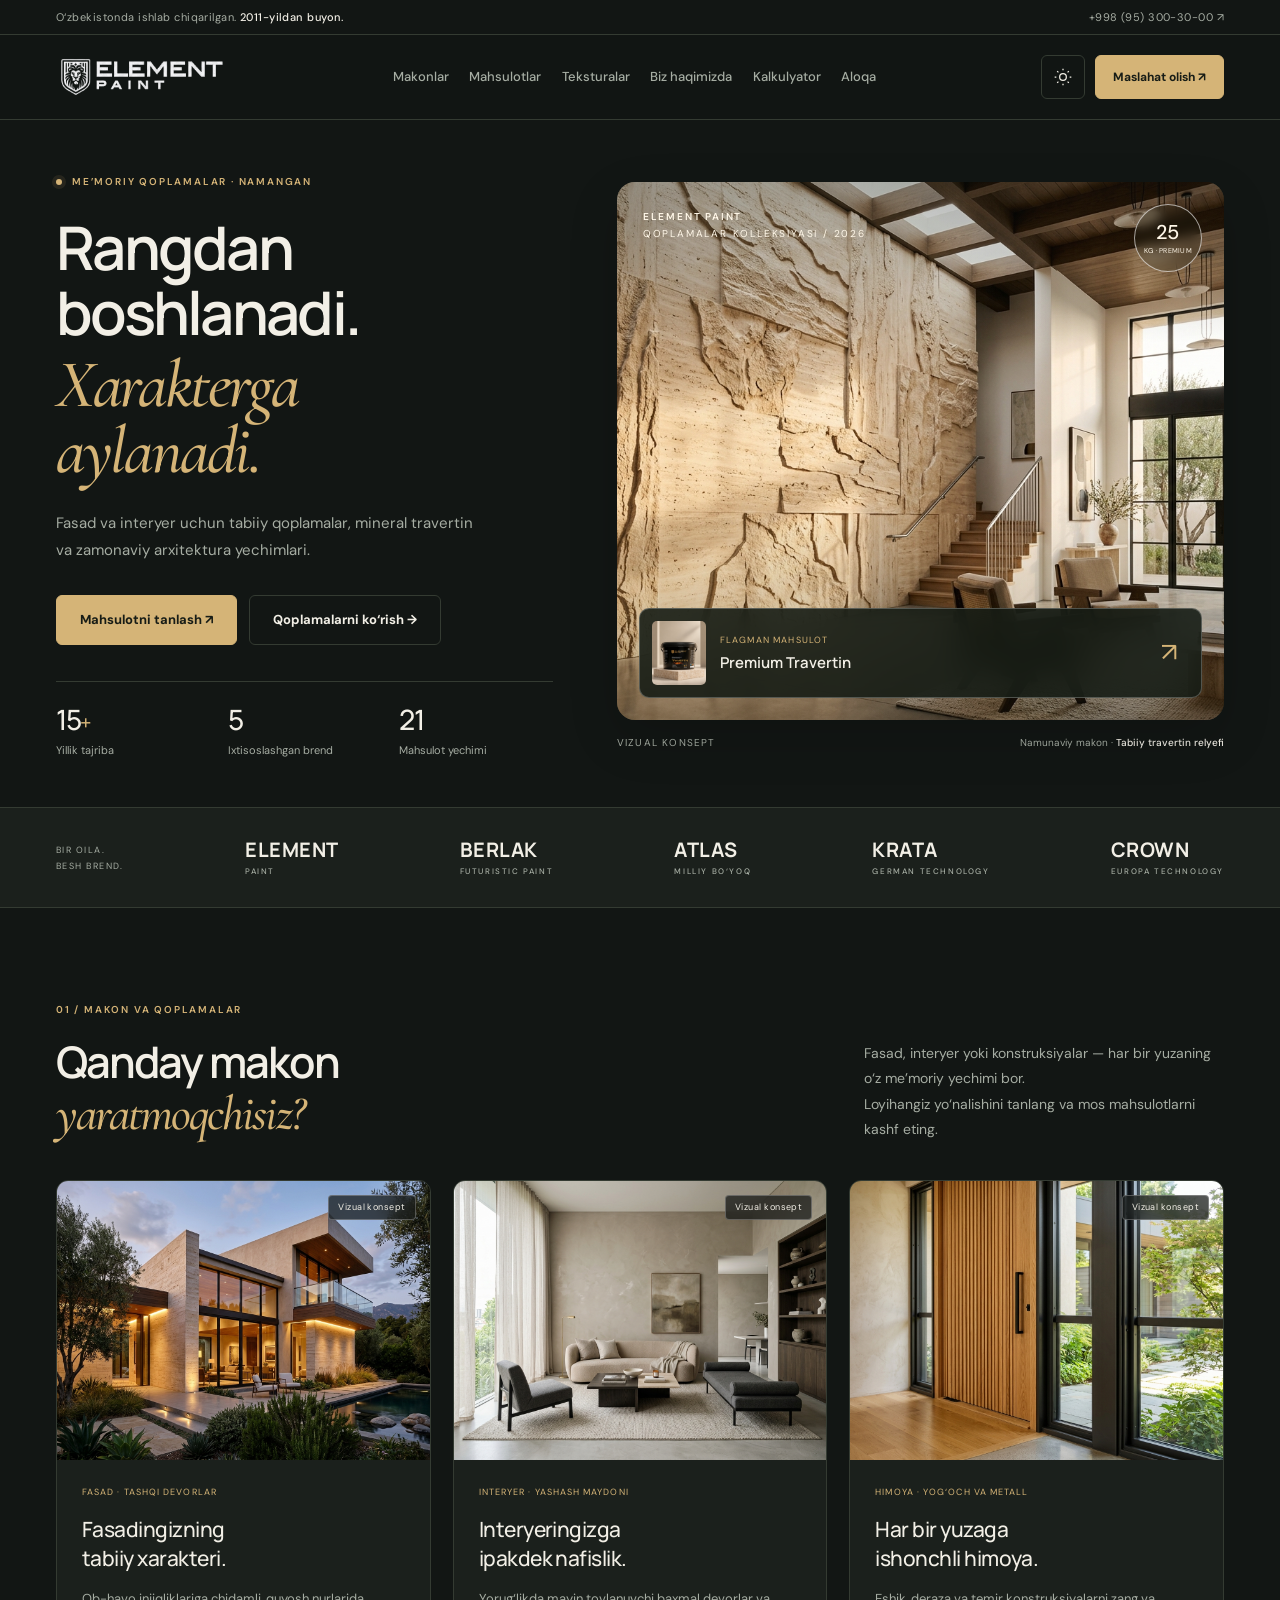
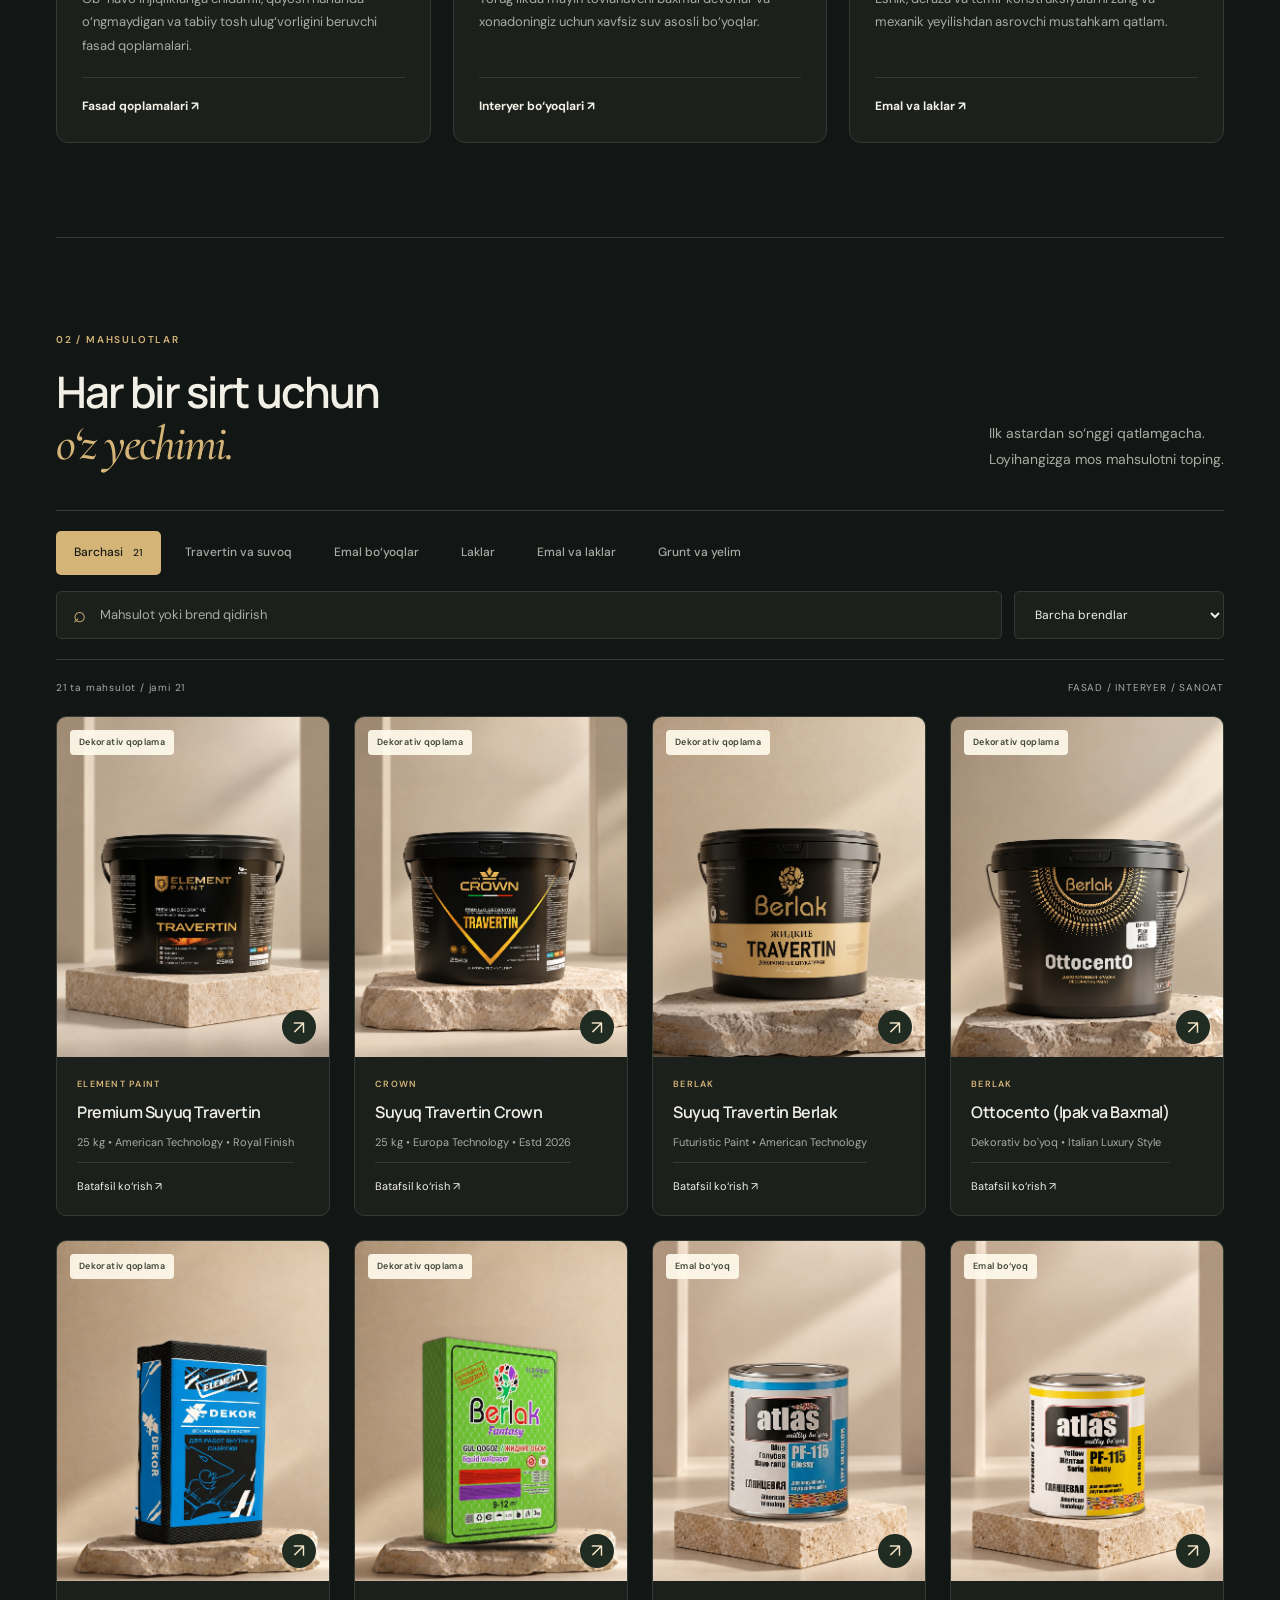
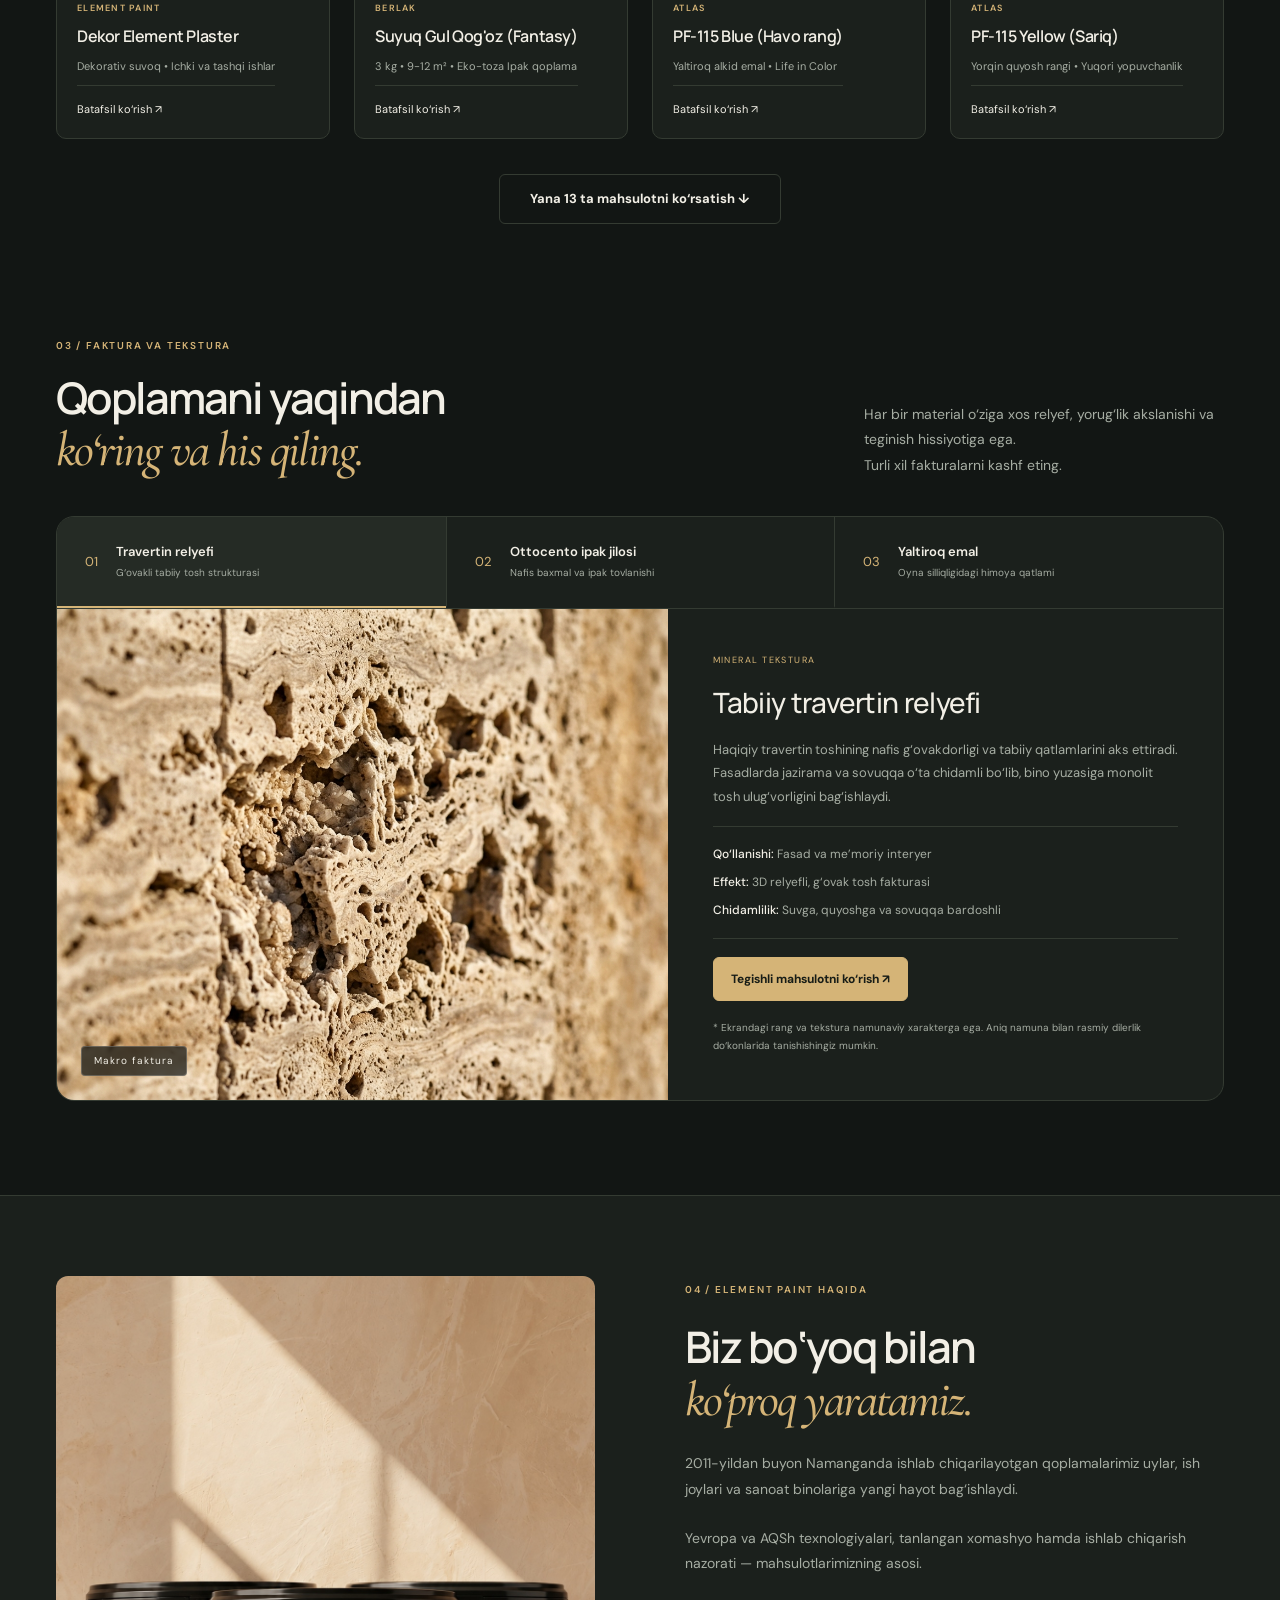
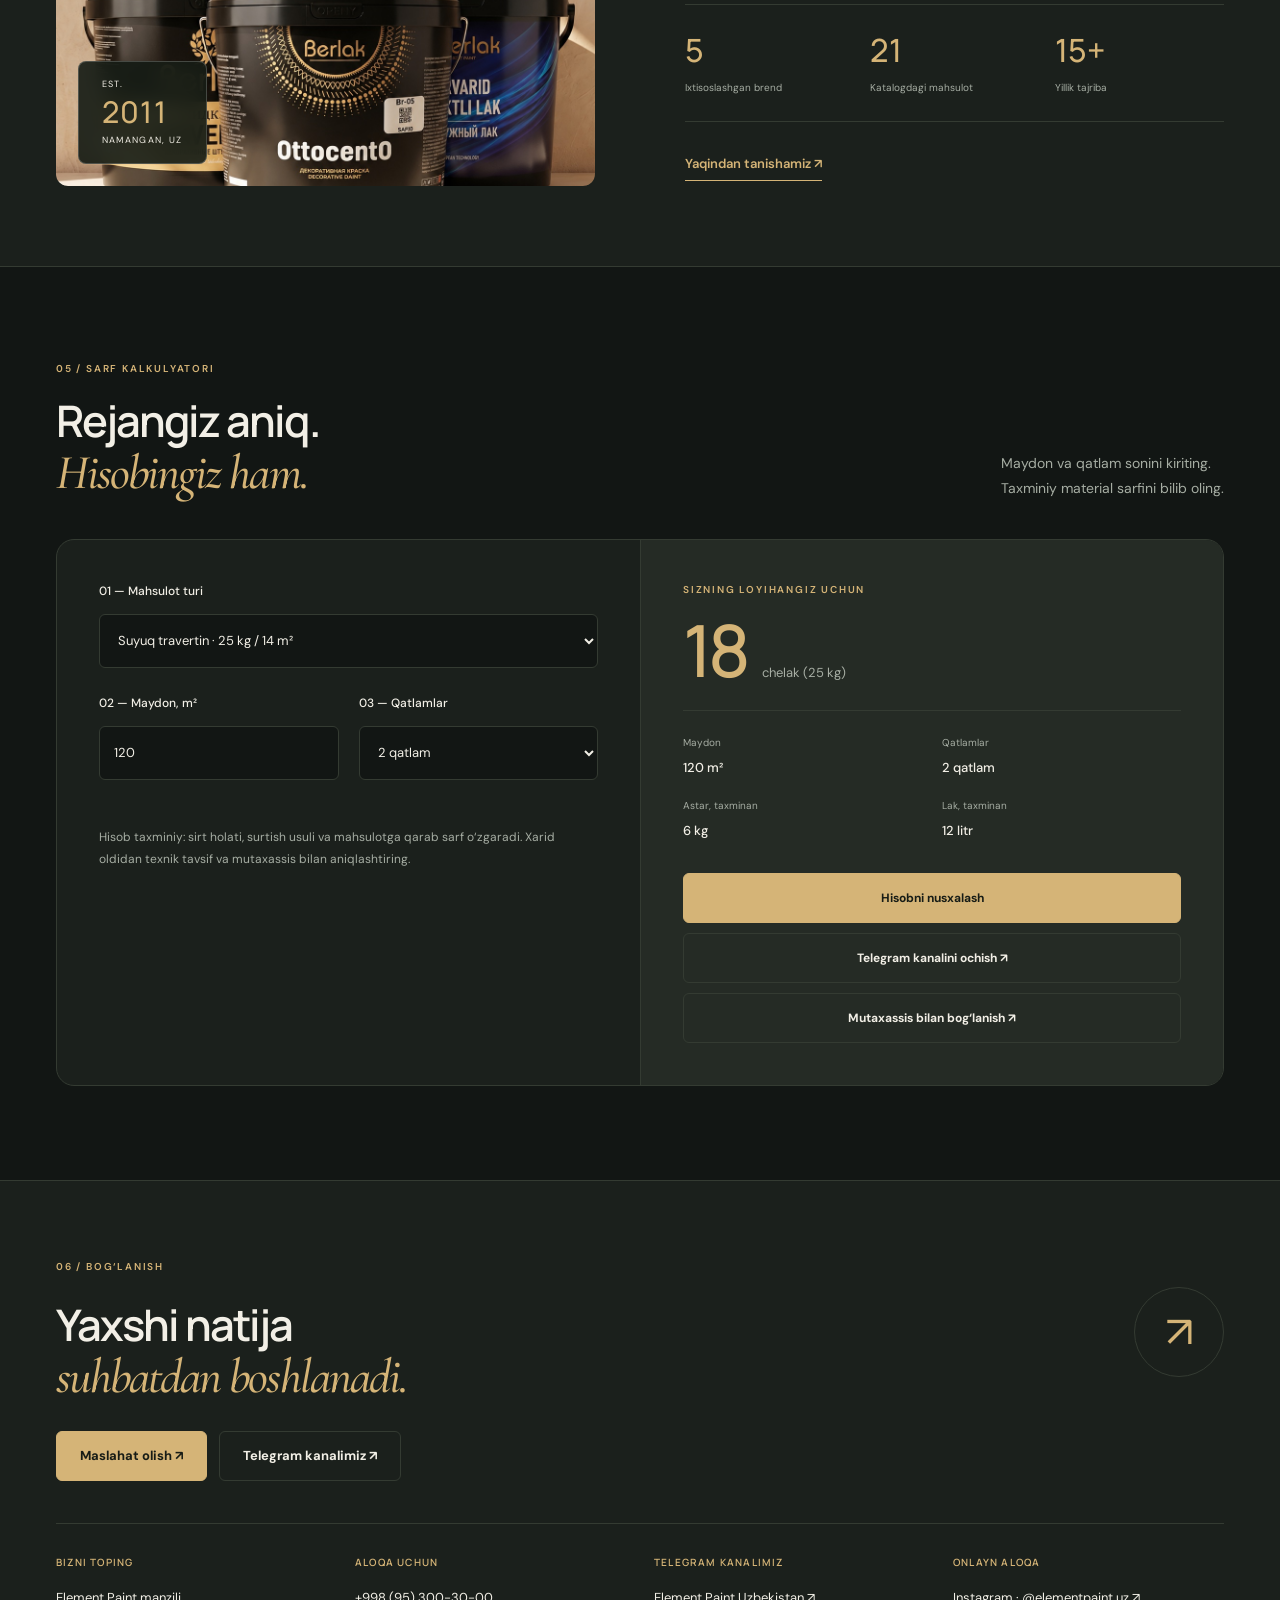
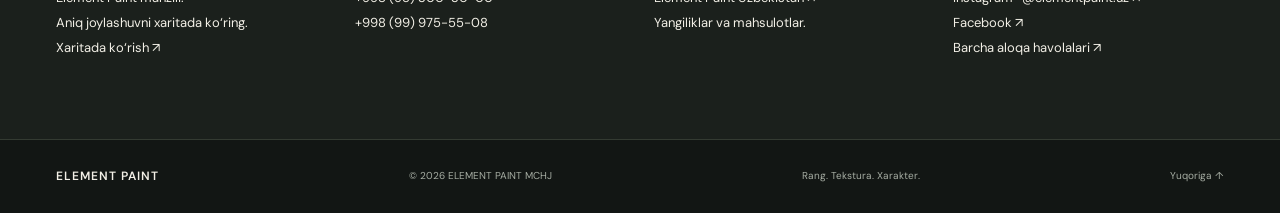
==== element_paint_web/index.html @ cae3f9cc "Deploy clean Element Paint catalog with HTTPS and production package" ====
<!doctype html>
<html lang="uz" data-theme="dark">
  <head>
    <meta charset="utf-8" />
    <meta name="viewport" content="width=device-width, initial-scale=1" />
    <meta name="theme-color" content="#121614" />
    <meta
      name="description"
      content="Element Paint: fasad va interyer uchun tabiiy qoplamalar, mineral travertin, dekorativ bo‘yoqlar, emallar va laklar. 5 brend, 21 mahsulot va sarf kalkulyatori."
    />
    <meta
      property="og:title"
      content="Element Paint — Rangdan boshlanadi. Xarakterga aylanadi."
    />
    <meta
      property="og:description"
      content="Fasad va interyer uchun me’moriy qoplamalar. Mahsulotni tanlang, teksturalarni his qiling va sarfni hisoblang."
    />
    <meta property="og:type" content="website" />
    <meta property="og:url" content="https://elementpaint.uz/" />
    <meta property="og:image" content="https://elementpaint.uz/assets/hero_architecture.jpg" />
    <link rel="canonical" href="https://elementpaint.uz/" />
    <title>Element Paint — Rangdan boshlanadi. Xarakterga aylanadi.</title>
    <link rel="icon" href="assets/logo_dark.png" />
    <link rel="preconnect" href="https://fonts.googleapis.com" />
    <link rel="preconnect" href="https://fonts.gstatic.com" crossorigin />
    <link href="https://fonts.googleapis.com/css2?family=Cormorant+Garamond:ital,wght@1,500;1,600&amp;family=DM+Sans:wght@400;500;600;700&amp;family=Manrope:wght@400;500;600;700&amp;display=swap" rel="stylesheet" />
    <link rel="stylesheet" href="style.css" />
    <script src="theme.js"></script>
    <script src="products.js" defer></script>
    <script src="app.js" defer></script>
  </head>
  <body>
    <a class="skip-link" href="#main">Asosiy mazmunga o‘tish</a>
    <div class="topbar">
      <div class="container">
        <span>O‘zbekistonda ishlab chiqarilgan. <b>2011-yildan buyon.</b></span
        ><a href="tel:+998953003000">+998 (95) 300-30-00 ↗</a>
      </div>
    </div>
    <header class="header">
      <nav class="container navigation" aria-label="Asosiy navigatsiya">
        <a class="brand" href="#home" aria-label="Element Paint — bosh sahifa">
          <img class="logo-dark" src="assets/logo_dark.png" alt="Element Paint" width="180" height="48" />
          <img class="logo-light" src="assets/logo_light.png" alt="Element Paint" width="180" height="48" />
        </a>
        <div class="nav-links" id="navLinks">
          <a href="#spaces">Makonlar</a>
          <a href="#products">Mahsulotlar</a>
          <a href="#textures">Teksturalar</a>
          <a href="#about">Biz haqimizda</a>
          <a href="#calculator">Kalkulyator</a>
          <a href="#contact">Aloqa</a>
        </div>
        <div class="nav-actions">
          <button
            class="icon-button"
            id="themeBtn"
            aria-label="Yorug‘ rejimni yoqish"
          >
            ☼</button
          ><a class="button small nav-contact" href="tel:+998953003000"
            >Maslahat olish ↗</a
          ><button
            class="icon-button menu-button"
            id="menuBtn"
            aria-label="Menyuni ochish"
            aria-expanded="false"
            aria-controls="navLinks"
          >
            ☰
          </button>
        </div>
      </nav>
    </header>
    <main id="main">
      <section class="hero container" id="home" aria-labelledby="heroTitle">
        <div class="hero-copy">
          <div class="eyebrow">
            <span class="status-dot"></span> ME’MORIY QOPLAMALAR · NAMANGAN
          </div>
          <h1 id="heroTitle">Rangdan<br />boshlanadi.<em>Xarakterga<br />aylanadi.</em></h1>
          <p class="hero-description">
            Fasad va interyer uchun tabiiy qoplamalar, mineral travertin va zamonaviy arxitektura yechimlari.
          </p>
          <div class="actions">
            <a class="button" href="#products">Mahsulotni tanlash ↗</a
            ><a class="button secondary" href="#spaces">Qoplamalarni ko‘rish →</a>
          </div>
          <div class="hero-proof" aria-label="Element Paint raqamlarda">
            <div><span class="proof-number">15<span>+</span></span><span class="proof-label">Yillik tajriba</span></div>
            <div><span class="proof-number">5</span><span class="proof-label">Ixtisoslashgan brend</span></div>
            <div><span class="proof-number">21</span><span class="proof-label">Mahsulot yechimi</span></div>
          </div>
        </div>
        <div class="hero-visual">
          <div class="hero-stage">
            <img
              class="hero-scene-img"
              src="assets/hero_architecture.jpg"
              alt="Element Paint me’moriy travertin zali"
              width="1920"
              height="1080"
              fetchpriority="high"
            />
            <div class="scene-label"><strong>ELEMENT PAINT</strong>QOPLAMALAR KOLLEKSIYASI / 2026</div>
            <div class="scene-seal" aria-hidden="true"><strong>25</strong><span>KG · PREMIUM</span></div>
            <button class="hero-product-badge" id="heroProductBtn" type="button" aria-label="Premium Suyuq Travertin haqida batafsil ma’lumot">
              <img
                src="assets/element_travertin.jpg"
                alt="Element Paint Premium Suyuq Travertin chelagi"
                width="500"
                height="625"
              />
              <div class="hero-badge-meta">
                <span class="badge-title">Flagman mahsulot</span>
                <span class="badge-name">Premium Travertin</span>
              </div>
              <span class="badge-arrow" aria-hidden="true">↗</span>
            </button>
          </div>
          <div class="hero-caption">
            <span class="caption-tag">Vizual konsept</span>
            <span class="caption-text">Namunaviy makon · <strong>Tabiiy travertin relyefi</strong></span>
            <a href="#spaces" class="caption-arrow" aria-label="Makonlarni ko‘rish">↗</a>
          </div>
        </div>
      </section>

      <section class="brand-strip" aria-label="Brendlar">
        <div class="container">
          <span class="strip-label">BIR OILA.<br />BESH BREND.</span
          ><a href="#products" data-brand-link="ELEMENT PAINT"
            >ELEMENT<span>PAINT</span></a
          ><a href="#products" data-brand-link="BERLAK"
            >BERLAK<span>FUTURISTIC PAINT</span></a
          ><a href="#products" data-brand-link="ATLAS"
            >ATLAS<span>MILLIY BO‘YOQ</span></a
          ><a href="#products" data-brand-link="KRATA"
            >KRATA<span>GERMAN TECHNOLOGY</span></a
          ><a href="#products" data-brand-link="CROWN"
            >CROWN<span>EUROPA TECHNOLOGY</span></a
          >
        </div>
      </section>

      <section class="section container spaces-section" id="spaces" aria-labelledby="spacesTitle">
        <div class="section-heading">
          <div>
            <div class="eyebrow">01 / MAKON VA QOPLAMALAR</div>
            <h2 id="spacesTitle">
              Qanday makon<br /><em>yaratmoqchisiz?</em>
            </h2>
          </div>
          <p>
            Fasad, interyer yoki konstruksiyalar — har bir yuzaning o‘z me’moriy yechimi bor.<br />
            Loyihangiz yo‘nalishini tanlang va mos mahsulotlarni kashf eting.
          </p>
        </div>
        <div class="spaces-grid">
          <article class="space-card space-card-primary">
            <div class="space-image-wrapper">
              <img
                src="assets/space_facade.jpg"
                alt="Zamonaviy villa fassadi — mineral travertin relyefi"
                width="1024"
                height="768"
                loading="lazy"
              />
              <span class="concept-badge">Vizual konsept</span>
            </div>
            <div class="space-content">
              <span class="space-eyebrow">FASAD · TASHQI DEVORLAR</span>
              <h3>Fasadingizning<br />tabiiy xarakteri.</h3>
              <p>
                Ob-havo injiqliklariga chidamli, quyosh nurlarida o‘ngmaydigan va tabiiy tosh ulug‘vorligini beruvchi fasad qoplamalari.
              </p>

              <button class="button small" data-space-filter="travertin">
                Fasad qoplamalari ↗
              </button>
            </div>
          </article>

          <article class="space-card">
            <div class="space-image-wrapper">
              <img
                src="assets/space_interior.jpg"
                alt="Nafis me’moriy interyer — Ottocento ipak jiloli devor"
                width="1024"
                height="768"
                loading="lazy"
              />
              <span class="concept-badge">Vizual konsept</span>
            </div>
            <div class="space-content">
              <span class="space-eyebrow">INTERYER · YASHASH MAYDONI</span>
              <h3>Interyeringizga<br />ipakdek nafislik.</h3>
              <p>
                Yorug‘likda mayin tovlanuvchi baxmal devorlar va xonadoningiz uchun xavfsiz suv asosli bo‘yoqlar.
              </p>
              <button class="button small secondary" data-space-filter="travertin" data-product-query="ottocento">
                Interyer bo‘yoqlari ↗
              </button>
            </div>
          </article>

          <article class="space-card">
            <div class="space-image-wrapper">
              <img
                src="assets/space_wood_metal.jpg"
                alt="Yog‘och va metall yuzalar — himoyalovchi alkid emallar"
                width="1024"
                height="768"
                loading="lazy"
              />
              <span class="concept-badge">Vizual konsept</span>
            </div>
            <div class="space-content">
              <span class="space-eyebrow">HIMOYA · YOG‘OCH VA METALL</span>
              <h3>Har bir yuzaga<br />ishonchli himoya.</h3>
              <p>
                Eshik, deraza va temir konstruksiyalarni zang va mexanik yeyilishdan asrovchi mustahkam qatlam.
              </p>
              <button class="button small secondary" data-space-filter="protection">
                Emal va laklar ↗
              </button>
            </div>
          </article>
        </div>
      </section>

      <section
        class="section container"
        id="products"
        aria-labelledby="catalogTitle"
      >
        <div class="section-heading">
          <div>
            <div class="eyebrow">02 / MAHSULOTLAR</div>
            <h2 id="catalogTitle">
              Har bir sirt uchun<br /><em>o‘z yechimi.</em>
            </h2>
          </div>
          <p>
            Ilk astardan so‘nggi qatlamgacha.<br />Loyihangizga mos mahsulotni
            toping.
          </p>
        </div>
        <div class="catalog-toolbar">
          <div class="filters" role="group" aria-label="Mahsulot kategoriyasi">
            <button class="filter active" data-filter="all" aria-pressed="true">
              Barchasi <span id="totalCount">21</span></button
            ><button
              class="filter"
              data-filter="travertin"
              aria-pressed="false"
            >
              Travertin va suvoq</button
            ><button class="filter" data-filter="emal" aria-pressed="false">
              Emal bo‘yoqlar</button
            ><button class="filter" data-filter="lak" aria-pressed="false">
              Laklar</button
            ><button class="filter" data-filter="protection" aria-pressed="false">
              Emal va laklar</button
            ><button class="filter" data-filter="primer" aria-pressed="false">
              Grunt va yelim
            </button>
          </div>
          <div class="search-row">
            <label class="search-box"
              ><span aria-hidden="true">⌕</span
              ><input
                id="searchInput"
                type="search"
                placeholder="Mahsulot yoki brend qidirish"
                aria-label="Mahsulot yoki brend qidirish" /></label
            ><label class="brand-select"
              ><span class="sr-only">Brend</span
              ><select id="brandFilter">
                <option value="all">Barcha brendlar</option>
                <option>ELEMENT PAINT</option>
                <option>BERLAK</option>
                <option>ATLAS</option>
                <option>KRATA</option>
                <option>CROWN</option>
              </select></label
            >
          </div>
        </div>
        <div class="catalog-meta">
          <span id="resultCount" role="status"></span
          ><span>FASAD / INTERYER / SANOAT</span>
        </div>
        <div class="product-grid" id="productGrid"></div>
        <div class="catalog-pagination" id="catalogPagination">
          <button class="button secondary large" id="loadMoreBtn">
            Yana 13 ta mahsulotni ko‘rsatish ↓
          </button>
        </div>
        <div class="empty-state" id="emptyState" hidden>
          <h3>Mahsulot topilmadi</h3>
          <p>Boshqa nom bilan qidiring yoki filtrlarni tozalang.</p>
          <button class="button" id="resetFilters">
            Filtrlarni tozalash ↗
          </button>
        </div>
        <noscript
          ><p>
            Katalog va kalkulyator uchun JavaScript’ni yoqing. Ma’lumot olish:
            <a href="tel:+998953003000">+998 (95) 300-30-00</a>.
          </p></noscript
        >
      </section>

      <section class="section container textures-section" id="textures" aria-labelledby="texturesTitle">
        <div class="section-heading">
          <div>
            <div class="eyebrow">03 / FAKTURA VA TEKSTURA</div>
            <h2 id="texturesTitle">
              Qoplamani yaqindan<br /><em>ko‘ring va his qiling.</em>
            </h2>
          </div>
          <p>
            Har bir material o‘ziga xos relyef, yorug‘lik akslanishi va teginish hissiyotiga ega.<br />
            Turli xil fakturalarni kashf eting.
          </p>
        </div>
        <div class="texture-explorer">
          <div class="texture-nav" role="tablist" aria-label="Tekstura turlari">
            <button class="texture-tab active" role="tab" tabindex="0" aria-selected="true" data-texture="travertin" id="tab-travertin" aria-controls="panel-texture">
              <span class="texture-tab-num">01</span>
              <span class="texture-tab-info">
                <strong>Travertin relyefi</strong>
                <span>G‘ovakli tabiiy tosh strukturasi</span>
              </span>
            </button>
            <button class="texture-tab" role="tab" tabindex="-1" aria-selected="false" data-texture="ottocento" id="tab-ottocento" aria-controls="panel-texture">
              <span class="texture-tab-num">02</span>
              <span class="texture-tab-info">
                <strong>Ottocento ipak jilosi</strong>
                <span>Nafis baxmal va ipak tovlanishi</span>
              </span>
            </button>
            <button class="texture-tab" role="tab" tabindex="-1" aria-selected="false" data-texture="enamel" id="tab-enamel" aria-controls="panel-texture">
              <span class="texture-tab-num">03</span>
              <span class="texture-tab-info">
                <strong>Yaltiroq emal</strong>
                <span>Oyna silliqligidagi himoya qatlami</span>
              </span>
            </button>
          </div>
          <div class="texture-display" id="panel-texture" role="tabpanel" tabindex="0" aria-labelledby="tab-travertin">
            <div class="texture-view">
              <img
                id="textureImg"
                src="assets/texture_travertine.jpg"
                alt="Travertin mineral relyefi makro ko‘rinishi"
                width="1024"
                height="768"
                loading="lazy"
              />
              <span class="texture-zoom-hint">Makro faktura</span>
            </div>
            <div class="texture-details">
              <span class="texture-eyebrow" id="textureEyebrow">MINERAL TEKSTURA</span>
              <h3 id="textureTitle">Tabiiy travertin relyefi</h3>
              <p id="textureDesc">
                Haqiqiy travertin toshining nafis g‘ovakdorligi va tabiiy qatlamlarini aks ettiradi. Fasadlarda jazirama va sovuqqa o‘ta chidamli bo‘lib, bino yuzasiga monolit tosh ulug‘vorligini bag‘ishlaydi.
              </p>
              <ul class="texture-specs" id="textureSpecs">
                <li><strong>Qo‘llanishi:</strong> Fasad va me’moriy interyer</li>
                <li><strong>Effekt:</strong> 3D relyefli, g‘ovak tosh fakturasi</li>
                <li><strong>Chidamlilik:</strong> Suvga, quyoshga va sovuqqa bardoshli</li>
              </ul>
              <div class="texture-action">
                <button class="button small" id="textureActionBtn" data-space-filter="travertin">
                  Tegishli mahsulotni ko‘rish ↗
                </button>
              </div>
              <p class="texture-disclaimer">
                * Ekrandagi rang va tekstura namunaviy xarakterga ega. Aniq namuna bilan rasmiy dilerlik do‘konlarida tanishishingiz mumkin.
              </p>
            </div>
          </div>
        </div>
      </section>

      <section class="about-section" id="about">
        <div class="container about-grid">
          <div class="about-image">
            <img
              src="assets/group_premium.jpg"
              alt="Element Paint dekorativ qoplamalar kolleksiyasi"
              width="1122"
              height="1402"
              loading="lazy"
            /><span class="image-stamp"
              >EST.<br /><b>2011</b><br />NAMANGAN, UZ</span
            >
          </div>
          <div class="about-copy">
            <div class="eyebrow">04 / ELEMENT PAINT HAQIDA</div>
            <h2>Biz bo‘yoq bilan<br /><em>ko‘proq yaratamiz.</em></h2>
            <p>
              2011-yildan buyon Namanganda ishlab chiqarilayotgan qoplamalarimiz
              uylar, ish joylari va sanoat binolariga yangi hayot bag‘ishlaydi.
            </p>
            <p>
              Yevropa va AQSh texnologiyalari, tanlangan xomashyo hamda ishlab
              chiqarish nazorati — mahsulotlarimizning asosi.
            </p>
            <div class="about-facts">
              <div><strong>5</strong><span>Ixtisoslashgan brend</span></div>
              <div><strong>21</strong><span>Katalogdagi mahsulot</span></div>
              <div><strong>15+</strong><span>Yillik tajriba</span></div>
            </div>
            <a class="text-link" href="#contact">Yaqindan tanishamiz ↗</a>
          </div>
        </div>
      </section>

      <section class="section container" id="calculator">
        <div class="section-heading">
          <div>
            <div class="eyebrow">05 / SARF KALKULYATORI</div>
            <h2>Rejangiz aniq.<br /><em>Hisobingiz ham.</em></h2>
          </div>
          <p>
            Maydon va qatlam sonini kiriting.<br />Taxminiy material sarfini
            bilib oling.
          </p>
        </div>
        <div class="calculator">
          <form id="calcForm" class="calc-inputs">
            <label for="calcSurface">01 — Mahsulot turi</label
            ><select id="calcSurface">
              <option value="travertin">Suyuq travertin · 25 kg / 14 m²</option>
              <option value="ottocento">Ottocento · 1 chelak / 25 m²</option>
              <option value="enamel">PF-115 emal · 1 kg / 9 m²</option>
              <option value="primer">Astar konsentrati · 1 kg / 45 m²</option>
            </select>
            <div class="calc-fields">
              <div>
                <label for="calcArea">02 — Maydon, m²</label
                ><input
                  id="calcArea"
                  type="number"
                  value="120"
                  min="1"
                  max="10000"
                  step="any"
                  required
                  aria-describedby="calcError"
                />
              </div>
              <div>
                <label for="calcLayers">03 — Qatlamlar</label
                ><select id="calcLayers">
                  <option value="1">1 qatlam</option>
                  <option value="2" selected>2 qatlam</option>
                </select>
              </div>
            </div>
            <p id="calcError" class="error" role="alert"></p>
            <p class="calc-note">
              Hisob taxminiy: sirt holati, surtish usuli va mahsulotga qarab
              sarf o‘zgaradi. Xarid oldidan texnik tavsif va mutaxassis bilan
              aniqlashtiring.
            </p>
          </form>
          <div class="calc-result" aria-label="Hisoblash natijasi" aria-live="polite">
            <div class="eyebrow">SIZNING LOYIHANGIZ UCHUN</div>
            <div class="result-primary">
              <strong id="resAmount">—</strong
              ><span id="resUnit">chelak (25 kg)</span>
            </div>
            <div class="result-details">
              <div><span>Maydon</span><strong id="resArea">—</strong></div>
              <div><span>Qatlamlar</span><strong id="resLayers">—</strong></div>
              <div>
                <span>Astar, taxminan</span><strong id="resPrimer">—</strong>
              </div>
              <div>
                <span>Lak, taxminan</span><strong id="resVarnish">—</strong>
              </div>
            </div>
            <div class="calc-actions">
              <button class="button" id="copyCalculation" type="button">Hisobni nusxalash</button>
              <span class="copy-status" id="calcCopyStatus" role="status"></span>
              <a class="button secondary" id="calcTgBtn" href="https://t.me/Elementpaint_uzbekistan" target="_blank" rel="noopener noreferrer"
                >Telegram kanalini ochish ↗</a
              >
              <a class="button secondary" href="tel:+998953003000"
                >Mutaxassis bilan bog‘lanish ↗</a
              >
            </div>
          </div>
        </div>
      </section>

      <section class="contact-section" id="contact">
        <div class="container">
          <div class="contact-intro">
            <div>
              <div class="eyebrow">06 / BOG‘LANISH</div>
              <h2>Yaxshi natija<br /><em>suhbatdan boshlanadi.</em></h2>
            </div>
            <a
              class="contact-arrow"
              href="tel:+998953003000"
              aria-label="Element Paint bilan bog‘lanish"
              >↗</a
            >
          </div>
          <div class="contact-actions">
            <a class="button" href="tel:+998953003000">Maslahat olish ↗</a>
            <a class="button secondary" href="https://t.me/Elementpaint_uzbekistan" target="_blank" rel="noopener noreferrer">Telegram kanalimiz ↗</a>
          </div>
          <div class="contact-grid">
            <div>
              <h3>Bizni toping</h3>
              <p>Element Paint manzili.<br />Aniq joylashuvni xaritada ko‘ring.</p>
              <a
                href="https://maps.app.goo.gl/scJGPxg4oJ8yTFk18"
                target="_blank"
                rel="noopener noreferrer"
                >Xaritada ko‘rish ↗</a
              >
            </div>
            <div>
              <h3>Aloqa uchun</h3>
              <a href="tel:+998953003000">+998 (95) 300-30-00</a>
              <a href="tel:+998999755508">+998 (99) 975-55-08</a>
            </div>
            <div>
              <h3>Telegram kanalimiz</h3>
              <a href="https://t.me/Elementpaint_uzbekistan" target="_blank" rel="noopener noreferrer">Element Paint Uzbekistan ↗</a>
              <p>Yangiliklar va mahsulotlar.</p>
            </div>
            <div>
              <h3>Onlayn aloqa</h3>
              <a
                href="https://www.instagram.com/elementpaint.uz/"
                target="_blank"
                rel="noopener noreferrer"
                >Instagram · @elementpaint.uz ↗</a
              >
              <a href="https://www.facebook.com/profile.php?id=61589843622428" target="_blank" rel="noopener noreferrer">Facebook ↗</a>
              <a href="https://taplink.cc/elementpaint.uz" target="_blank" rel="noopener noreferrer">Barcha aloqa havolalari ↗</a>
            </div>
          </div>
        </div>
      </section>
    </main>
    <footer class="container footer">
      <a class="footer-brand" href="#home">ELEMENT PAINT</a>
      <span>© <span id="year">2026</span> ELEMENT PAINT MCHJ</span>
      <span>Rang. Tekstura. Xarakter.</span>
      <a href="#home">Yuqoriga ↑</a>
    </footer>
    <dialog id="productDialog" aria-labelledby="modalTitle">
      <button
        class="icon-button close-dialog"
        id="closeDialog"
        aria-label="Mahsulot oynasini yopish"
      >
        ×
      </button>
      <div class="dialog-grid">
        <div class="dialog-image">
          <img id="modalImg" alt="" width="1122" height="1402" />
        </div>
        <div class="dialog-copy">
          <div class="eyebrow" id="modalBrand"></div>
          <h2 id="modalTitle"></h2>
          <p id="modalDesc"></p>
          <table id="modalSpecs">
            <caption class="sr-only">
              Mahsulot xususiyatlari
            </caption>
            <tbody></tbody>
          </table>
          <div class="dialog-actions">
            <a class="button" id="modalTgBtn" href="https://t.me/Elementpaint_uzbekistan" target="_blank" rel="noopener noreferrer"
              >Telegram kanalini ochish ↗</a
            >
            <a class="button secondary" href="tel:+998999755508"
              >Qo‘ng‘iroq: +998 (99) 975-55-08 ↗</a
            >
          </div>
          <button class="text-link" id="copyProduct">
            So‘rov matnini nusxalash
          </button>
          <span id="copyStatus" role="status"></span>
        </div>
      </div>
    </dialog>
  </body>
</html>
---- element_paint_web/style.css ----
/* Element Paint — architectural materials, dark brass / warm ivory. */
:root {
  color-scheme: dark;
  --bg: #121614;
  --surface: #1b201c;
  --raised: #252b25;
  --text: #f2efe6;
  --muted: #a6ada3;
  --line: #343b32;
  --accent: #d5b477;
  --accent-hover: #e6c78d;
  --on-accent: #171c16;
  --header: rgba(18,22,20,.94);
  --error-text: #ffb4a7;
  --error-bg: rgba(255,180,167,.08);
  --radius-sm: 6px;
  --radius-md: 12px;
  --radius-lg: 18px;
  --transition: .22s ease;
  --shadow: 0 18px 50px rgba(0,0,0,.16);
}

:root[data-theme="light"] {
  color-scheme: light;
  --bg: #f5f2ea;
  --surface: #fffcf5;
  --raised: #eae6da;
  --text: #232d24;
  --muted: #64695e;
  --line: #d9d6c9;
  --accent: #795725;
  --accent-hover: #60421c;
  --on-accent: #fffaf0;
  --header: rgba(245,242,234,.94);
  --error-text: #a32b20;
  --error-bg: rgba(163,43,32,.08);
  --shadow: 0 18px 50px rgba(50,45,25,.07);
}

* {
  box-sizing: border-box;
}

[hidden] {
  display: none !important;
}

html {
  scroll-behavior: smooth;
  scroll-padding-top: 104px;
}

body {
  margin: 0;
  background: var(--bg);
  color: var(--text);
  font: 400 16px/1.65 "DM Sans","Segoe UI",sans-serif;
  -webkit-font-smoothing: antialiased;
}

::selection {
  background: var(--accent);
  color: var(--on-accent);
}

a {
  color: inherit;
  text-decoration: none;
}

button,input,select {
  font: inherit;
  color: inherit;
}

button {
  cursor: pointer;
  background: none;
  border: 0;
}

button,a,input,select {
  -webkit-tap-highlight-color: transparent;
}

:focus-visible {
  outline: 2px solid var(--accent);
  outline-offset: 5px;
}

img {
  display: block;
  max-width: 100%;
}

p {
  margin: 0;
}

h1,h2,h3 {
  margin: 0;
  font-family: "Manrope","Segoe UI",sans-serif;
  letter-spacing: -.045em;
}

h1 {
  font-size: clamp(48px,4.7vw,68px);
  line-height: 1.08;
  font-weight: 600;
}

h2 {
  font-size: clamp(32px,3.4vw,48px);
  line-height: 1.14;
  font-weight: 600;
}

h3 {
  letter-spacing: -.025em;
}

em {
  font-family: "Cormorant Garamond",Georgia,serif;
  font-weight: 500;
}

.container {
  width: min(1320px,calc(100% - 112px));
  margin-inline: auto;
}

.sr-only {
  position: absolute;
  width: 1px;
  height: 1px;
  padding: 0;
  margin: -1px;
  overflow: hidden;
  clip: rect(0,0,0,0);
  white-space: nowrap;
  border: 0;
}

.skip-link {
  position: fixed;
  top: -80px;
  left: 20px;
  z-index: 100;
  padding: 12px 20px;
  background: var(--accent);
  color: var(--on-accent);
  border-radius: 6px;
}

.skip-link:focus {
  top: 12px;
}

/* Navigation */
.topbar {
  border-bottom: 1px solid var(--line);
  color: var(--muted);
  font-size: 11px;
  letter-spacing: .04em;
}

.topbar .container {
  display: flex;
  align-items: center;
  justify-content: space-between;
  gap: 12px;
  padding-block: 8px;
}

.topbar b {
  color: var(--text);
  font-weight: 500;
}

.topbar a:hover {
  color: var(--accent);
}

.header {
  position: sticky;
  top: 0;
  z-index: 40;
  background: var(--header);
  border-bottom: 1px solid var(--line);
  backdrop-filter: blur(20px);
}

.navigation {
  height: 84px;
  display: flex;
  align-items: center;
  justify-content: space-between;
  gap: 26px;
}

.brand {
  display: inline-flex;
  flex-shrink: 0;
}

.brand img {
  width: 172px;
  height: 46px;
  object-fit: contain;
}

[data-theme="dark"] .logo-light,[data-theme="light"] .logo-dark {
  display: none;
}

.nav-links {
  display: flex;
  align-items: center;
  gap: clamp(12px,1.6vw,25px);
  font-size: 13px;
  font-weight: 500;
}

.nav-links a {
  position: relative;
  padding-block: 12px;
  color: var(--muted);
  transition: color var(--transition);
  white-space: nowrap;
}

.nav-links a:hover,.nav-links a.active {
  color: var(--text);
}

.nav-links a::after {
  content: "";
  position: absolute;
  bottom: 5px;
  left: 0;
  width: 100%;
  height: 1px;
  background: var(--accent);
  transform: scaleX(0);
  transform-origin: left;
  transition: transform var(--transition);
}

.nav-links a.active::after,.nav-links a:hover::after {
  transform: scaleX(1);
}

.nav-actions {
  display: flex;
  align-items: center;
  gap: 10px;
  flex-shrink: 0;
}

.icon-button {
  width: 44px;
  height: 44px;
  display: grid;
  place-items: center;
  padding: 0;
  border: 1px solid var(--line);
  border-radius: var(--radius-sm);
  transition: background var(--transition),border-color var(--transition);
}

.icon-button svg {
  width: 20px;
  height: 20px;
}

.icon-button:hover {
  background: var(--raised);
  border-color: var(--accent);
}

.menu-button {
  display: none;
  font-size: 22px;
}

.button {
  display: inline-flex;
  align-items: center;
  justify-content: center;
  gap: 14px;
  min-height: 50px;
  padding: 14px 23px;
  border: 1px solid var(--accent);
  border-radius: var(--radius-sm);
  background: var(--accent);
  color: var(--on-accent);
  font-size: 13px;
  font-weight: 700;
  line-height: 1.5;
  transition: background var(--transition),color var(--transition),border-color var(--transition),transform var(--transition);
}

.button:hover {
  background: var(--accent-hover);
  border-color: var(--accent-hover);
  transform: translateY(-2px);
}

.button:active {
  transform: translateY(0);
}

.button.small {
  min-height: 44px;
  padding: 10px 17px;
  font-size: 12px;
}

.button.large {
  padding-inline: 30px;
}

.button.secondary {
  background: transparent;
  border-color: var(--line);
  color: var(--text);
}

.button.secondary:hover {
  background: var(--raised);
  border-color: var(--accent);
}

.text-link {
  display: inline-flex;
  align-items: center;
  gap: 8px;
  padding: 0 0 5px;
  border-bottom: 1px solid var(--accent);
  color: var(--accent);
  font-size: 13px;
  font-weight: 600;
}

.text-link:hover {
  color: var(--text);
}

/* First impression */
.hero {
  display: grid;
  grid-template-columns: .9fr 1.1fr;
  gap: clamp(40px,5vw,78px);
  align-items: center;
  padding-block: 54px 48px;
}

.eyebrow {
  display: flex;
  align-items: center;
  gap: 10px;
  color: var(--accent);
  font-size: 10px;
  font-weight: 600;
  letter-spacing: .18em;
  text-transform: uppercase;
  margin-bottom: 24px;
}

.status-dot {
  display: inline-block;
  width: 6px;
  height: 6px;
  border-radius: 50%;
  background: var(--accent);
  box-shadow: 0 0 0 4px rgba(213,180,119,.1);
  flex-shrink: 0;
}

.hero h1 em {
  display: block;
  margin-top: 7px;
  color: var(--accent);
  font-size: 1.12em;
  line-height: .98;
  letter-spacing: -.035em;
}

.hero-description {
  max-width: 420px;
  margin-top: 26px;
  color: var(--muted);
  font-size: 15px;
  line-height: 1.85;
}

.actions {
  display: flex;
  flex-wrap: wrap;
  align-items: center;
  gap: 12px;
  margin-top: 30px;
}

.hero-proof {
  display: grid;
  grid-template-columns: repeat(3,1fr);
  gap: 18px;
  margin-top: 36px;
  padding-top: 23px;
  border-top: 1px solid var(--line);
}

.hero-proof > div {
  display: flex;
  flex-direction: column;
  gap: 8px;
}

.proof-number {
  font: 500 28px/1 "Manrope",sans-serif;
  letter-spacing: -.05em;
}

.proof-number > span {
  color: var(--accent);
  font-size: 20px;
}

.proof-label {
  font-size: 11px;
  color: var(--muted);
}

.hero-visual {
  min-width: 0;
}

.hero-stage {
  position: relative;
  height: clamp(480px,42vw,610px);
  overflow: hidden;
  border-radius: var(--radius-lg);
  background: var(--surface);
  box-shadow: var(--shadow);
}

.hero-stage::after {
  content: "";
  position: absolute;
  inset: 0;
  pointer-events: none;
  background: linear-gradient(180deg,rgba(15,21,16,.3),transparent 30%,transparent 60%,rgba(15,21,16,.3));
}

.hero-scene-img {
  width: 100%;
  height: 100%;
  object-fit: cover;
  object-position: 54% center;
}

.scene-label {
  position: absolute;
  top: 26px;
  left: 26px;
  z-index: 1;
  color: #fff7e8;
  font-size: 10px;
  letter-spacing: .18em;
  line-height: 1.7;
}

.scene-label strong {
  display: block;
  font-weight: 600;
}

.scene-seal {
  position: absolute;
  top: 22px;
  right: 22px;
  z-index: 1;
  width: 68px;
  height: 68px;
  border: 1px solid rgba(255,255,255,.6);
  border-radius: 50%;
  color: #fff7e8;
  display: flex;
  flex-direction: column;
  align-items: center;
  justify-content: center;
  font-size: 9px;
  letter-spacing: .1em;
  background: rgba(23,30,23,.2);
  backdrop-filter: blur(6px);
}

.scene-seal strong {
  font-size: 20px;
  font-weight: 500;
  line-height: 1.3;
}

.scene-seal span {
  font-size: 7px;
  letter-spacing: .03em;
  white-space: nowrap;
}

.hero-product-badge {
  position: absolute;
  bottom: 22px;
  left: 22px;
  right: 22px;
  z-index: 1;
  display: flex;
  align-items: center;
  gap: 14px;
  padding: 12px;
  border: 1px solid rgba(255,255,255,.24);
  border-radius: 10px;
  background: rgba(20,27,20,.88);
  color: #f2efe6;
  text-align: left;
  backdrop-filter: blur(16px);
  transition: background var(--transition);
}

.hero-product-badge:hover {
  background: rgba(20,27,20,.98);
}

.hero-product-badge img {
  width: 54px;
  height: 64px;
  object-fit: cover;
  border-radius: 5px;
}

.hero-badge-meta {
  display: flex;
  flex-direction: column;
  gap: 4px;
}

.badge-title {
  font-size: 9px;
  color: #d5b477;
  letter-spacing: .13em;
  text-transform: uppercase;
}

.badge-name {
  font: 600 15px/1.4 "Manrope",sans-serif;
}

.badge-arrow {
  margin-left: auto;
  font-size: 26px;
  padding: 0 12px;
  color: #d5b477;
}

.hero-caption {
  display: flex;
  align-items: center;
  justify-content: space-between;
  gap: 12px;
  margin-top: 15px;
  color: var(--muted);
  font-size: 10px;
}

.caption-tag {
  text-transform: uppercase;
  letter-spacing: .12em;
}

.caption-text {
  text-align: right;
}

.caption-text strong {
  color: var(--text);
  font-weight: 500;
}

.caption-arrow {
  display: none;
}

/* Brand family */
.brand-strip {
  border-block: 1px solid var(--line);
  background: var(--surface);
}

.brand-strip > .container {
  display: flex;
  align-items: center;
  justify-content: space-between;
  gap: 28px;
  padding-block: 30px;
}

.strip-label {
  font-size: 9px;
  letter-spacing: .16em;
  color: var(--muted);
  line-height: 1.8;
}

.brand-strip a {
  color: var(--text);
  font: 700 20px/1.15 "Manrope",sans-serif;
  letter-spacing: .025em;
  transition: color var(--transition);
}

.brand-strip a span {
  display: block;
  font: 500 8px/1.5 "DM Sans",sans-serif;
  letter-spacing: .2em;
  margin-top: 4px;
  color: var(--muted);
}

.brand-strip a:hover {
  color: var(--accent);
}

/* Spaces */
.section {
  padding-block: 94px;
}

.section-heading {
  display: flex;
  align-items: flex-end;
  justify-content: space-between;
  gap: 48px;
  margin-bottom: 38px;
}

.section-heading .eyebrow {
  margin-bottom: 18px;
}

.section-heading > p {
  max-width: 360px;
  color: var(--muted);
  font-size: 14px;
  line-height: 1.8;
}

.section h2 em,.about-copy h2 em,.contact-intro h2 em {
  color: var(--accent);
  font-size: 1.12em;
}

.spaces-grid {
  display: grid;
  grid-template-columns: repeat(3,minmax(0,1fr));
  gap: 22px;
}

.space-card {
  display: flex;
  flex-direction: column;
  overflow: hidden;
  border: 1px solid var(--line);
  border-radius: var(--radius-md);
  background: var(--surface);
  transition: border-color var(--transition),transform var(--transition);
}

.space-card:hover {
  border-color: var(--accent);
  transform: translateY(-4px);
}

.space-image-wrapper {
  aspect-ratio: 4/3;
  position: relative;
  overflow: hidden;
  background: var(--raised);
}

.space-image-wrapper img {
  width: 100%;
  height: 100%;
  object-fit: cover;
  transition: transform .6s ease;
}

.space-card:hover img {
  transform: scale(1.04);
}

.concept-badge {
  position: absolute;
  top: 14px;
  right: 14px;
  border: 1px solid rgba(255,255,255,.25);
  border-radius: 4px;
  padding: 4px 9px;
  background: rgba(18,22,20,.72);
  color: #f2efe6;
  backdrop-filter: blur(8px);
  font-size: 9px;
  letter-spacing: .05em;
}

.space-content {
  display: flex;
  flex-direction: column;
  align-items: flex-start;
  gap: 15px;
  flex: 1;
  padding: 25px;
}

.space-eyebrow {
  font-size: 9px;
  letter-spacing: .12em;
  color: var(--accent);
}

.space-content h3 {
  font-size: 21px;
  font-weight: 500;
  line-height: 1.35;
}

.space-content p {
  color: var(--muted);
  font-size: 13px;
  line-height: 1.8;
  margin-bottom: 5px;
}

.space-content .button {
  margin-top: auto;
  background: transparent;
  color: var(--text);
  border: 0;
  border-top: 1px solid var(--line);
  border-radius: 0;
  width: 100%;
  justify-content: space-between;
  padding: 17px 0 0;
  min-height: 40px;
}

.space-content .button:hover {
  color: var(--accent);
  transform: none;
}

/* Catalog */
#products {
  border-top: 1px solid var(--line);
}

.catalog-toolbar {
  border-block: 1px solid var(--line);
  padding-block: 20px;
}

.filters {
  display: flex;
  flex-wrap: wrap;
  gap: 6px;
}

.filter {
  min-height: 44px;
  padding: 10px 17px;
  border: 1px solid transparent;
  border-radius: 5px;
  color: var(--muted);
  font-size: 12px;
  font-weight: 500;
  transition: background var(--transition),color var(--transition);
}

.filter:hover {
  background: var(--raised);
  color: var(--text);
}

.filter.active {
  background: var(--accent);
  color: var(--on-accent);
}

.filter span {
  margin-left: 7px;
  font-size: 10px;
}

.search-row {
  display: flex;
  gap: 12px;
  margin-top: 16px;
}

.search-box {
  display: flex;
  align-items: center;
  gap: 12px;
  min-width: 0;
  flex: 1;
  height: 48px;
  border: 1px solid var(--line);
  border-radius: 5px;
  padding: 0 16px;
  background: var(--surface);
}

.search-box > span {
  color: var(--accent);
  font-size: 22px;
}

.search-box input {
  width: 100%;
  min-width: 0;
  border: 0;
  background: transparent;
  font-size: 13px;
}

.search-box:focus-within {
  outline: 2px solid var(--accent);
  outline-offset: 2px;
}

.search-box input:focus {
  outline: 0;
}

input::placeholder {
  color: var(--muted);
  opacity: 1;
}

.brand-select select {
  height: 48px;
  min-width: 210px;
  padding: 0 16px;
  border: 1px solid var(--line);
  border-radius: 5px;
  background: var(--surface);
  font-size: 12px;
  cursor: pointer;
}

.catalog-meta {
  display: flex;
  justify-content: space-between;
  gap: 12px;
  padding-block: 20px;
  color: var(--muted);
  font-size: 10px;
  letter-spacing: .08em;
}

.product-grid {
  display: grid;
  grid-template-columns: repeat(4,minmax(0,1fr));
  gap: 24px;
}

.product-card {
  background: var(--surface);
  border: 1px solid var(--line);
  border-radius: 10px;
  overflow: hidden;
  transition: transform var(--transition),border-color var(--transition),box-shadow var(--transition);
}

.product-card:hover {
  transform: translateY(-4px);
  border-color: var(--accent);
  box-shadow: var(--shadow);
}

.product-card:focus-within {
  outline: 2px solid var(--accent);
  outline-offset: 4px;
}

.product-open {
  display: flex;
  flex-direction: column;
  width: 100%;
  height: 100%;
  padding: 0;
  text-align: left;
}

.product-open:focus-visible {
  outline: 0;
}

.product-media {
  aspect-ratio: 4/5;
  position: relative;
  overflow: hidden;
  background: #ded3bc;
  width: 100%;
}

.product-media img {
  width: 100%;
  height: 100%;
  object-fit: cover;
  transition: transform .5s ease;
}

.product-card:hover img {
  transform: scale(1.035);
}

.product-tag {
  position: absolute;
  top: 13px;
  left: 13px;
  padding: 5px 9px;
  border-radius: 4px;
  background: rgba(255,250,236,.92);
  color: #3d4536;
  font-size: 9px;
  font-weight: 600;
  letter-spacing: .04em;
}

.product-arrow {
  position: absolute;
  right: 13px;
  bottom: 13px;
  display: grid;
  place-items: center;
  width: 34px;
  height: 34px;
  border-radius: 50%;
  background: #202b22;
  color: #f4e6c9;
  font-size: 19px;
  transition: background var(--transition),color var(--transition);
}

.product-card:hover .product-arrow {
  background: #d5b477;
  color: #171c16;
}

.product-copy {
  padding: 20px;
  flex: 1;
  display: flex;
  flex-direction: column;
  gap: 9px;
}

.product-brand {
  color: var(--accent);
  font-size: 9px;
  letter-spacing: .14em;
  font-weight: 600;
}

.product-copy h3 {
  font-size: 16px;
  font-weight: 600;
  line-height: 1.45;
}

.product-copy p {
  color: var(--muted);
  font-size: 11px;
  line-height: 1.75;
}

.product-detail-link {
  display: flex;
  align-items: center;
  justify-content: space-between;
  margin-top: auto;
  padding-top: 14px;
  border-top: 1px solid var(--line);
  font-size: 11px;
  color: var(--text);
}

.catalog-pagination {
  display: flex;
  justify-content: center;
  margin-top: 35px;
}

.empty-state {
  padding: 56px 24px;
  text-align: center;
  background: var(--surface);
  border: 1px dashed var(--line);
  border-radius: 10px;
}

.empty-state h3 {
  font-size: 24px;
}

.empty-state p {
  color: var(--muted);
  margin-block: 12px 24px;
}

/* Material explorer */
.textures-section {
  padding-top: 20px;
}

.texture-explorer {
  border: 1px solid var(--line);
  border-radius: var(--radius-lg);
  overflow: hidden;
  background: var(--surface);
}

.texture-nav {
  display: grid;
  grid-template-columns: repeat(3,minmax(0,1fr));
  border-bottom: 1px solid var(--line);
}

.texture-tab {
  display: flex;
  align-items: center;
  gap: 18px;
  padding: 24px 28px;
  text-align: left;
  border-bottom: 2px solid transparent;
  transition: background var(--transition),border-color var(--transition);
}

.texture-tab + .texture-tab {
  border-left: 1px solid var(--line);
}

.texture-tab:hover {
  background: var(--raised);
}

.texture-tab.active {
  background: var(--raised);
  border-bottom-color: var(--accent);
}

.texture-tab-num {
  font-size: 13px;
  color: var(--accent);
}

.texture-tab-info {
  display: flex;
  flex-direction: column;
  gap: 3px;
}

.texture-tab-info strong {
  font-size: 13px;
  font-weight: 600;
}

.texture-tab-info > span {
  font-size: 10px;
  color: var(--muted);
}

.texture-display {
  display: grid;
  grid-template-columns: 1.1fr 1fr;
}

.texture-view {
  position: relative;
  min-height: 460px;
  overflow: hidden;
  background: var(--raised);
}

.texture-view img {
  position: absolute;
  width: 100%;
  height: 100%;
  object-fit: cover;
  transition: transform .6s ease;
}

.texture-view:hover img {
  transform: scale(1.05);
}

.texture-zoom-hint {
  position: absolute;
  left: 24px;
  bottom: 24px;
  background: rgba(18,22,20,.72);
  color: #f2efe6;
  padding: 6px 12px;
  border: 1px solid rgba(255,255,255,.2);
  border-radius: 4px;
  backdrop-filter: blur(8px);
  font-size: 10px;
  letter-spacing: .1em;
}

.texture-details {
  padding: clamp(26px,3.5vw,50px);
  display: flex;
  flex-direction: column;
  justify-content: center;
  gap: 18px;
}

.texture-eyebrow {
  color: var(--accent);
  font-size: 9px;
  letter-spacing: .16em;
}

.texture-details h3 {
  font-size: 28px;
  font-weight: 500;
  line-height: 1.2;
}

.texture-details p {
  color: var(--muted);
  font-size: 13px;
  line-height: 1.8;
}

.texture-specs {
  list-style: none;
  padding: 18px 0;
  margin: 0;
  border-block: 1px solid var(--line);
  color: var(--muted);
  font-size: 12px;
}

.texture-specs li + li {
  margin-top: 8px;
}

.texture-specs strong {
  color: var(--text);
  font-weight: 500;
}

.texture-details .texture-disclaimer {
  font-size: 10px;
}

/* Our story */
.about-section {
  padding-block: 80px;
  border-block: 1px solid var(--line);
  background: var(--surface);
}

.about-grid {
  display: grid;
  grid-template-columns: 1fr 1fr;
  gap: clamp(40px,7vw,100px);
  align-items: center;
}

.about-image {
  position: relative;
  height: 510px;
  border-radius: var(--radius-md);
  overflow: hidden;
  background: #ded3bc;
}

.about-image img {
  width: 100%;
  height: 100%;
  object-fit: cover;
}

.image-stamp {
  position: absolute;
  bottom: 22px;
  left: 22px;
  background: rgba(20,27,20,.9);
  border: 1px solid rgba(255,255,255,.2);
  border-radius: 8px;
  padding: 15px 23px;
  color: #f2efe6;
  font-size: 9px;
  letter-spacing: .15em;
  backdrop-filter: blur(10px);
}

.image-stamp b {
  font: 500 30px/1.4 "Manrope",sans-serif;
  color: #d5b477;
}

.about-copy > p {
  margin-top: 24px;
  color: var(--muted);
  font-size: 14px;
  line-height: 1.8;
}

.about-facts {
  display: grid;
  grid-template-columns: repeat(3,1fr);
  gap: 16px;
  margin-block: 28px;
  padding-block: 25px;
  border-block: 1px solid var(--line);
}

.about-facts strong {
  display: block;
  font: 500 32px/1.3 "Manrope",sans-serif;
  color: var(--accent);
}

.about-facts span {
  display: block;
  margin-top: 8px;
  font-size: 10px;
  color: var(--muted);
}

/* Planning a project */
.calculator {
  display: grid;
  grid-template-columns: 1fr 1fr;
  overflow: hidden;
  border: 1px solid var(--line);
  border-radius: var(--radius-lg);
  background: var(--surface);
}

.calc-inputs {
  min-width: 0;
  padding: 42px;
}

.calc-inputs label {
  display: block;
  margin-bottom: 12px;
  font-size: 12px;
  font-weight: 500;
}

.calc-inputs input,.calc-inputs select {
  width: 100%;
  height: 54px;
  padding: 0 14px;
  border: 1px solid var(--line);
  border-radius: 6px;
  background: var(--bg);
  font-size: 13px;
}

.calc-inputs input[aria-invalid="true"] {
  border-color: var(--error-text);
  background: var(--error-bg);
}

.calc-fields {
  display: grid;
  grid-template-columns: 1fr 1fr;
  gap: 20px;
  margin-top: 26px;
}

.error {
  min-height: 22px;
  margin-top: 12px;
  color: var(--error-text);
  font-size: 12px;
}

.calc-note {
  font-size: 12px;
  color: var(--muted);
  line-height: 1.9;
  margin-top: 12px;
}

.calc-result {
  min-width: 0;
  padding: 42px;
  background: var(--raised);
  border-left: 1px solid var(--line);
}

.calc-result .eyebrow {
  margin-bottom: 16px;
}

.result-primary {
  display: flex;
  align-items: baseline;
  flex-wrap: wrap;
  gap: 16px;
}

.result-primary strong {
  color: var(--accent);
  font: 500 72px/1 "Manrope",sans-serif;
  letter-spacing: -.06em;
}

.result-primary span {
  color: var(--muted);
  font-size: 13px;
}

.result-details {
  display: grid;
  grid-template-columns: 1fr 1fr;
  gap: 20px;
  margin-block: 24px 32px;
  padding-top: 24px;
  border-top: 1px solid var(--line);
}

.result-details span {
  display: block;
  color: var(--muted);
  font-size: 10px;
}

.result-details strong {
  display: block;
  font-size: 13px;
  font-weight: 500;
  margin-top: 5px;
}

.calc-actions {
  display: flex;
  flex-direction: column;
  gap: 10px;
}

.calc-actions .button {
  width: 100%;
  font-size: 12px;
}

/* Contact */
.contact-section {
  background: var(--surface);
  border-block: 1px solid var(--line);
  padding-block: 78px;
}

.contact-intro {
  display: flex;
  align-items: center;
  justify-content: space-between;
  gap: 32px;
}

.contact-arrow {
  width: 90px;
  height: 90px;
  display: grid;
  place-items: center;
  flex-shrink: 0;
  font-size: 44px;
  color: var(--accent);
  border: 1px solid var(--line);
  border-radius: 50%;
  transition: background var(--transition),border-color var(--transition);
}

.contact-arrow:hover {
  background: var(--raised);
  border-color: var(--accent);
}

.contact-actions {
  display: flex;
  flex-wrap: wrap;
  gap: 12px;
  margin-top: 26px;
}

.contact-grid {
  display: grid;
  grid-template-columns: repeat(4,minmax(0,1fr));
  gap: 28px;
  margin-top: 42px;
  padding-top: 30px;
  border-top: 1px solid var(--line);
}

.contact-grid h3 {
  margin-bottom: 16px;
  color: var(--accent);
  font-size: 10px;
  font-weight: 600;
  letter-spacing: .12em;
  text-transform: uppercase;
}

.contact-grid p,.contact-grid a {
  display: block;
  font-size: 13px;
  line-height: 1.9;
  overflow-wrap: anywhere;
}

.contact-grid a:hover {
  color: var(--accent);
}

.footer {
  display: flex;
  align-items: center;
  justify-content: space-between;
  gap: 20px;
  padding-block: 27px;
  color: var(--muted);
  font-size: 10px;
}

.footer-brand {
  color: var(--text);
  font-size: 12px;
  font-weight: 600;
  letter-spacing: .08em;
}

.footer a:hover {
  color: var(--accent);
}

/* Native product dialog */
dialog {
  width: min(920px,calc(100% - 36px));
  max-height: calc(100dvh - 36px);
  padding: 0;
  border: 1px solid var(--line);
  border-radius: var(--radius-lg);
  overflow: auto;
  color: var(--text);
  background: var(--surface);
  box-shadow: 0 32px 100px rgba(0,0,0,.35);
}

dialog::backdrop {
  background: rgba(8,14,10,.8);
  backdrop-filter: blur(8px);
}

.dialog-grid {
  display: grid;
  grid-template-columns: .95fr 1.05fr;
}

.dialog-image {
  display: flex;
  align-items: center;
  background: #ded3bc;
}

.dialog-image img {
  width: 100%;
  height: 100%;
  object-fit: cover;
}

.dialog-copy {
  min-width: 0;
  padding: 50px 30px 30px;
}

.dialog-copy .eyebrow {
  margin-bottom: 14px;
}

.dialog-copy h2 {
  font-size: 28px;
}

.dialog-copy p {
  color: var(--muted);
  font-size: 13px;
  margin-block: 20px;
}

.close-dialog {
  position: absolute;
  right: 12px;
  top: 12px;
  z-index: 2;
  color: var(--text);
  background: var(--surface);
  font-size: 23px;
}

.dialog-copy table {
  width: 100%;
  border-collapse: collapse;
  margin-bottom: 24px;
  font-size: 12px;
}

.dialog-copy th,.dialog-copy td {
  border-bottom: 1px solid var(--line);
  padding: 11px 0;
  text-align: left;
  vertical-align: top;
}

.dialog-copy th {
  width: 35%;
  color: var(--muted);
  font-weight: 400;
  padding-right: 14px;
}

.dialog-actions {
  display: flex;
  flex-direction: column;
  gap: 10px;
}

.dialog-actions .button {
  font-size: 11px;
}

.dialog-copy .text-link {
  margin-top: 20px;
  font-size: 12px;
}

#copyStatus, .copy-status {
  display: block;
  min-height: 20px;
  color: var(--accent);
  font-size: 12px;
  margin-top: 8px;
}

.copy-status:empty {
  display: none;
}

.button:disabled {
  opacity: .45;
  cursor: not-allowed;
  transform: none;
}

body.dialog-open {
  overflow: hidden;
}

/* Tablet: collapse navigation before it can collide with the logo. */
@media (max-width:1180px) {
  .container {
    width: calc(100% - 64px);
  }
  .navigation {
    height: 74px;
  }
  .menu-button {
    display: grid;
  }
  .nav-links {
    display: none;
    position: absolute;
    top: 74px;
    left: 0;
    right: 0;
    padding: 20px 32px;
    max-height: calc(100dvh - 74px);
    overflow-y: auto;
    border-bottom: 1px solid var(--line);
    background: var(--bg);
    box-shadow: var(--shadow);
  }
  .nav-links.open {
    display: flex;
    flex-direction: column;
    align-items: stretch;
    gap: 0;
  }
  .nav-links a {
    font-size: 15px;
    padding: 14px 0;
  }
  .nav-links a::after {
    display: none;
  }
  .hero {
    gap: 40px;
  }
  .hero h1 {
    font-size: clamp(46px,5.1vw,60px);
  }
  .hero-stage {
    height: 530px;
  }
  .hero .actions {
    flex-direction: column;
    align-items: stretch;
  }
  .spaces-grid {
    gap: 16px;
  }
  .space-content {
    padding: 20px;
  }
  .space-content h3 {
    font-size: 19px;
  }
  .product-grid {
    gap: 18px;
  }
  .product-copy {
    padding: 16px;
  }
  .texture-tab {
    padding: 20px;
    gap: 12px;
  }
  .texture-details {
    padding: 28px;
  }
  .calc-inputs,.calc-result {
    padding: 30px;
  }
}

@media (max-width:900px) {
  .hero {
    grid-template-columns: 1fr 1fr;
    gap: 28px;
    padding-block: 40px;
  }
  .hero h1 {
    font-size: clamp(36px,5.4vw,48px);
  }
  .hero-stage {
    height: 500px;
  }
  .scene-seal {
    display: none;
  }
  .hero-description {
    font-size: 13px;
    margin-top: 20px;
  }
  .hero-proof {
    gap: 8px;
    margin-top: 25px;
  }
  .proof-number {
    font-size: 24px;
  }
  .proof-label {
    font-size: 9px;
  }
  .brand-strip > .container {
    flex-wrap: wrap;
    justify-content: center;
    gap: 25px 40px;
  }
  .strip-label {
    display: none;
  }
  .section {
    padding-block: 70px;
  }
  .section-heading {
    gap: 25px;
  }
  .section-heading > p {
    max-width: 280px;
    font-size: 13px;
  }
  .spaces-grid {
    grid-template-columns: 1fr;
  }
  .space-card {
    display: grid;
    grid-template-columns: 1fr 1fr;
  }
  .space-image-wrapper {
    aspect-ratio: auto;
    min-height: 280px;
  }
  .space-content {
    padding: 28px;
  }
  .product-grid {
    grid-template-columns: repeat(3,minmax(0,1fr));
  }
  .texture-tab-info > span {
    display: none;
  }
  .texture-tab-info strong {
    font-size: 12px;
  }
  .texture-view {
    min-height: 480px;
  }
  .about-grid {
    gap: 32px;
  }
  .about-image {
    height: 440px;
  }
  .about-facts {
    gap: 10px;
  }
  .contact-grid {
    grid-template-columns: repeat(2,minmax(0,1fr));
  }
}

@media (max-width:640px) {
  html {
    scroll-padding-top: 86px;
  }
  .container {
    width: calc(100% - 36px);
  }
  .topbar {
    font-size: 9px;
  }
  .topbar b {
    display: none;
  }
  .navigation {
    height: 68px;
    gap: 16px;
  }
  .brand img {
    width: 147px;
    height: 38px;
  }
  .nav-contact {
    display: none;
  }
  .nav-actions {
    gap: 8px;
  }
  .icon-button {
    width: 42px;
    height: 42px;
  }
  .nav-links {
    top: 68px;
    max-height: calc(100dvh - 68px);
    padding-inline: 24px;
  }
  .hero {
    grid-template-columns: 1fr;
    gap: 28px;
    padding-block: 34px 30px;
  }
  .hero .eyebrow {
    margin-bottom: 20px;
    font-size: 9px;
  }
  .hero h1 {
    font-size: clamp(42px,10.5vw,64px);
  }
  .hero-description {
    max-width: 400px;
    font-size: 14px;
  }
  .hero h1 em {
    margin-top: 6px;
  }
  .hero .actions {
    flex-direction: row;
    flex-wrap: wrap;
    gap: 10px;
    margin-top: 24px;
  }
  .hero .actions .button {
    flex: 1 1 150px;
    font-size: 11px;
    padding: 13px 10px;
  }
  .hero-proof {
    margin-top: 26px;
    padding-top: 20px;
  }
  .proof-number {
    font-size: 28px;
  }
  .proof-label {
    font-size: 10px;
  }
  .hero-stage {
    height: auto;
    aspect-ratio: 4/3;
  }
  .scene-label {
    top: 18px;
    left: 18px;
    font-size: 8px;
  }
  .hero-product-badge {
    bottom: 14px;
    left: 14px;
    right: 14px;
    gap: 10px;
    padding: 8px;
  }
  .hero-product-badge img {
    width: 40px;
    height: 48px;
  }
  .badge-name {
    font-size: 13px;
  }
  .badge-title {
    font-size: 8px;
  }
  .hero-caption {
    font-size: 8px;
    margin-top: 12px;
  }
  .brand-strip > .container {
    display: grid;
    grid-template-columns: repeat(3,1fr);
    gap: 24px 16px;
    padding-block: 24px;
  }
  .brand-strip a {
    font-size: 15px;
  }
  .brand-strip a span {
    font-size: 6px;
    letter-spacing: .12em;
  }
  .strip-label {
    display: block;
    font-size: 8px;
  }
  .section {
    padding-block: 58px;
  }
  h2 {
    font-size: 34px;
  }
  .section-heading {
    flex-direction: column;
    align-items: flex-start;
    gap: 20px;
    margin-bottom: 28px;
  }
  .section-heading .eyebrow {
    font-size: 9px;
    margin-bottom: 15px;
  }
  .section-heading > p {
    max-width: 400px;
  }
  .space-card {
    display: flex;
  }
  .space-image-wrapper {
    min-height: 0;
    aspect-ratio: 4/3;
  }
  .space-content {
    padding: 25px;
  }
  .space-content h3 {
    font-size: 23px;
  }
  .filters {
    flex-wrap: nowrap;
    overflow-x: auto;
    padding-bottom: 6px;
    scrollbar-width: thin;
    scrollbar-color: var(--line) transparent;
  }
  .filter {
    flex-shrink: 0;
    padding-inline: 13px;
    font-size: 11px;
  }
  .search-row {
    display: grid;
    grid-template-columns: 1fr;
  }
  .brand-select select {
    width: 100%;
  }
  .catalog-meta {
    font-size: 9px;
    letter-spacing: 0;
  }
  .catalog-meta > span:last-child {
    display: none;
  }
  .product-grid {
    grid-template-columns: repeat(2,minmax(0,1fr));
    gap: 16px 12px;
  }
  .product-copy {
    padding: 14px 12px;
    gap: 8px;
  }
  .product-copy h3 {
    font-size: 13px;
  }
  .product-copy p {
    font-size: 10px;
  }
  .product-brand {
    font-size: 8px;
    letter-spacing: .08em;
  }
  .product-tag {
    top: 8px;
    left: 8px;
    font-size: 8px;
    padding: 4px 6px;
  }
  .product-arrow {
    width: 28px;
    height: 28px;
    right: 8px;
    bottom: 8px;
    font-size: 16px;
  }
  .product-detail-link {
    font-size: 10px;
    padding-top: 10px;
  }
  .catalog-pagination {
    margin-top: 26px;
  }
  .texture-nav {
    grid-template-columns: 1fr;
  }
  .texture-tab {
    padding: 17px 20px;
    border-bottom: 1px solid var(--line);
    border-left: 2px solid transparent;
  }
  .texture-tab + .texture-tab {
    border-left: 2px solid transparent;
  }
  .texture-tab.active {
    border-left-color: var(--accent);
    border-bottom-color: var(--line);
  }
  .texture-tab-info > span {
    display: block;
  }
  .texture-tab-info strong {
    font-size: 13px;
  }
  .texture-display {
    grid-template-columns: 1fr;
  }
  .texture-view {
    min-height: 0;
    height: 270px;
  }
  .texture-details {
    padding: 26px;
  }
  .texture-details h3 {
    font-size: 25px;
  }
  .about-section {
    padding-block: 54px;
  }
  .about-grid {
    grid-template-columns: 1fr;
  }
  .about-image {
    height: auto;
    aspect-ratio: 1;
  }
  .about-facts strong {
    font-size: 30px;
  }
  .about-facts span {
    font-size: 10px;
  }
  .calculator {
    grid-template-columns: 1fr;
  }
  .calc-inputs,.calc-result {
    padding: 26px 22px;
  }
  .calc-result {
    border-left: 0;
    border-top: 1px solid var(--line);
  }
  .calc-fields {
    gap: 12px;
  }
  .calc-inputs label {
    font-size: 11px;
  }
  .calc-inputs select,.calc-inputs input {
    font-size: 12px;
  }
  .result-primary strong {
    font-size: 62px;
  }
  .contact-section {
    padding-block: 56px;
  }
  .contact-arrow {
    display: none;
  }
  .contact-grid {
    gap: 30px 20px;
  }
  .contact-grid h3 {
    font-size: 9px;
    letter-spacing: .08em;
  }
  .contact-grid p,.contact-grid a {
    font-size: 12px;
  }
  .contact-actions .button {
    flex: 1;
    font-size: 11px;
    padding-inline: 12px;
  }
  .footer {
    flex-wrap: wrap;
    gap: 14px;
  }
  .footer > span {
    width: 100%;
    order: 2;
  }
  .dialog-grid {
    grid-template-columns: 1fr;
  }
  .dialog-image {
    height: 280px;
    justify-content: center;
  }
  .dialog-image img {
    object-fit: contain;
    width: auto;
    max-width: 100%;
  }
  .dialog-copy {
    padding: 26px 22px;
  }
  .dialog-copy h2 {
    font-size: 25px;
  }
}

@media (max-width:360px) {
  .brand img {
    width: 126px;
  }
  .hero h1 {
    font-size: 40px;
  }
  .hero .actions {
    flex-direction: column;
    align-items: stretch;
  }
  .hero .actions .button {
    flex: auto;
  }
  .product-grid {
    grid-template-columns: 1fr;
  }
  .product-copy h3 {
    font-size: 17px;
  }
  .contact-grid,.calc-fields {
    grid-template-columns: 1fr;
  }
}

@media (prefers-reduced-motion:no-preference) {
  .hero-copy {
    animation: enter .7s ease both;
  }
  .hero-visual {
    animation: enter .85s .08s ease both;
  }
  @keyframes enter {
    from {
      opacity: 0;
      transform: translateY(18px);
    }
    to {
      opacity: 1;
      transform: translateY(0);
    }
  }
}

@media (prefers-reduced-motion:reduce) {
  html {
    scroll-behavior: auto;
  }
  *,*::before,*::after {
    animation: none !important;
    transition: none !important;
  }
}
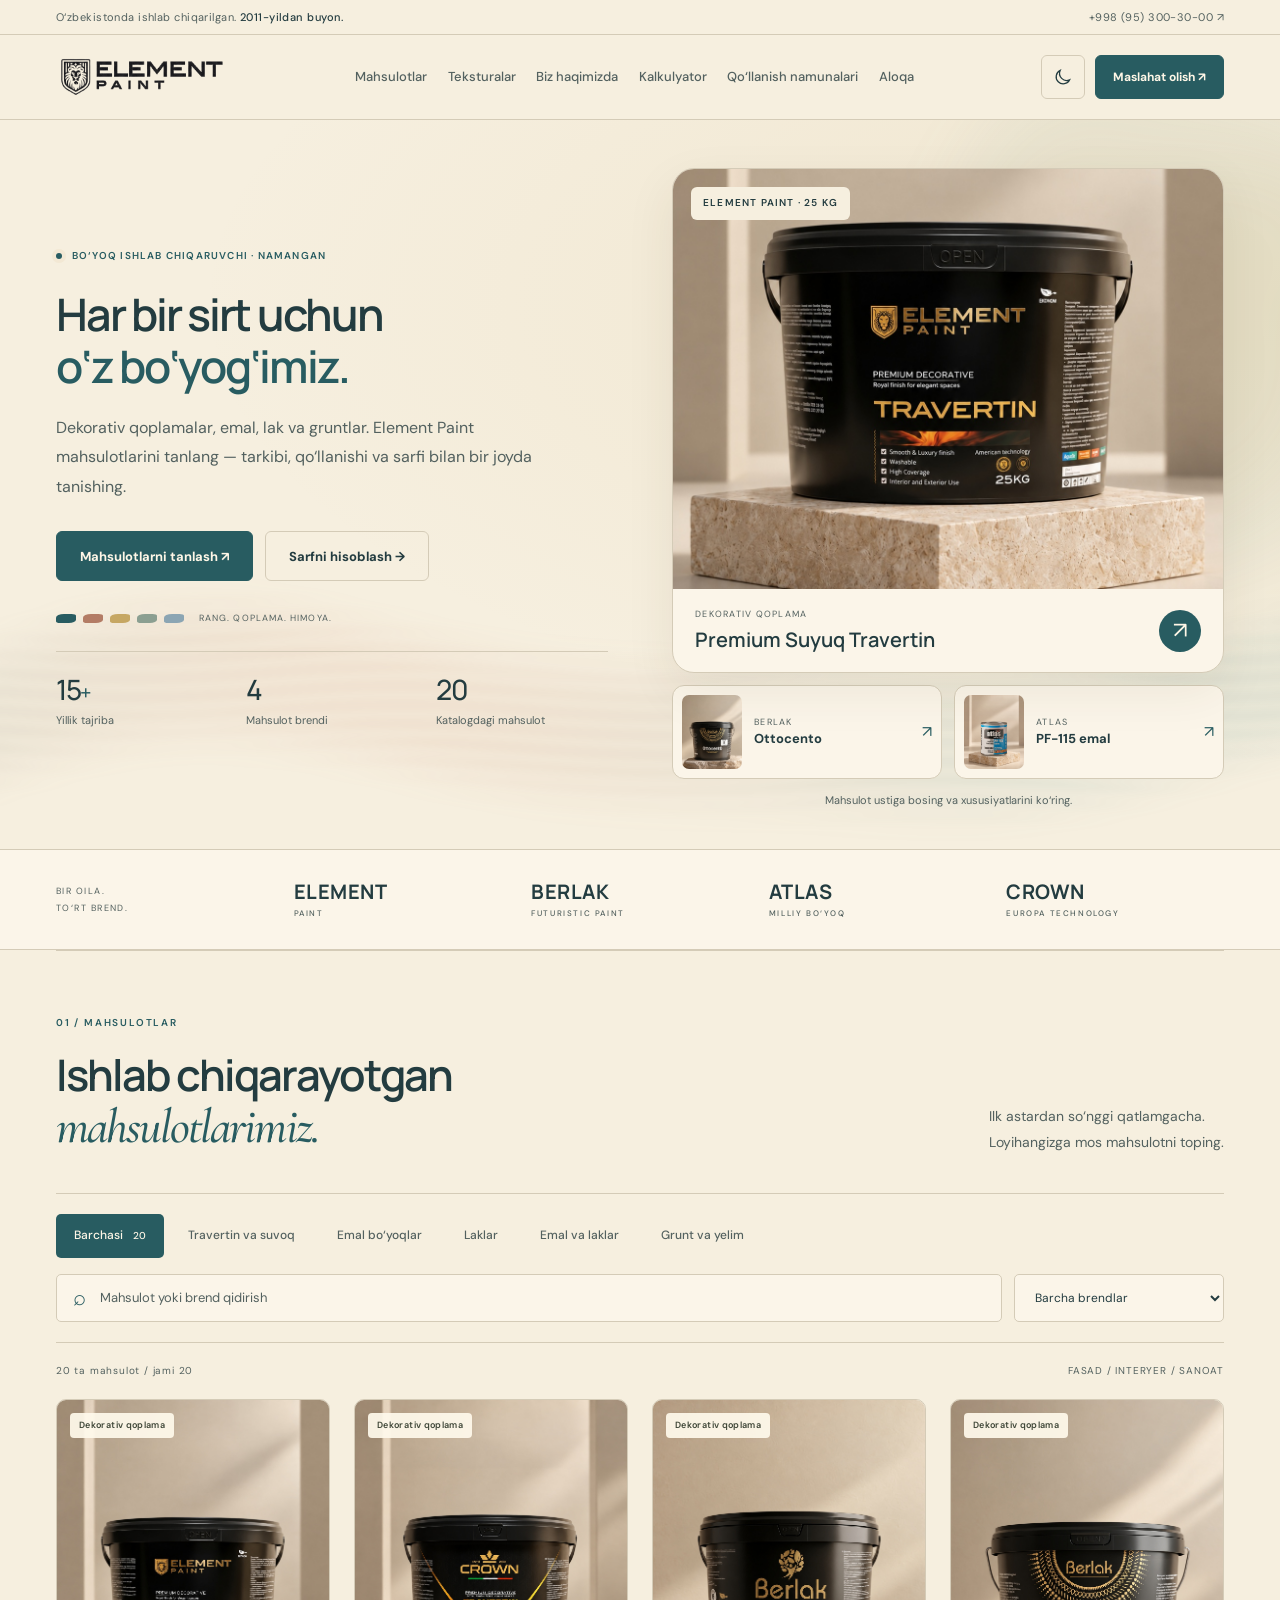
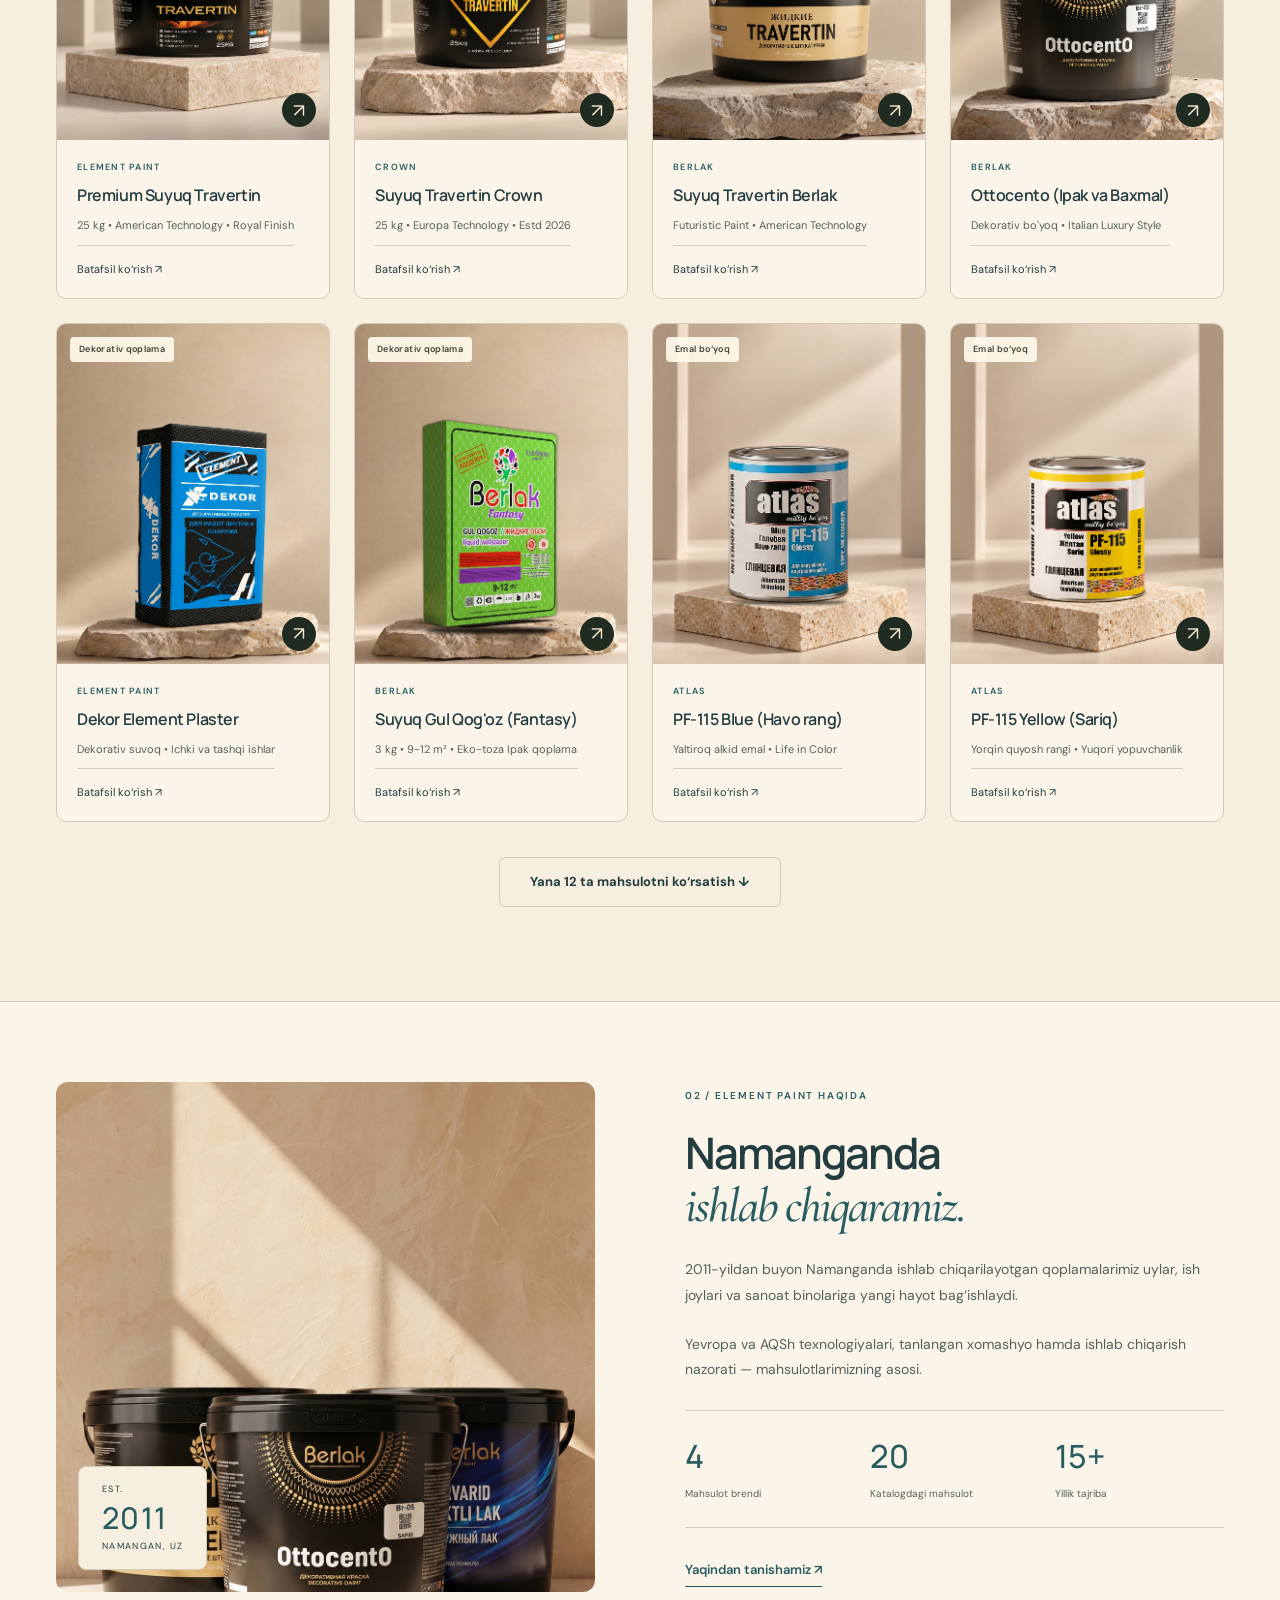
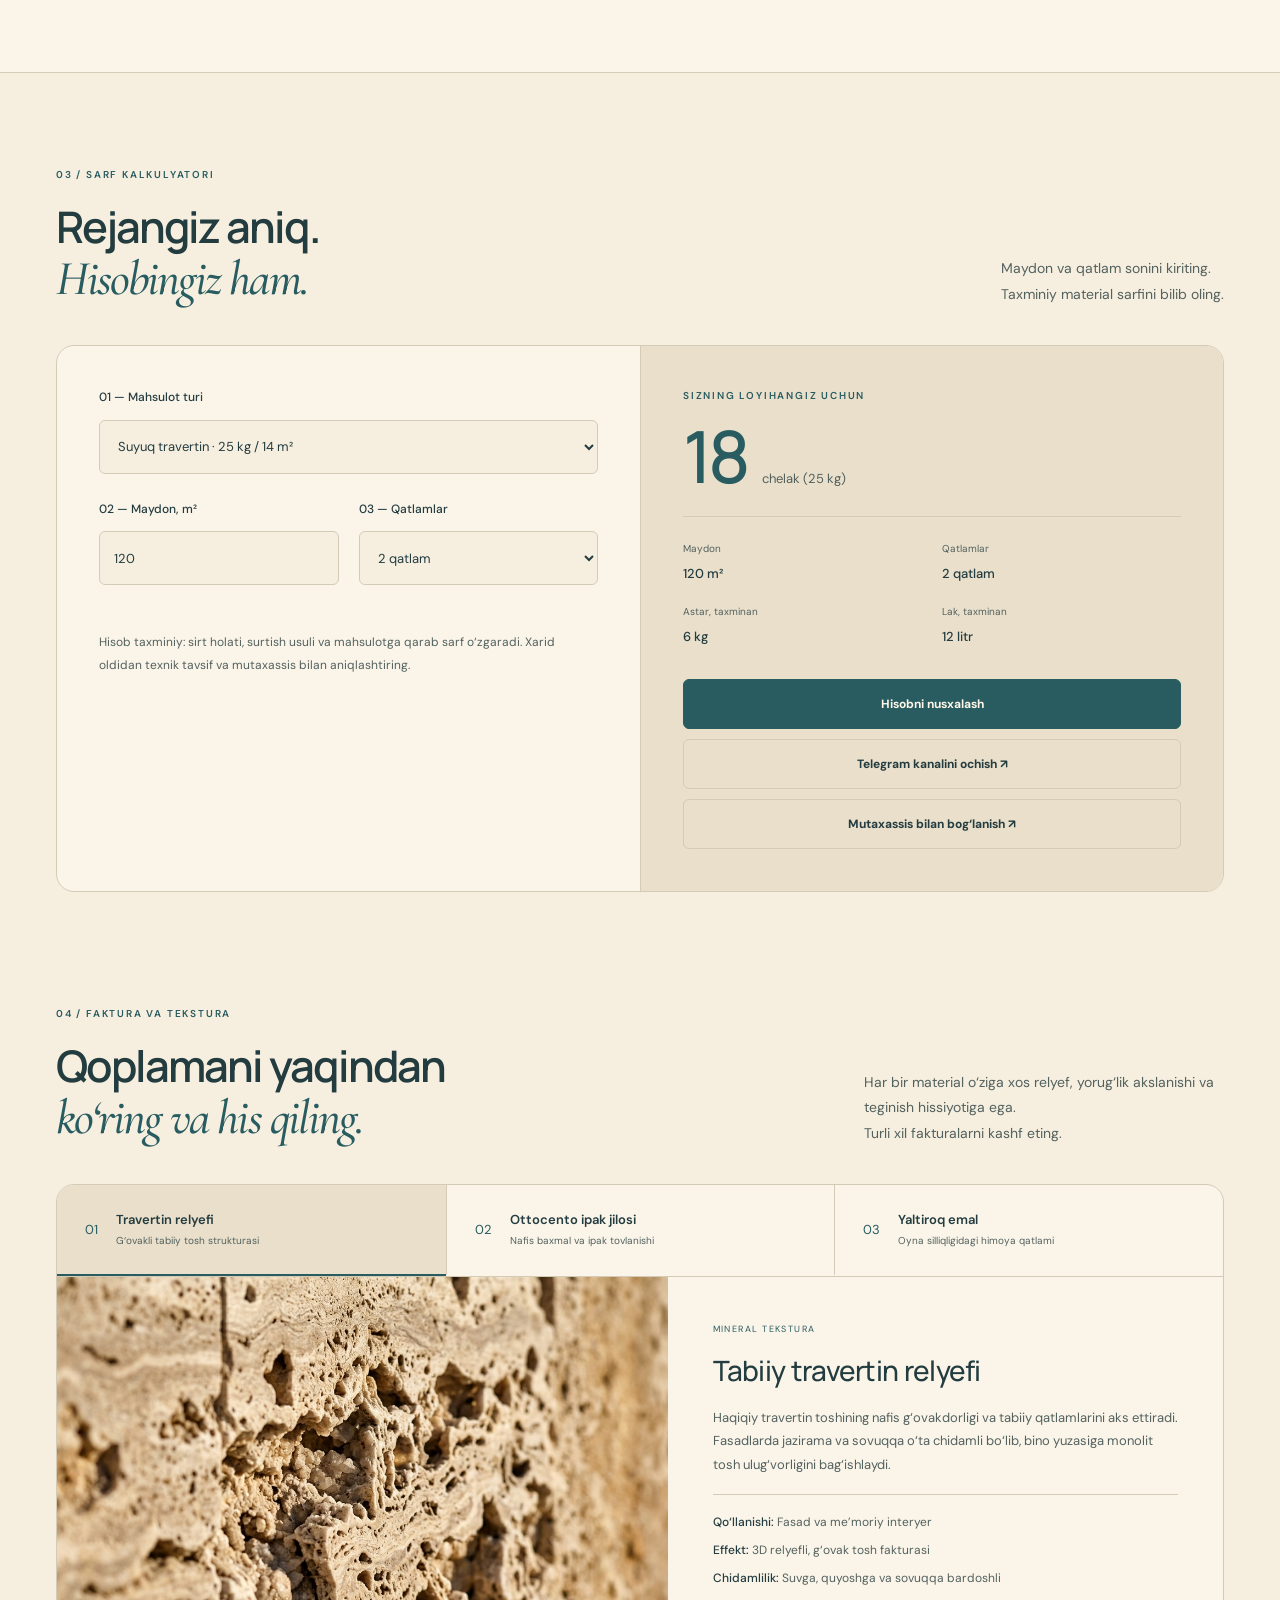
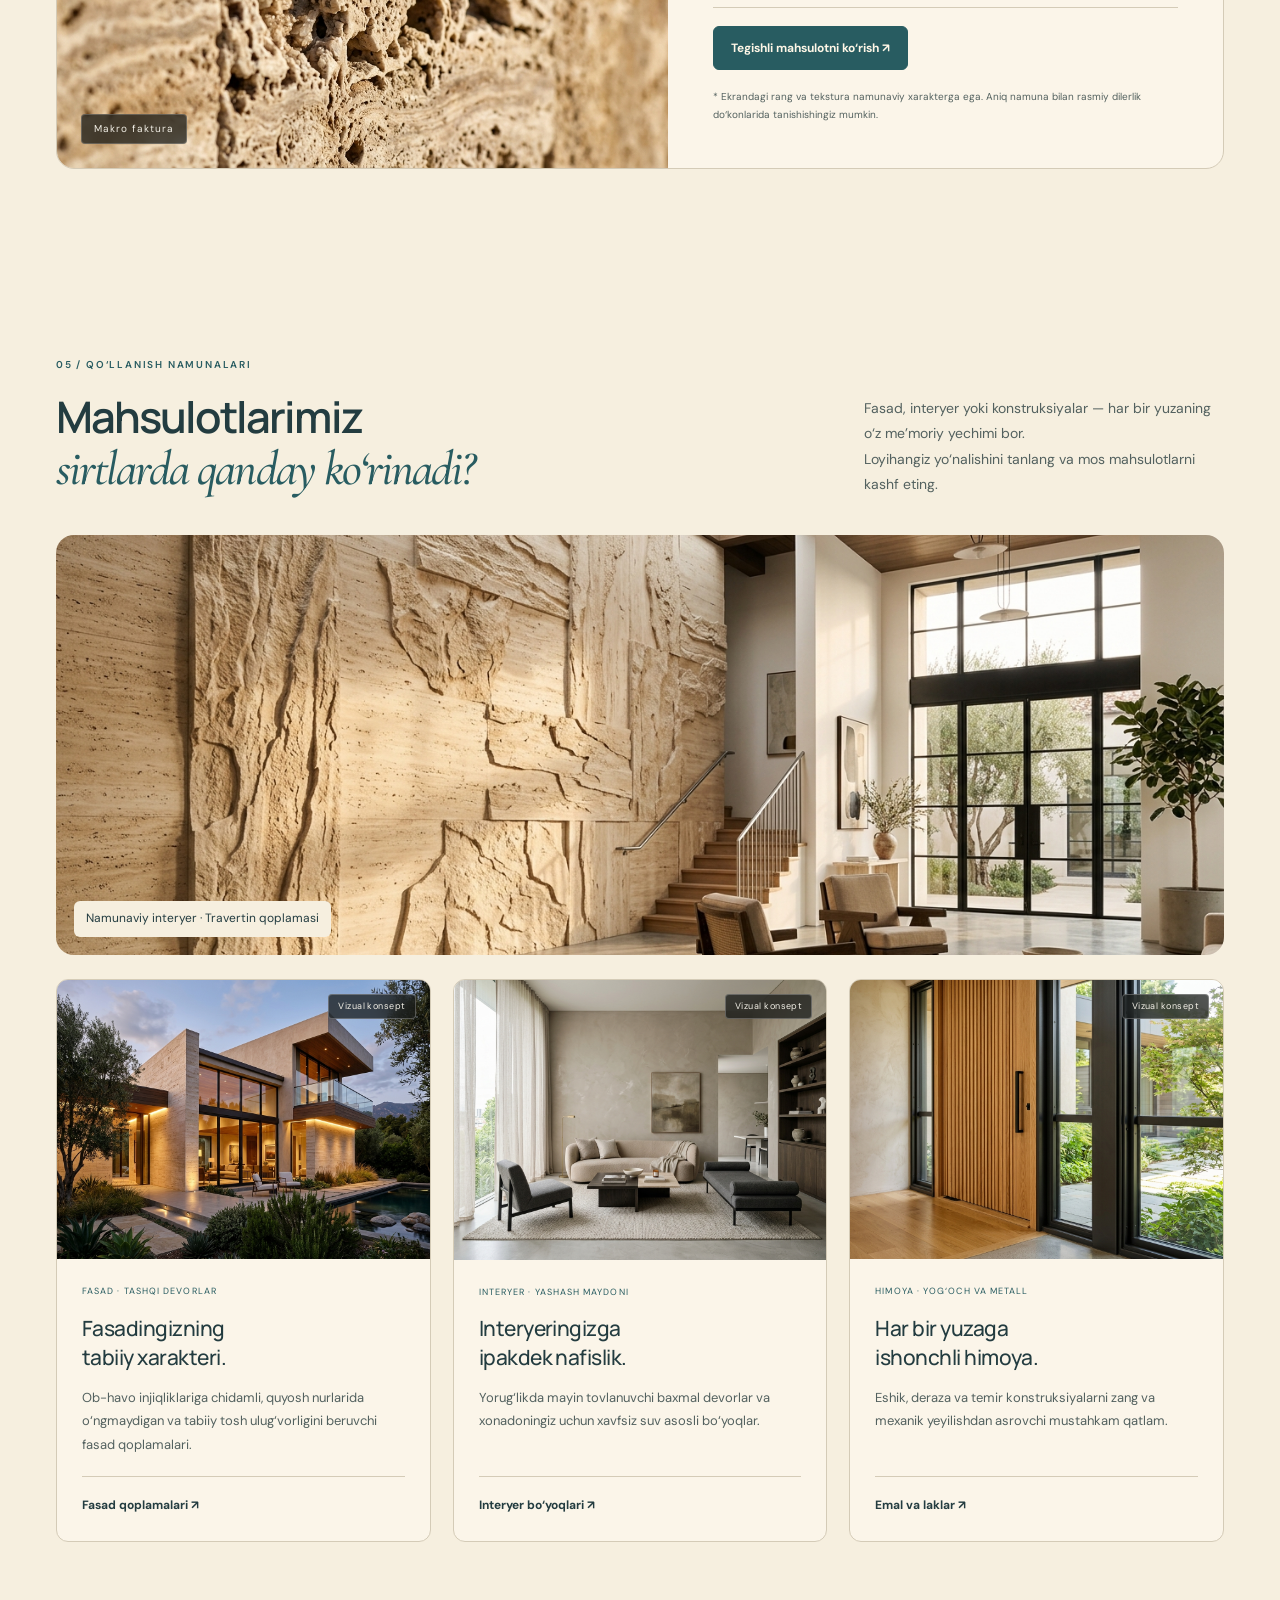
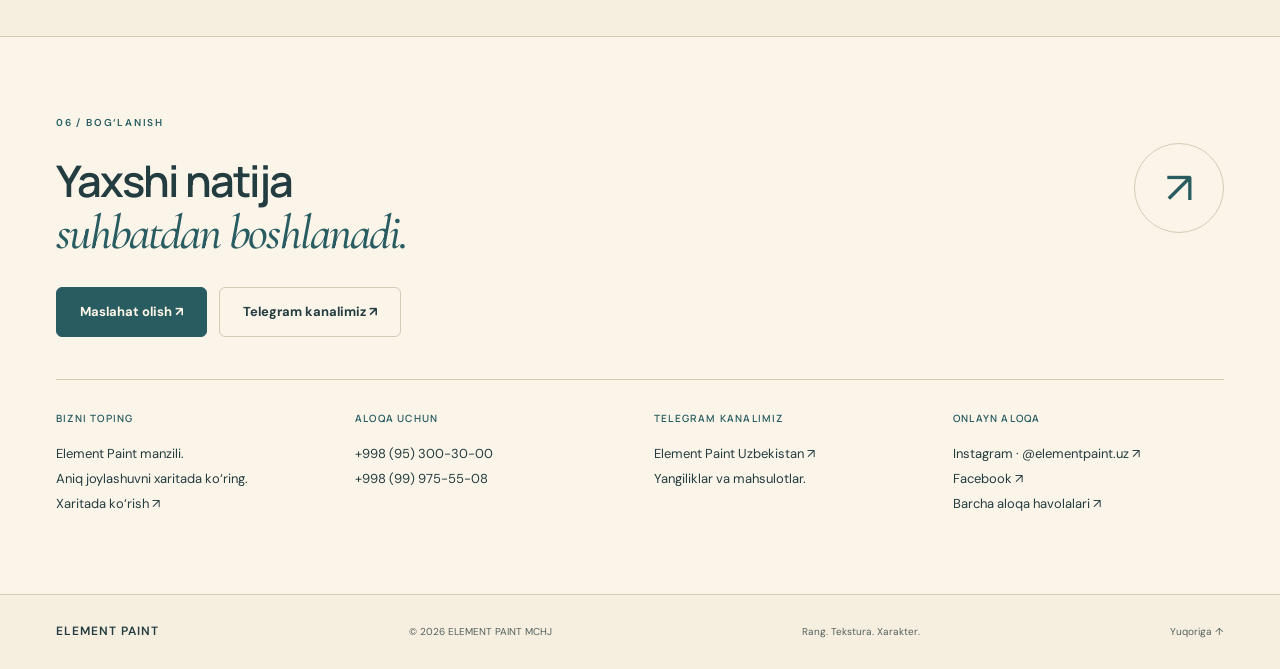
==== commit 11312ded: "Put paint products first with a cream morning theme and pigment motion" ====
--- a/element_paint_web/index.html
+++ b/element_paint_web/index.html
@@ -1,26 +1,26 @@
 <!doctype html>
-<html lang="uz" data-theme="dark">
+<html lang="uz" data-theme="light">
   <head>
     <meta charset="utf-8" />
     <meta name="viewport" content="width=device-width, initial-scale=1" />
-    <meta name="theme-color" content="#121614" />
+    <meta name="theme-color" content="#f6efdf" />
     <meta
       name="description"
-      content="Element Paint: fasad va interyer uchun tabiiy qoplamalar, mineral travertin, dekorativ bo‘yoqlar, emallar va laklar. 5 brend, 21 mahsulot va sarf kalkulyatori."
+      content="Element Paint: fasad va interyer uchun tabiiy qoplamalar, mineral travertin, dekorativ bo‘yoqlar, emallar va laklar. 4 brend, 20 mahsulot va sarf kalkulyatori."
     />
     <meta
       property="og:title"
-      content="Element Paint — Rangdan boshlanadi. Xarakterga aylanadi."
+      content="Element Paint — O‘zbekistonda bo‘yoq ishlab chiqaruvchi"
     />
     <meta
       property="og:description"
-      content="Fasad va interyer uchun me’moriy qoplamalar. Mahsulotni tanlang, teksturalarni his qiling va sarfni hisoblang."
+      content="Namanganda ishlab chiqarilgan dekorativ qoplamalar, emal, lak va gruntlar. Mahsulotlar katalogi va sarf kalkulyatori."
     />
     <meta property="og:type" content="website" />
     <meta property="og:url" content="https://elementpaint.uz/" />
-    <meta property="og:image" content="https://elementpaint.uz/assets/hero_architecture.jpg" />
+    <meta property="og:image" content="https://elementpaint.uz/assets/element_travertin.jpg" />
     <link rel="canonical" href="https://elementpaint.uz/" />
-    <title>Element Paint — Rangdan boshlanadi. Xarakterga aylanadi.</title>
+    <title>Element Paint — O‘zbekistonda bo‘yoq ishlab chiqaruvchi</title>
     <link rel="icon" href="assets/logo_dark.png" />
     <link rel="preconnect" href="https://fonts.googleapis.com" />
     <link rel="preconnect" href="https://fonts.gstatic.com" crossorigin />
@@ -29,13 +29,14 @@
     <script src="theme.js"></script>
     <script src="products.js" defer></script>
     <script src="app.js" defer></script>
+    <script type="module" src="paint-background.js"></script>
   </head>
   <body>
     <a class="skip-link" href="#main">Asosiy mazmunga o‘tish</a>
     <div class="topbar">
       <div class="container">
         <span>O‘zbekistonda ishlab chiqarilgan. <b>2011-yildan buyon.</b></span
-        ><a href="tel:+998953003000">+998 (95) 300-30-00 ↗</a>
+        ><a href="tel:+998953003000">+998 (95) 300-30-00 ↗︎</a>
       </div>
     </div>
     <header class="header">
@@ -45,22 +46,22 @@
           <img class="logo-light" src="assets/logo_light.png" alt="Element Paint" width="180" height="48" />
         </a>
         <div class="nav-links" id="navLinks">
-          <a href="#spaces">Makonlar</a>
           <a href="#products">Mahsulotlar</a>
           <a href="#textures">Teksturalar</a>
           <a href="#about">Biz haqimizda</a>
           <a href="#calculator">Kalkulyator</a>
+          <a href="#spaces">Qo‘llanish namunalari</a>
           <a href="#contact">Aloqa</a>
         </div>
         <div class="nav-actions">
           <button
             class="icon-button"
             id="themeBtn"
-            aria-label="Yorug‘ rejimni yoqish"
+            aria-label="Tungi rejimni yoqish"
           >
             ☼</button
           ><a class="button small nav-contact" href="tel:+998953003000"
-            >Maslahat olish ↗</a
+            >Maslahat olish ↗︎</a
           ><button
             class="icon-button menu-button"
             id="menuBtn"
@@ -74,172 +75,61 @@
       </nav>
     </header>
     <main id="main">
-      <section class="hero container" id="home" aria-labelledby="heroTitle">
-        <div class="hero-copy">
-          <div class="eyebrow">
-            <span class="status-dot"></span> ME’MORIY QOPLAMALAR · NAMANGAN
-          </div>
-          <h1 id="heroTitle">Rangdan<br />boshlanadi.<em>Xarakterga<br />aylanadi.</em></h1>
-          <p class="hero-description">
-            Fasad va interyer uchun tabiiy qoplamalar, mineral travertin va zamonaviy arxitektura yechimlari.
-          </p>
-          <div class="actions">
-            <a class="button" href="#products">Mahsulotni tanlash ↗</a
-            ><a class="button secondary" href="#spaces">Qoplamalarni ko‘rish →</a>
-          </div>
-          <div class="hero-proof" aria-label="Element Paint raqamlarda">
-            <div><span class="proof-number">15<span>+</span></span><span class="proof-label">Yillik tajriba</span></div>
-            <div><span class="proof-number">5</span><span class="proof-label">Ixtisoslashgan brend</span></div>
-            <div><span class="proof-number">21</span><span class="proof-label">Mahsulot yechimi</span></div>
-          </div>
-        </div>
-        <div class="hero-visual">
-          <div class="hero-stage">
-            <img
-              class="hero-scene-img"
-              src="assets/hero_architecture.jpg"
-              alt="Element Paint me’moriy travertin zali"
-              width="1920"
-              height="1080"
-              fetchpriority="high"
-            />
-            <div class="scene-label"><strong>ELEMENT PAINT</strong>QOPLAMALAR KOLLEKSIYASI / 2026</div>
-            <div class="scene-seal" aria-hidden="true"><strong>25</strong><span>KG · PREMIUM</span></div>
-            <button class="hero-product-badge" id="heroProductBtn" type="button" aria-label="Premium Suyuq Travertin haqida batafsil ma’lumot">
-              <img
-                src="assets/element_travertin.jpg"
-                alt="Element Paint Premium Suyuq Travertin chelagi"
-                width="500"
-                height="625"
-              />
-              <div class="hero-badge-meta">
-                <span class="badge-title">Flagman mahsulot</span>
-                <span class="badge-name">Premium Travertin</span>
-              </div>
-              <span class="badge-arrow" aria-hidden="true">↗</span>
+      <section class="manufacturer-hero" id="home" aria-labelledby="heroTitle">
+        <canvas id="paintBackground" aria-hidden="true"></canvas>
+        <div class="container manufacturer-grid">
+          <div class="hero-copy">
+            <div class="eyebrow"><span class="status-dot"></span> BO‘YOQ ISHLAB CHIQARUVCHI · NAMANGAN</div>
+            <h1 id="heroTitle">Har bir sirt uchun<br /><span>o‘z bo‘yog‘imiz.</span></h1>
+            <p class="hero-description">Dekorativ qoplamalar, emal, lak va gruntlar. Element Paint mahsulotlarini tanlang — tarkibi, qo‘llanishi va sarfi bilan bir joyda tanishing.</p>
+            <div class="actions"><a class="button" href="#products">Mahsulotlarni tanlash ↗︎</a><a class="button secondary" href="#calculator">Sarfni hisoblash →</a></div>
+            <div class="paint-palette" aria-hidden="true"><i></i><i></i><i></i><i></i><i></i><span>RANG. QOPLAMA. HIMOYA.</span></div>
+            <div class="hero-proof" aria-label="Element Paint raqamlarda">
+              <div><span class="proof-number">15<span>+</span></span><span class="proof-label">Yillik tajriba</span></div>
+              <div><span class="proof-number">4</span><span class="proof-label">Mahsulot brendi</span></div>
+              <div><span class="proof-number">20</span><span class="proof-label">Katalogdagi mahsulot</span></div>
+            </div>
+          </div>
+          <div class="featured-collection">
+            <button class="featured-main" id="heroProductBtn" type="button" aria-label="Premium Suyuq Travertin haqida batafsil ma’lumot">
+              <span class="featured-tag">ELEMENT PAINT · 25 KG</span>
+              <img src="assets/element_travertin.jpg" alt="Element Paint Premium Suyuq Travertin chelagi" width="1122" height="1402" fetchpriority="high" />
+              <span class="featured-info"><span><small>DEKORATIV QOPLAMA</small><strong>Premium Suyuq Travertin</strong></span><span class="featured-arrow" aria-hidden="true">↗︎</span></span>
             </button>
-          </div>
-          <div class="hero-caption">
-            <span class="caption-tag">Vizual konsept</span>
-            <span class="caption-text">Namunaviy makon · <strong>Tabiiy travertin relyefi</strong></span>
-            <a href="#spaces" class="caption-arrow" aria-label="Makonlarni ko‘rish">↗</a>
+            <div class="featured-small-grid">
+              <button class="featured-small" data-featured-product="berlak-ottocento" type="button"><img src="assets/ottocento.jpg" alt="Berlak Ottocento dekorativ bo‘yoq chelagi" width="1122" height="1402" /><span><small>BERLAK</small><strong>Ottocento</strong></span><span aria-hidden="true">↗︎</span></button>
+              <button class="featured-small" data-featured-product="atlas-blue" type="button"><img src="assets/enamel_blue.jpg" alt="Atlas PF-115 emal bo‘yoq chelagi" width="1122" height="1402" /><span><small>ATLAS</small><strong>PF-115 emal</strong></span><span aria-hidden="true">↗︎</span></button>
+            </div>
+            <p class="collection-note">Mahsulot ustiga bosing va xususiyatlarini ko‘ring.</p>
           </div>
         </div>
       </section>
 
       <section class="brand-strip" aria-label="Brendlar">
         <div class="container">
-          <span class="strip-label">BIR OILA.<br />BESH BREND.</span
+          <span class="strip-label">BIR OILA.<br />TO‘RT BREND.</span
           ><a href="#products" data-brand-link="ELEMENT PAINT"
             >ELEMENT<span>PAINT</span></a
           ><a href="#products" data-brand-link="BERLAK"
             >BERLAK<span>FUTURISTIC PAINT</span></a
           ><a href="#products" data-brand-link="ATLAS"
             >ATLAS<span>MILLIY BO‘YOQ</span></a
-          ><a href="#products" data-brand-link="KRATA"
-            >KRATA<span>GERMAN TECHNOLOGY</span></a
           ><a href="#products" data-brand-link="CROWN"
             >CROWN<span>EUROPA TECHNOLOGY</span></a
           >
         </div>
       </section>
 
-      <section class="section container spaces-section" id="spaces" aria-labelledby="spacesTitle">
-        <div class="section-heading">
-          <div>
-            <div class="eyebrow">01 / MAKON VA QOPLAMALAR</div>
-            <h2 id="spacesTitle">
-              Qanday makon<br /><em>yaratmoqchisiz?</em>
-            </h2>
-          </div>
-          <p>
-            Fasad, interyer yoki konstruksiyalar — har bir yuzaning o‘z me’moriy yechimi bor.<br />
-            Loyihangiz yo‘nalishini tanlang va mos mahsulotlarni kashf eting.
-          </p>
-        </div>
-        <div class="spaces-grid">
-          <article class="space-card space-card-primary">
-            <div class="space-image-wrapper">
-              <img
-                src="assets/space_facade.jpg"
-                alt="Zamonaviy villa fassadi — mineral travertin relyefi"
-                width="1024"
-                height="768"
-                loading="lazy"
-              />
-              <span class="concept-badge">Vizual konsept</span>
-            </div>
-            <div class="space-content">
-              <span class="space-eyebrow">FASAD · TASHQI DEVORLAR</span>
-              <h3>Fasadingizning<br />tabiiy xarakteri.</h3>
-              <p>
-                Ob-havo injiqliklariga chidamli, quyosh nurlarida o‘ngmaydigan va tabiiy tosh ulug‘vorligini beruvchi fasad qoplamalari.
-              </p>
-
-              <button class="button small" data-space-filter="travertin">
-                Fasad qoplamalari ↗
-              </button>
-            </div>
-          </article>
-
-          <article class="space-card">
-            <div class="space-image-wrapper">
-              <img
-                src="assets/space_interior.jpg"
-                alt="Nafis me’moriy interyer — Ottocento ipak jiloli devor"
-                width="1024"
-                height="768"
-                loading="lazy"
-              />
-              <span class="concept-badge">Vizual konsept</span>
-            </div>
-            <div class="space-content">
-              <span class="space-eyebrow">INTERYER · YASHASH MAYDONI</span>
-              <h3>Interyeringizga<br />ipakdek nafislik.</h3>
-              <p>
-                Yorug‘likda mayin tovlanuvchi baxmal devorlar va xonadoningiz uchun xavfsiz suv asosli bo‘yoqlar.
-              </p>
-              <button class="button small secondary" data-space-filter="travertin" data-product-query="ottocento">
-                Interyer bo‘yoqlari ↗
-              </button>
-            </div>
-          </article>
-
-          <article class="space-card">
-            <div class="space-image-wrapper">
-              <img
-                src="assets/space_wood_metal.jpg"
-                alt="Yog‘och va metall yuzalar — himoyalovchi alkid emallar"
-                width="1024"
-                height="768"
-                loading="lazy"
-              />
-              <span class="concept-badge">Vizual konsept</span>
-            </div>
-            <div class="space-content">
-              <span class="space-eyebrow">HIMOYA · YOG‘OCH VA METALL</span>
-              <h3>Har bir yuzaga<br />ishonchli himoya.</h3>
-              <p>
-                Eshik, deraza va temir konstruksiyalarni zang va mexanik yeyilishdan asrovchi mustahkam qatlam.
-              </p>
-              <button class="button small secondary" data-space-filter="protection">
-                Emal va laklar ↗
-              </button>
-            </div>
-          </article>
-        </div>
-      </section>
-
       <section
-        class="section container"
+        class="section container products-section"
         id="products"
         aria-labelledby="catalogTitle"
       >
         <div class="section-heading">
           <div>
-            <div class="eyebrow">02 / MAHSULOTLAR</div>
+            <div class="eyebrow">01 / MAHSULOTLAR</div>
             <h2 id="catalogTitle">
-              Har bir sirt uchun<br /><em>o‘z yechimi.</em>
+              Ishlab chiqarayotgan<br /><em>mahsulotlarimiz.</em>
             </h2>
           </div>
           <p>
@@ -250,7 +140,7 @@
         <div class="catalog-toolbar">
           <div class="filters" role="group" aria-label="Mahsulot kategoriyasi">
             <button class="filter active" data-filter="all" aria-pressed="true">
-              Barchasi <span id="totalCount">21</span></button
+              Barchasi <span id="totalCount">20</span></button
             ><button
               class="filter"
               data-filter="travertin"
@@ -282,7 +172,6 @@
                 <option>ELEMENT PAINT</option>
                 <option>BERLAK</option>
                 <option>ATLAS</option>
-                <option>KRATA</option>
                 <option>CROWN</option>
               </select></label
             >
@@ -295,14 +184,14 @@
         <div class="product-grid" id="productGrid"></div>
         <div class="catalog-pagination" id="catalogPagination">
           <button class="button secondary large" id="loadMoreBtn">
-            Yana 13 ta mahsulotni ko‘rsatish ↓
+            Yana 12 ta mahsulotni ko‘rsatish ↓
           </button>
         </div>
         <div class="empty-state" id="emptyState" hidden>
           <h3>Mahsulot topilmadi</h3>
           <p>Boshqa nom bilan qidiring yoki filtrlarni tozalang.</p>
           <button class="button" id="resetFilters">
-            Filtrlarni tozalash ↗
+            Filtrlarni tozalash ↗︎
           </button>
         </div>
         <noscript
@@ -311,79 +200,6 @@
             <a href="tel:+998953003000">+998 (95) 300-30-00</a>.
           </p></noscript
         >
-      </section>
-
-      <section class="section container textures-section" id="textures" aria-labelledby="texturesTitle">
-        <div class="section-heading">
-          <div>
-            <div class="eyebrow">03 / FAKTURA VA TEKSTURA</div>
-            <h2 id="texturesTitle">
-              Qoplamani yaqindan<br /><em>ko‘ring va his qiling.</em>
-            </h2>
-          </div>
-          <p>
-            Har bir material o‘ziga xos relyef, yorug‘lik akslanishi va teginish hissiyotiga ega.<br />
-            Turli xil fakturalarni kashf eting.
-          </p>
-        </div>
-        <div class="texture-explorer">
-          <div class="texture-nav" role="tablist" aria-label="Tekstura turlari">
-            <button class="texture-tab active" role="tab" tabindex="0" aria-selected="true" data-texture="travertin" id="tab-travertin" aria-controls="panel-texture">
-              <span class="texture-tab-num">01</span>
-              <span class="texture-tab-info">
-                <strong>Travertin relyefi</strong>
-                <span>G‘ovakli tabiiy tosh strukturasi</span>
-              </span>
-            </button>
-            <button class="texture-tab" role="tab" tabindex="-1" aria-selected="false" data-texture="ottocento" id="tab-ottocento" aria-controls="panel-texture">
-              <span class="texture-tab-num">02</span>
-              <span class="texture-tab-info">
-                <strong>Ottocento ipak jilosi</strong>
-                <span>Nafis baxmal va ipak tovlanishi</span>
-              </span>
-            </button>
-            <button class="texture-tab" role="tab" tabindex="-1" aria-selected="false" data-texture="enamel" id="tab-enamel" aria-controls="panel-texture">
-              <span class="texture-tab-num">03</span>
-              <span class="texture-tab-info">
-                <strong>Yaltiroq emal</strong>
-                <span>Oyna silliqligidagi himoya qatlami</span>
-              </span>
-            </button>
-          </div>
-          <div class="texture-display" id="panel-texture" role="tabpanel" tabindex="0" aria-labelledby="tab-travertin">
-            <div class="texture-view">
-              <img
-                id="textureImg"
-                src="assets/texture_travertine.jpg"
-                alt="Travertin mineral relyefi makro ko‘rinishi"
-                width="1024"
-                height="768"
-                loading="lazy"
-              />
-              <span class="texture-zoom-hint">Makro faktura</span>
-            </div>
-            <div class="texture-details">
-              <span class="texture-eyebrow" id="textureEyebrow">MINERAL TEKSTURA</span>
-              <h3 id="textureTitle">Tabiiy travertin relyefi</h3>
-              <p id="textureDesc">
-                Haqiqiy travertin toshining nafis g‘ovakdorligi va tabiiy qatlamlarini aks ettiradi. Fasadlarda jazirama va sovuqqa o‘ta chidamli bo‘lib, bino yuzasiga monolit tosh ulug‘vorligini bag‘ishlaydi.
-              </p>
-              <ul class="texture-specs" id="textureSpecs">
-                <li><strong>Qo‘llanishi:</strong> Fasad va me’moriy interyer</li>
-                <li><strong>Effekt:</strong> 3D relyefli, g‘ovak tosh fakturasi</li>
-                <li><strong>Chidamlilik:</strong> Suvga, quyoshga va sovuqqa bardoshli</li>
-              </ul>
-              <div class="texture-action">
-                <button class="button small" id="textureActionBtn" data-space-filter="travertin">
-                  Tegishli mahsulotni ko‘rish ↗
-                </button>
-              </div>
-              <p class="texture-disclaimer">
-                * Ekrandagi rang va tekstura namunaviy xarakterga ega. Aniq namuna bilan rasmiy dilerlik do‘konlarida tanishishingiz mumkin.
-              </p>
-            </div>
-          </div>
-        </div>
       </section>
 
       <section class="about-section" id="about">
@@ -400,8 +216,8 @@
             >
           </div>
           <div class="about-copy">
-            <div class="eyebrow">04 / ELEMENT PAINT HAQIDA</div>
-            <h2>Biz bo‘yoq bilan<br /><em>ko‘proq yaratamiz.</em></h2>
+            <div class="eyebrow">02 / ELEMENT PAINT HAQIDA</div>
+            <h2>Namanganda<br /><em>ishlab chiqaramiz.</em></h2>
             <p>
               2011-yildan buyon Namanganda ishlab chiqarilayotgan qoplamalarimiz
               uylar, ish joylari va sanoat binolariga yangi hayot bag‘ishlaydi.
@@ -411,11 +227,11 @@
               chiqarish nazorati — mahsulotlarimizning asosi.
             </p>
             <div class="about-facts">
-              <div><strong>5</strong><span>Ixtisoslashgan brend</span></div>
-              <div><strong>21</strong><span>Katalogdagi mahsulot</span></div>
+              <div><strong>4</strong><span>Mahsulot brendi</span></div>
+              <div><strong>20</strong><span>Katalogdagi mahsulot</span></div>
               <div><strong>15+</strong><span>Yillik tajriba</span></div>
             </div>
-            <a class="text-link" href="#contact">Yaqindan tanishamiz ↗</a>
+            <a class="text-link" href="#contact">Yaqindan tanishamiz ↗︎</a>
           </div>
         </div>
       </section>
@@ -423,7 +239,7 @@
       <section class="section container" id="calculator">
         <div class="section-heading">
           <div>
-            <div class="eyebrow">05 / SARF KALKULYATORI</div>
+            <div class="eyebrow">03 / SARF KALKULYATORI</div>
             <h2>Rejangiz aniq.<br /><em>Hisobingiz ham.</em></h2>
           </div>
           <p>
@@ -489,13 +305,173 @@
               <button class="button" id="copyCalculation" type="button">Hisobni nusxalash</button>
               <span class="copy-status" id="calcCopyStatus" role="status"></span>
               <a class="button secondary" id="calcTgBtn" href="https://t.me/Elementpaint_uzbekistan" target="_blank" rel="noopener noreferrer"
-                >Telegram kanalini ochish ↗</a
+                >Telegram kanalini ochish ↗︎</a
               >
               <a class="button secondary" href="tel:+998953003000"
-                >Mutaxassis bilan bog‘lanish ↗</a
+                >Mutaxassis bilan bog‘lanish ↗︎</a
               >
             </div>
           </div>
+        </div>
+      </section>
+
+      <section class="section container textures-section" id="textures" aria-labelledby="texturesTitle">
+        <div class="section-heading">
+          <div>
+            <div class="eyebrow">04 / FAKTURA VA TEKSTURA</div>
+            <h2 id="texturesTitle">
+              Qoplamani yaqindan<br /><em>ko‘ring va his qiling.</em>
+            </h2>
+          </div>
+          <p>
+            Har bir material o‘ziga xos relyef, yorug‘lik akslanishi va teginish hissiyotiga ega.<br />
+            Turli xil fakturalarni kashf eting.
+          </p>
+        </div>
+        <div class="texture-explorer">
+          <div class="texture-nav" role="tablist" aria-label="Tekstura turlari">
+            <button class="texture-tab active" role="tab" tabindex="0" aria-selected="true" data-texture="travertin" id="tab-travertin" aria-controls="panel-texture">
+              <span class="texture-tab-num">01</span>
+              <span class="texture-tab-info">
+                <strong>Travertin relyefi</strong>
+                <span>G‘ovakli tabiiy tosh strukturasi</span>
+              </span>
+            </button>
+            <button class="texture-tab" role="tab" tabindex="-1" aria-selected="false" data-texture="ottocento" id="tab-ottocento" aria-controls="panel-texture">
+              <span class="texture-tab-num">02</span>
+              <span class="texture-tab-info">
+                <strong>Ottocento ipak jilosi</strong>
+                <span>Nafis baxmal va ipak tovlanishi</span>
+              </span>
+            </button>
+            <button class="texture-tab" role="tab" tabindex="-1" aria-selected="false" data-texture="enamel" id="tab-enamel" aria-controls="panel-texture">
+              <span class="texture-tab-num">03</span>
+              <span class="texture-tab-info">
+                <strong>Yaltiroq emal</strong>
+                <span>Oyna silliqligidagi himoya qatlami</span>
+              </span>
+            </button>
+          </div>
+          <div class="texture-display" id="panel-texture" role="tabpanel" tabindex="0" aria-labelledby="tab-travertin">
+            <div class="texture-view">
+              <img
+                id="textureImg"
+                src="assets/texture_travertine.jpg"
+                alt="Travertin mineral relyefi makro ko‘rinishi"
+                width="1024"
+                height="768"
+                loading="lazy"
+              />
+              <span class="texture-zoom-hint">Makro faktura</span>
+            </div>
+            <div class="texture-details">
+              <span class="texture-eyebrow" id="textureEyebrow">MINERAL TEKSTURA</span>
+              <h3 id="textureTitle">Tabiiy travertin relyefi</h3>
+              <p id="textureDesc">
+                Haqiqiy travertin toshining nafis g‘ovakdorligi va tabiiy qatlamlarini aks ettiradi. Fasadlarda jazirama va sovuqqa o‘ta chidamli bo‘lib, bino yuzasiga monolit tosh ulug‘vorligini bag‘ishlaydi.
+              </p>
+              <ul class="texture-specs" id="textureSpecs">
+                <li><strong>Qo‘llanishi:</strong> Fasad va me’moriy interyer</li>
+                <li><strong>Effekt:</strong> 3D relyefli, g‘ovak tosh fakturasi</li>
+                <li><strong>Chidamlilik:</strong> Suvga, quyoshga va sovuqqa bardoshli</li>
+              </ul>
+              <div class="texture-action">
+                <button class="button small" id="textureActionBtn" data-space-filter="travertin">
+                  Tegishli mahsulotni ko‘rish ↗︎
+                </button>
+              </div>
+              <p class="texture-disclaimer">
+                * Ekrandagi rang va tekstura namunaviy xarakterga ega. Aniq namuna bilan rasmiy dilerlik do‘konlarida tanishishingiz mumkin.
+              </p>
+            </div>
+          </div>
+        </div>
+      </section>
+
+      <section class="section container spaces-section" id="spaces" aria-labelledby="spacesTitle">
+        <div class="section-heading">
+          <div>
+            <div class="eyebrow">05 / QO‘LLANISH NAMUNALARI</div>
+            <h2 id="spacesTitle">
+              Mahsulotlarimiz<br /><em>sirtlarda qanday ko‘rinadi?</em>
+            </h2>
+          </div>
+          <p>
+            Fasad, interyer yoki konstruksiyalar — har bir yuzaning o‘z me’moriy yechimi bor.<br />
+            Loyihangiz yo‘nalishini tanlang va mos mahsulotlarni kashf eting.
+          </p>
+        </div>
+        <figure class="application-banner"><img src="assets/hero_architecture.jpg" alt="Travertin qoplamasining interyerda qo‘llanish namunasi" width="1920" height="1080" loading="lazy" /><figcaption>Namunaviy interyer · Travertin qoplamasi</figcaption></figure>
+        <div class="spaces-grid">
+          <article class="space-card space-card-primary">
+            <div class="space-image-wrapper">
+              <img
+                src="assets/space_facade.jpg"
+                alt="Zamonaviy villa fassadi — mineral travertin relyefi"
+                width="1024"
+                height="768"
+                loading="lazy"
+              />
+              <span class="concept-badge">Vizual konsept</span>
+            </div>
+            <div class="space-content">
+              <span class="space-eyebrow">FASAD · TASHQI DEVORLAR</span>
+              <h3>Fasadingizning<br />tabiiy xarakteri.</h3>
+              <p>
+                Ob-havo injiqliklariga chidamli, quyosh nurlarida o‘ngmaydigan va tabiiy tosh ulug‘vorligini beruvchi fasad qoplamalari.
+              </p>
+
+              <button class="button small" data-space-filter="travertin">
+                Fasad qoplamalari ↗︎
+              </button>
+            </div>
+          </article>
+
+          <article class="space-card">
+            <div class="space-image-wrapper">
+              <img
+                src="assets/space_interior.jpg"
+                alt="Nafis me’moriy interyer — Ottocento ipak jiloli devor"
+                width="1024"
+                height="768"
+                loading="lazy"
+              />
+              <span class="concept-badge">Vizual konsept</span>
+            </div>
+            <div class="space-content">
+              <span class="space-eyebrow">INTERYER · YASHASH MAYDONI</span>
+              <h3>Interyeringizga<br />ipakdek nafislik.</h3>
+              <p>
+                Yorug‘likda mayin tovlanuvchi baxmal devorlar va xonadoningiz uchun xavfsiz suv asosli bo‘yoqlar.
+              </p>
+              <button class="button small secondary" data-space-filter="travertin" data-product-query="ottocento">
+                Interyer bo‘yoqlari ↗︎
+              </button>
+            </div>
+          </article>
+
+          <article class="space-card">
+            <div class="space-image-wrapper">
+              <img
+                src="assets/space_wood_metal.jpg"
+                alt="Yog‘och va metall yuzalar — himoyalovchi alkid emallar"
+                width="1024"
+                height="768"
+                loading="lazy"
+              />
+              <span class="concept-badge">Vizual konsept</span>
+            </div>
+            <div class="space-content">
+              <span class="space-eyebrow">HIMOYA · YOG‘OCH VA METALL</span>
+              <h3>Har bir yuzaga<br />ishonchli himoya.</h3>
+              <p>
+                Eshik, deraza va temir konstruksiyalarni zang va mexanik yeyilishdan asrovchi mustahkam qatlam.
+              </p>
+              <button class="button small secondary" data-space-filter="protection">
+                Emal va laklar ↗︎
+              </button>
+            </div>
+          </article>
         </div>
       </section>
 
@@ -510,12 +486,12 @@
               class="contact-arrow"
               href="tel:+998953003000"
               aria-label="Element Paint bilan bog‘lanish"
-              >↗</a
+              >↗︎</a
             >
           </div>
           <div class="contact-actions">
-            <a class="button" href="tel:+998953003000">Maslahat olish ↗</a>
-            <a class="button secondary" href="https://t.me/Elementpaint_uzbekistan" target="_blank" rel="noopener noreferrer">Telegram kanalimiz ↗</a>
+            <a class="button" href="tel:+998953003000">Maslahat olish ↗︎</a>
+            <a class="button secondary" href="https://t.me/Elementpaint_uzbekistan" target="_blank" rel="noopener noreferrer">Telegram kanalimiz ↗︎</a>
           </div>
           <div class="contact-grid">
             <div>
@@ -525,7 +501,7 @@
                 href="https://maps.app.goo.gl/scJGPxg4oJ8yTFk18"
                 target="_blank"
                 rel="noopener noreferrer"
-                >Xaritada ko‘rish ↗</a
+                >Xaritada ko‘rish ↗︎</a
               >
             </div>
             <div>
@@ -535,7 +511,7 @@
             </div>
             <div>
               <h3>Telegram kanalimiz</h3>
-              <a href="https://t.me/Elementpaint_uzbekistan" target="_blank" rel="noopener noreferrer">Element Paint Uzbekistan ↗</a>
+              <a href="https://t.me/Elementpaint_uzbekistan" target="_blank" rel="noopener noreferrer">Element Paint Uzbekistan ↗︎</a>
               <p>Yangiliklar va mahsulotlar.</p>
             </div>
             <div>
@@ -544,10 +520,10 @@
                 href="https://www.instagram.com/elementpaint.uz/"
                 target="_blank"
                 rel="noopener noreferrer"
-                >Instagram · @elementpaint.uz ↗</a
+                >Instagram · @elementpaint.uz ↗︎</a
               >
-              <a href="https://www.facebook.com/profile.php?id=61589843622428" target="_blank" rel="noopener noreferrer">Facebook ↗</a>
-              <a href="https://taplink.cc/elementpaint.uz" target="_blank" rel="noopener noreferrer">Barcha aloqa havolalari ↗</a>
+              <a href="https://www.facebook.com/profile.php?id=61589843622428" target="_blank" rel="noopener noreferrer">Facebook ↗︎</a>
+              <a href="https://taplink.cc/elementpaint.uz" target="_blank" rel="noopener noreferrer">Barcha aloqa havolalari ↗︎</a>
             </div>
           </div>
         </div>
@@ -583,10 +559,10 @@
           </table>
           <div class="dialog-actions">
             <a class="button" id="modalTgBtn" href="https://t.me/Elementpaint_uzbekistan" target="_blank" rel="noopener noreferrer"
-              >Telegram kanalini ochish ↗</a
+              >Telegram kanalini ochish ↗︎</a
             >
             <a class="button secondary" href="tel:+998999755508"
-              >Qo‘ng‘iroq: +998 (99) 975-55-08 ↗</a
+              >Qo‘ng‘iroq: +998 (99) 975-55-08 ↗︎</a
             >
           </div>
           <button class="text-link" id="copyProduct">
--- a/element_paint_web/style.css
+++ b/element_paint_web/style.css
@@ -1,40 +1,57 @@
-/* Element Paint — architectural materials, dark brass / warm ivory. */
+/* Element Paint — warm cream, mineral teal and pigment accents. */
 :root {
-  color-scheme: dark;
-  --bg: #121614;
-  --surface: #1b201c;
-  --raised: #252b25;
-  --text: #f2efe6;
-  --muted: #a6ada3;
-  --line: #343b32;
-  --accent: #d5b477;
-  --accent-hover: #e6c78d;
-  --on-accent: #171c16;
-  --header: rgba(18,22,20,.94);
-  --error-text: #ffb4a7;
-  --error-bg: rgba(255,180,167,.08);
+  color-scheme: light;
+  --bg: #f6efdf;
+  --surface: #fbf5e9;
+  --raised: #e9dfca;
+  --text: #233c40;
+  --muted: #53615f;
+  --line: #d4cbb7;
+  --accent: #285c61;
+  --accent-hover: #20494d;
+  --on-accent: #fff7e7;
+  --header: rgba(246,239,223,.96);
+  --error-text: #a32b20;
+  --error-bg: rgba(163,43,32,.08);
+  --shadow: 0 18px 50px rgba(65,52,28,.08);
   --radius-sm: 6px;
   --radius-md: 12px;
   --radius-lg: 18px;
   --transition: .22s ease;
-  --shadow: 0 18px 50px rgba(0,0,0,.16);
 }
 
 :root[data-theme="light"] {
   color-scheme: light;
-  --bg: #f5f2ea;
-  --surface: #fffcf5;
-  --raised: #eae6da;
-  --text: #232d24;
-  --muted: #64695e;
-  --line: #d9d6c9;
-  --accent: #795725;
-  --accent-hover: #60421c;
-  --on-accent: #fffaf0;
-  --header: rgba(245,242,234,.94);
+  --bg: #f6efdf;
+  --surface: #fbf5e9;
+  --raised: #e9dfca;
+  --text: #233c40;
+  --muted: #53615f;
+  --line: #d4cbb7;
+  --accent: #285c61;
+  --accent-hover: #20494d;
+  --on-accent: #fff7e7;
+  --header: rgba(246,239,223,.96);
   --error-text: #a32b20;
   --error-bg: rgba(163,43,32,.08);
-  --shadow: 0 18px 50px rgba(50,45,25,.07);
+  --shadow: 0 18px 50px rgba(65,52,28,.08);
+}
+
+:root[data-theme="dark"] {
+  color-scheme: dark;
+  --bg: #24343c;
+  --surface: #2d4149;
+  --raised: #354b53;
+  --text: #f5f0e4;
+  --muted: #c4cecd;
+  --line: #52646b;
+  --accent: #edc891;
+  --accent-hover: #f7daaf;
+  --on-accent: #24333a;
+  --header: rgba(36,52,60,.96);
+  --error-text: #ffb4a7;
+  --error-bg: rgba(255,180,167,.08);
+  --shadow: 0 18px 50px rgba(0,0,0,.13);
 }
 
 * {
@@ -2121,6 +2138,96 @@
   }
 }
 
+/* Manufacturer opening: products are the first visual, with cream pigment washes. */
+.manufacturer-hero { position:relative; isolation:isolate; overflow:hidden; background:radial-gradient(ellipse at 100% 25%,rgba(198,167,99,.14),transparent 60%); }
+#paintBackground { position:absolute; inset:0; width:100%; height:100%; pointer-events:none; z-index:-1; }
+.manufacturer-grid { display:grid; grid-template-columns:1fr 1fr; gap:64px; align-items:center; padding-block:48px 40px; }
+.manufacturer-grid > * { min-width:0; }
+.manufacturer-hero h1 { font-size:clamp(36px,3.5vw,56px); line-height:1.14; letter-spacing:-.05em; }
+.manufacturer-hero h1 span { color:var(--accent); }
+.manufacturer-hero .hero-description { max-width:480px; margin-top:22px; font-size:16px; }
+.manufacturer-hero .eyebrow { letter-spacing:.12em; }
+.paint-palette { display:flex; align-items:center; gap:7px; margin-top:30px; }
+.paint-palette i { width:20px; height:9px; border-radius:40% 22% 36% 20%; background:#285c61; }
+.paint-palette i:nth-child(2) { background:#b37c65; }
+.paint-palette i:nth-child(3) { background:#c6a763; }
+.paint-palette i:nth-child(4) { background:#8b9f91; }
+.paint-palette i:nth-child(5) { background:#8ba5b3; }
+.paint-palette span { font-size:9px; color:var(--muted); letter-spacing:.12em; margin-left:8px; }
+.manufacturer-hero .hero-proof { margin-top:25px; }
+.featured-collection { position:relative; }
+.featured-main { display:block; position:relative; width:100%; padding:0; text-align:left; background:var(--surface); border:1px solid var(--line); border-radius:22px; overflow:hidden; box-shadow:var(--shadow); }
+.featured-main > img { width:100%; height:420px; object-fit:cover; object-position:center 69%; transition:transform .6s ease; }
+.featured-tag { position:absolute; top:18px; left:18px; z-index:1; padding:8px 12px; background:#f6efdf; color:#233c40; border-radius:6px; font-size:10px; letter-spacing:.12em; font-weight:600; }
+.featured-info { display:flex; align-items:center; justify-content:space-between; gap:16px; padding:18px 22px; }
+.featured-info small,.featured-small small { display:block; color:var(--muted); font-size:9px; letter-spacing:.14em; }
+.featured-info strong { display:block; font:600 20px/1.4 "Manrope",sans-serif; margin-top:4px; }
+.featured-arrow { display:grid; place-items:center; width:42px; height:42px; border-radius:50%; background:var(--accent); color:var(--on-accent); font-size:23px; flex-shrink:0; }
+.featured-main:hover > img { transform:scale(1.025); }
+.featured-small-grid { display:grid; grid-template-columns:1fr 1fr; gap:12px; margin-top:12px; }
+.featured-small { display:flex; align-items:center; gap:12px; padding:9px; text-align:left; background:var(--surface); border:1px solid var(--line); border-radius:12px; transition:transform var(--transition),border-color var(--transition); }
+.featured-small:hover { transform:translateY(-3px); border-color:var(--accent); }
+.featured-small > img { width:60px; height:74px; object-fit:cover; border-radius:7px; }
+.featured-small strong { display:block; font-size:13px; line-height:1.4; }
+.featured-small > span:last-child { margin-left:auto; color:var(--accent); }
+.collection-note { color:var(--muted); font-size:11px; text-align:center; margin-top:12px; }
+.brand-strip > .container { display:grid; grid-template-columns:1fr repeat(4,1fr); align-items:center; gap:20px; }
+.products-section { padding-top:64px; }
+.image-stamp { background:var(--bg); color:var(--text); border:1px solid var(--line); box-shadow:var(--shadow); }
+.image-stamp b { color:var(--accent); }
+.application-banner { position:relative; margin:0 0 24px; border-radius:18px; overflow:hidden; }
+.application-banner img { width:100%; max-height:420px; object-fit:cover; }
+.application-banner figcaption { position:absolute; bottom:18px; left:18px; padding:8px 12px; border-radius:6px; background:#f6efdf; color:#233c40; font-size:12px; }
+@media (max-width:1180px) {
+  .manufacturer-grid { gap:32px; }
+  .manufacturer-hero h1 { font-size:42px; }
+  .featured-main > img { height:340px; }
+  .featured-small > img { width:48px; height:64px; }
+  .featured-small { gap:8px; }
+}
+@media (max-width:900px) {
+  .manufacturer-grid { grid-template-columns:1fr; gap:30px; padding-block:36px; }
+  .manufacturer-hero .hero-description { max-width:600px; }
+  .manufacturer-hero h1 { font-size:48px; }
+  .featured-collection { max-width:620px; width:100%; margin-inline:auto; }
+  .featured-main > img { height:380px; }
+  .brand-strip > .container { grid-template-columns:repeat(4,1fr); }
+  .strip-label { display:none; }
+}
+@media (max-width:640px) {
+  .manufacturer-grid { padding-block:28px 24px; gap:26px; }
+  .manufacturer-hero h1 { font-size:clamp(32px,8.8vw,46px); }
+  .manufacturer-hero .eyebrow { font-size:8px; letter-spacing:.09em; margin-bottom:18px; }
+  .manufacturer-hero .hero-description { font-size:14px; line-height:1.75; margin-top:18px; }
+  .manufacturer-hero .actions { margin-top:22px; gap:10px; }
+  .manufacturer-hero .actions .button { padding:14px; font-size:12px; }
+  .paint-palette { margin-top:22px; }
+  .manufacturer-hero .hero-proof { gap:10px; padding-top:18px; margin-top:20px; }
+  .manufacturer-hero .proof-number { font-size:28px; }
+  .manufacturer-hero .proof-label { font-size:10px; }
+  .featured-main > img { height:280px; }
+  .featured-info { padding:15px; gap:10px; }
+  .featured-info strong { font-size:17px; }
+  .featured-arrow { width:36px; height:36px; }
+  .featured-tag { top:12px; left:12px; font-size:9px; }
+  .featured-small-grid { gap:9px; }
+  .featured-small > img { width:42px; height:58px; }
+  .featured-small strong { font-size:11px; }
+  .featured-small small { font-size:8px; }
+  .brand-strip > .container { grid-template-columns:repeat(2,1fr); gap:22px; padding-block:24px; }
+  .products-section { padding-top:48px; }
+  .application-banner img { height:230px; }
+  .application-banner figcaption { left:12px; bottom:12px; font-size:10px; }
+}
+@media (prefers-reduced-motion:no-preference) {
+  .paint-palette i { animation:pigment-spread 6s ease-in-out infinite; transform-origin:left; }
+  .paint-palette i:nth-child(2) { animation-delay:.4s; }
+  .paint-palette i:nth-child(3) { animation-delay:.8s; }
+  .paint-palette i:nth-child(4) { animation-delay:1.2s; }
+  .paint-palette i:nth-child(5) { animation-delay:1.6s; }
+}
+@keyframes pigment-spread { 0%,70%,100% { transform:scaleX(1); } 35% { transform:scaleX(.8); } }
+
 @media (prefers-reduced-motion:reduce) {
   html {
     scroll-behavior: auto;
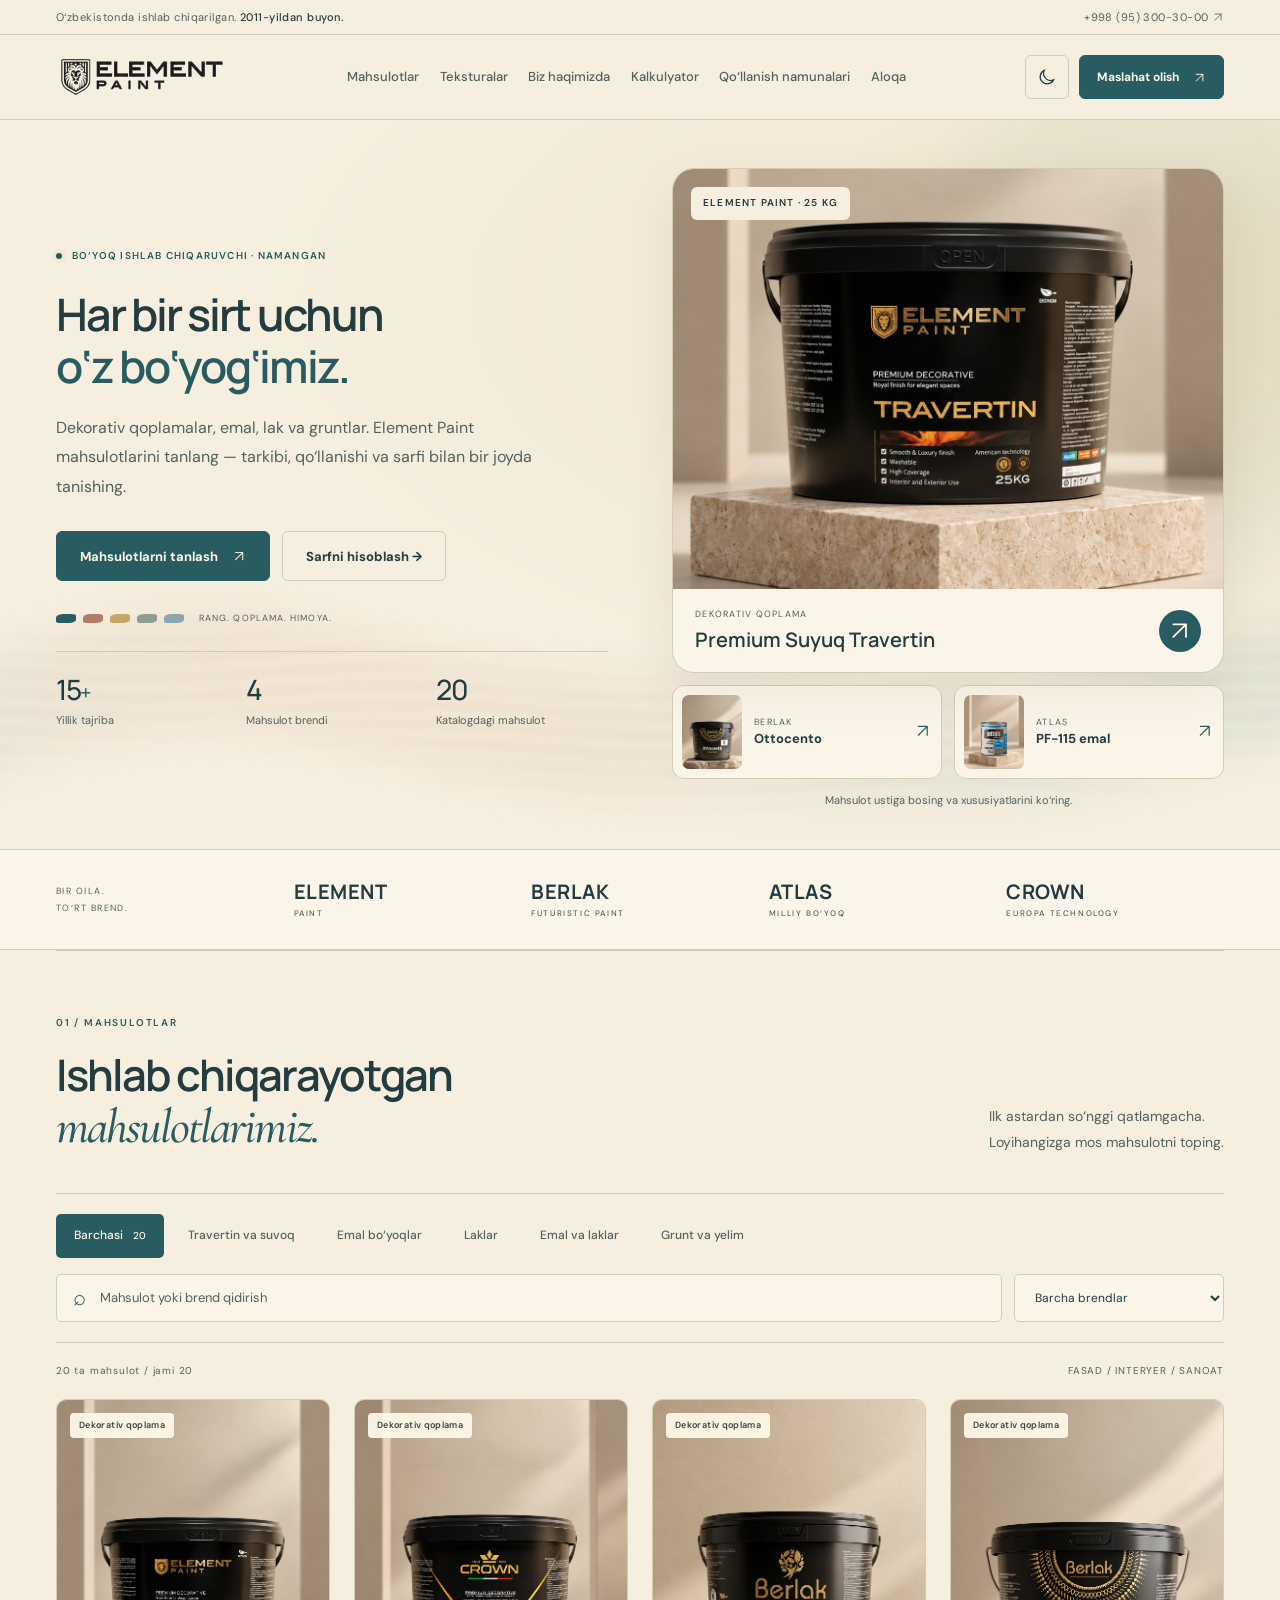
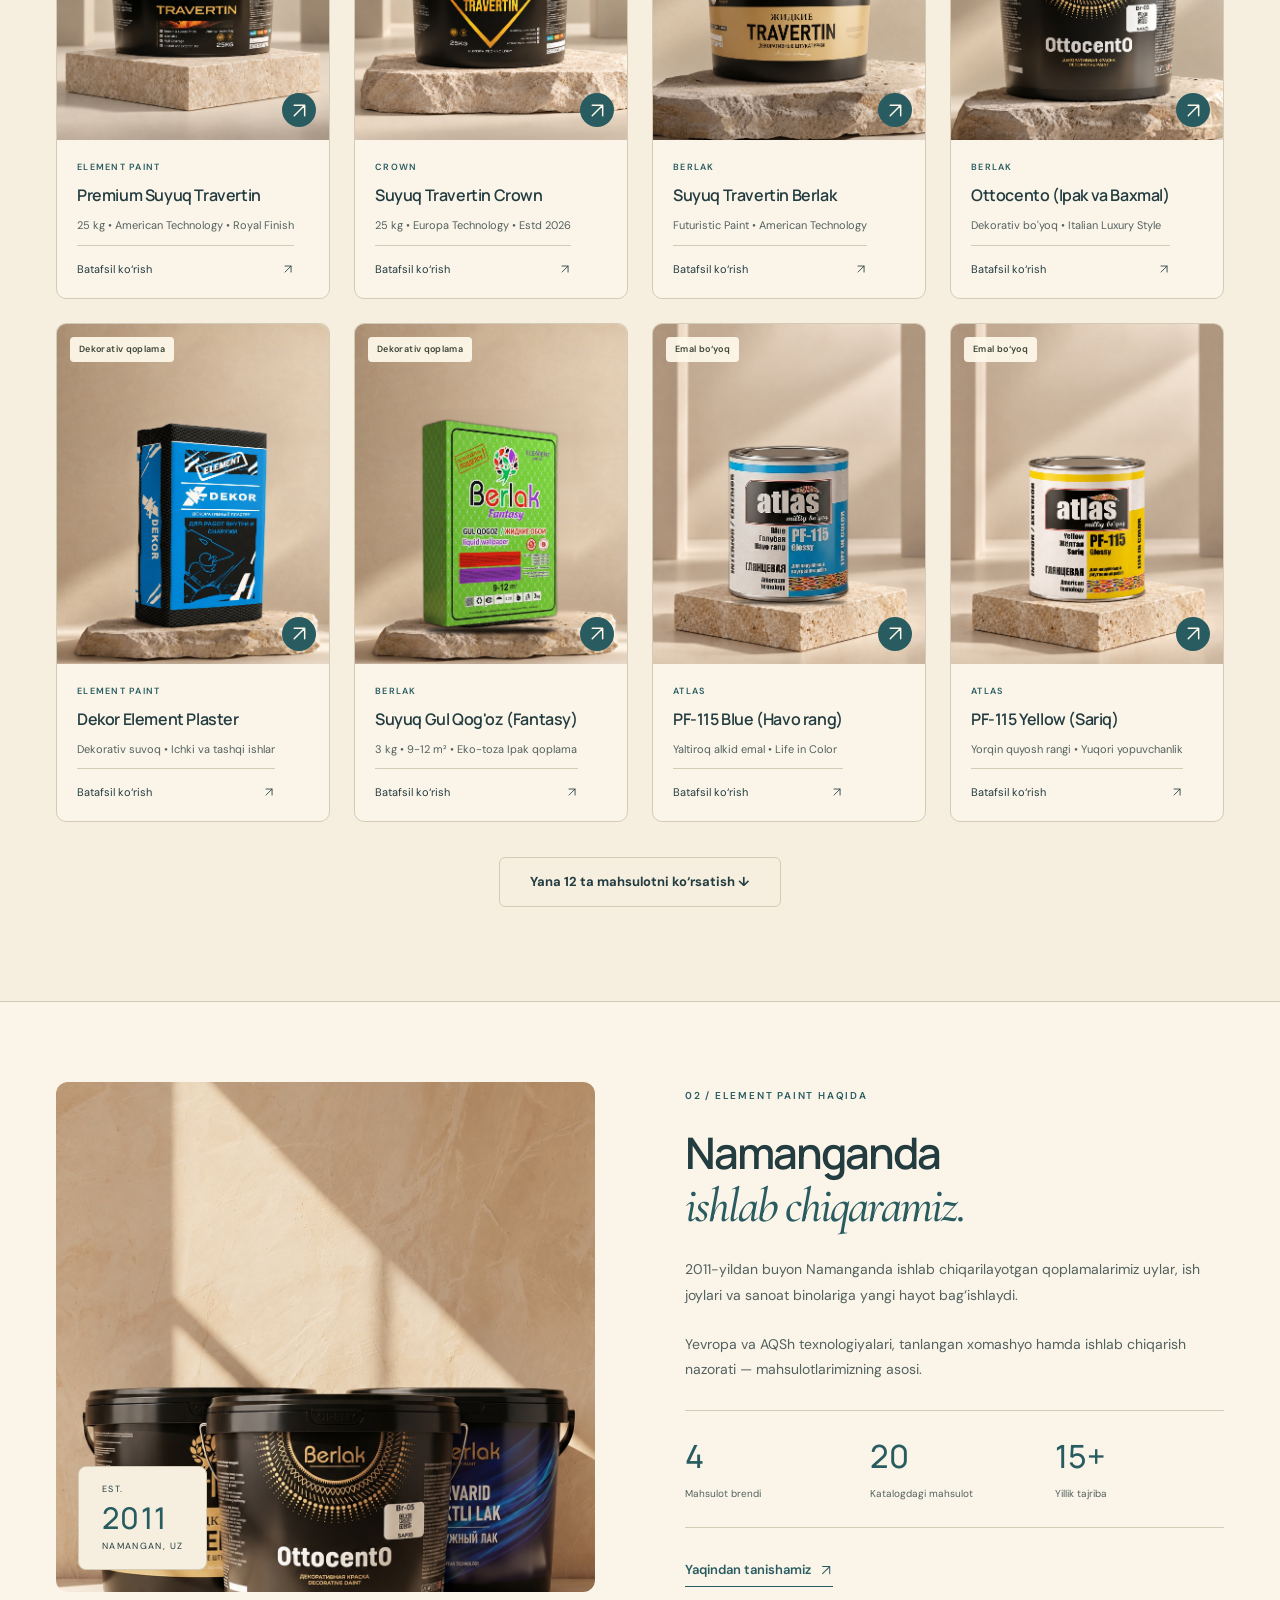
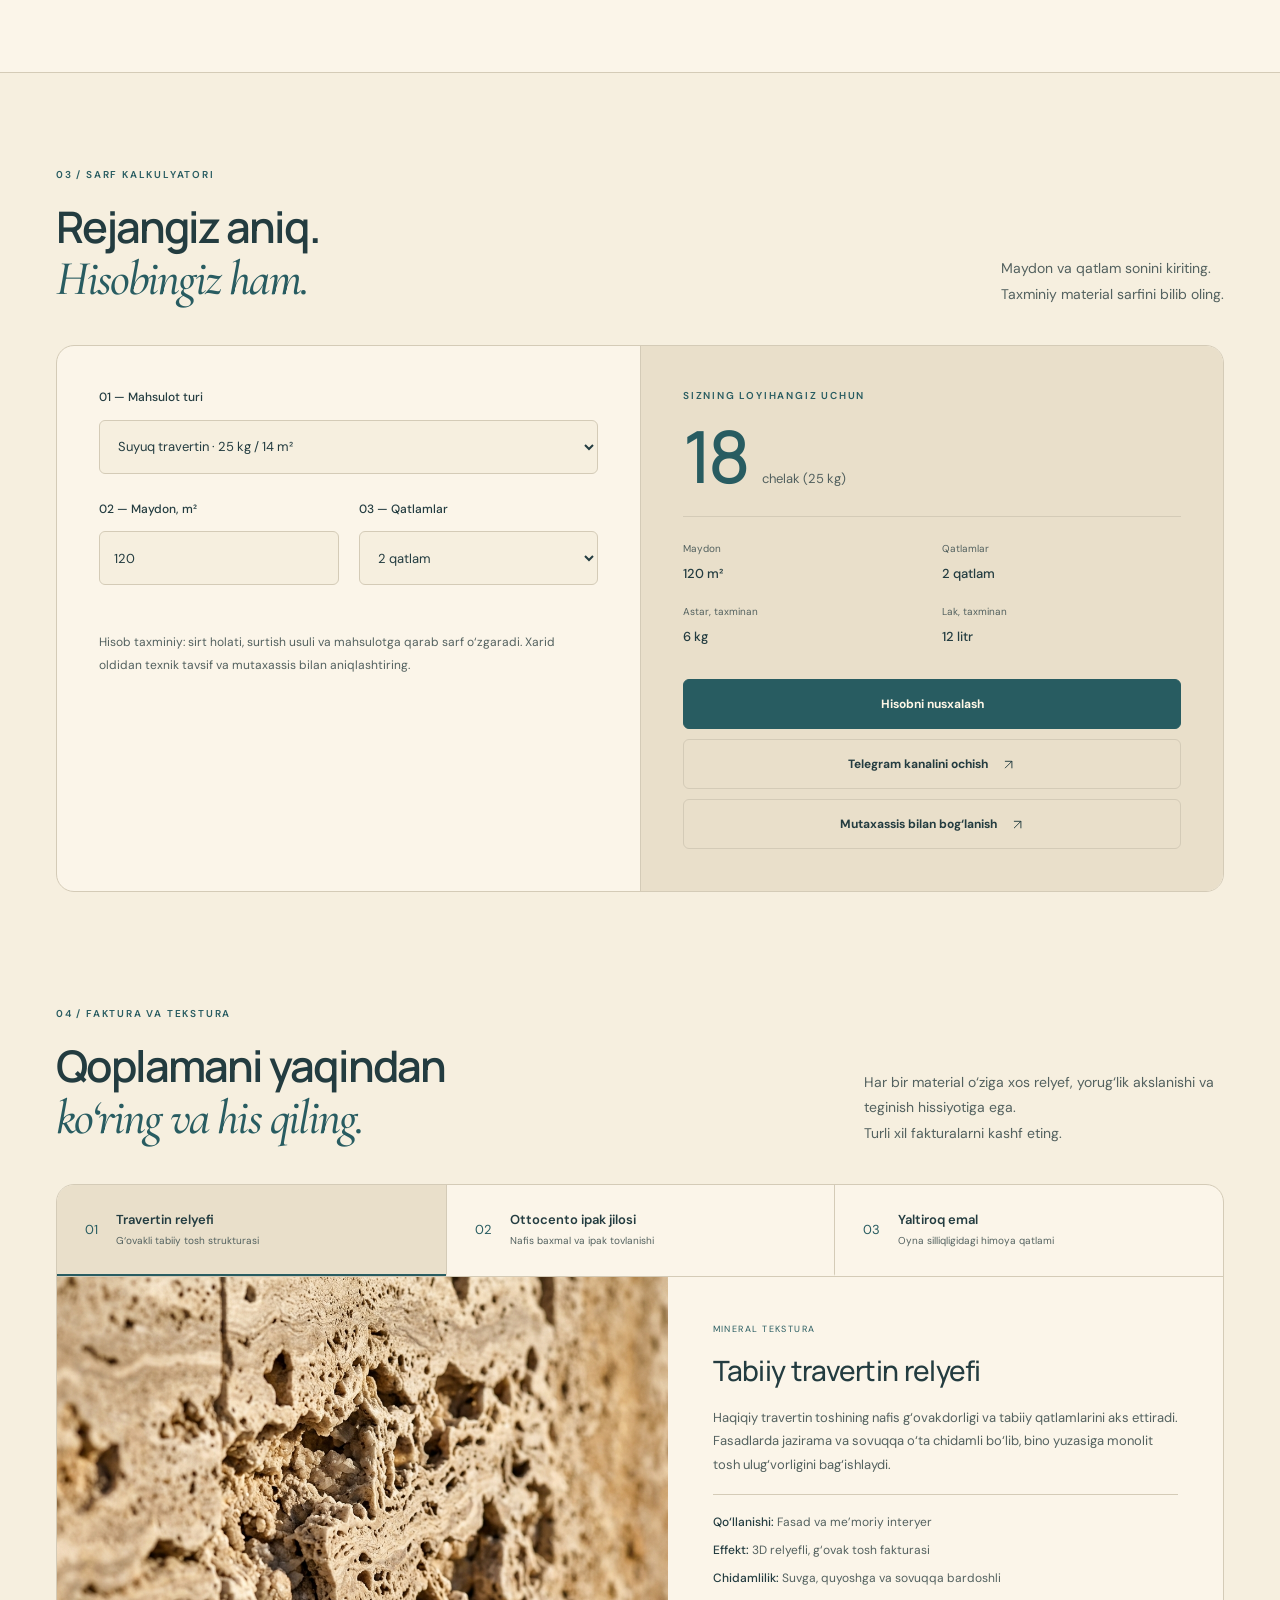
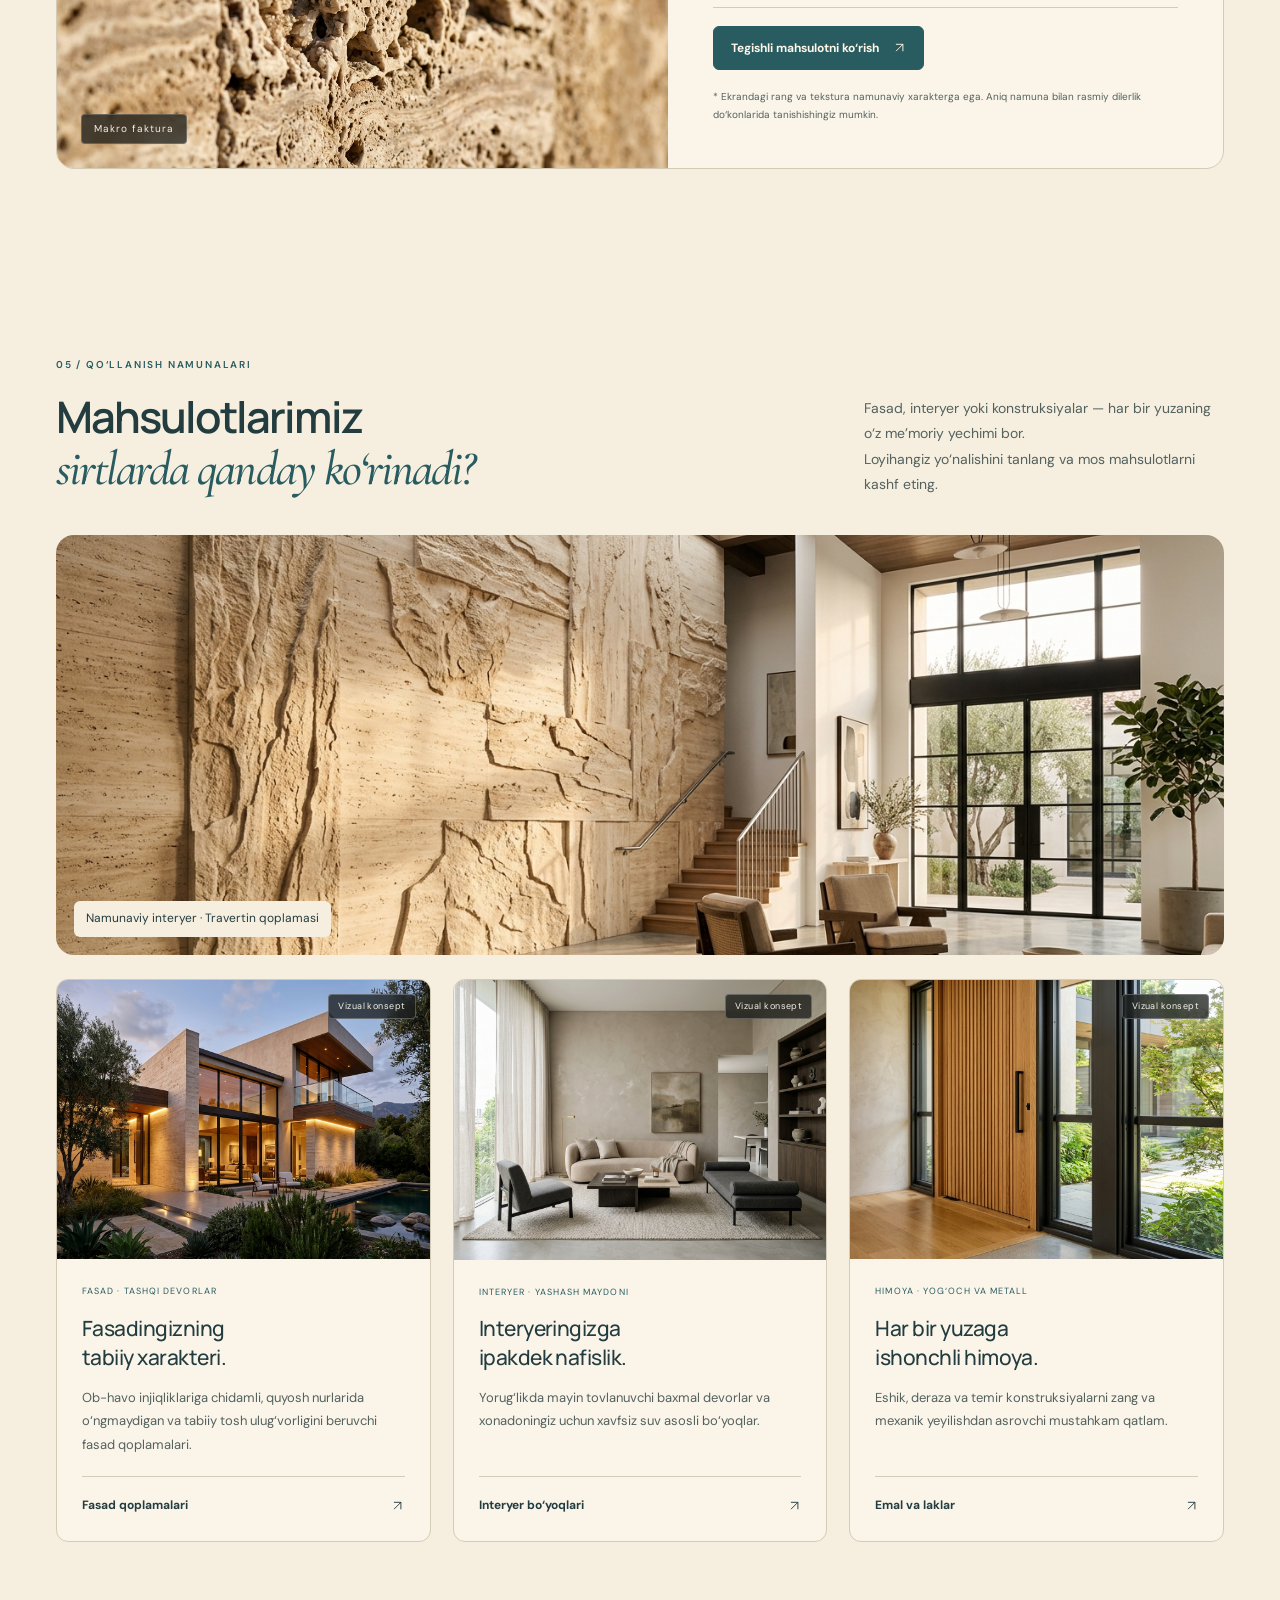
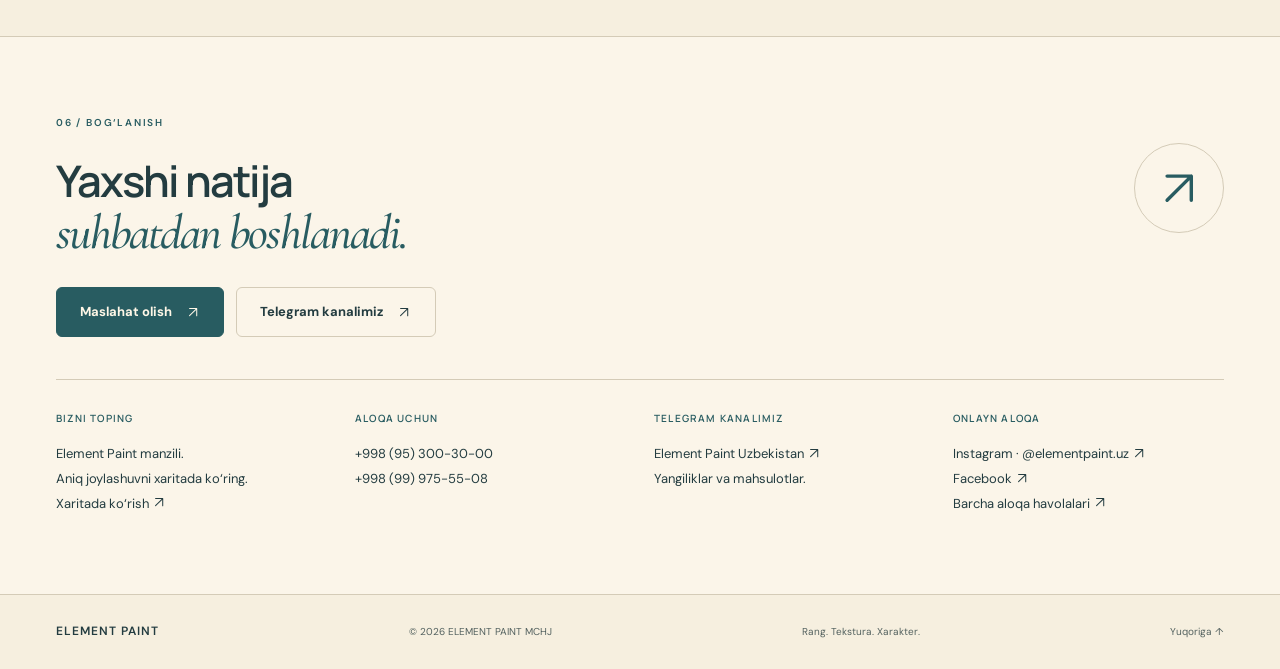
==== commit 999301ee: "Use SVG controls and larger mobile menu touch targets" ====
--- a/element_paint_web/index.html
+++ b/element_paint_web/index.html
@@ -36,7 +36,7 @@
     <div class="topbar">
       <div class="container">
         <span>O‘zbekistonda ishlab chiqarilgan. <b>2011-yildan buyon.</b></span
-        ><a href="tel:+998953003000">+998 (95) 300-30-00 ↗︎</a>
+        ><a href="tel:+998953003000">+998 (95) 300-30-00 <svg class="arrow-icon" aria-hidden="true" viewBox="0 0 24 24" fill="none" stroke="currentColor" stroke-width="1.7" stroke-linecap="round" stroke-linejoin="round"><path d="M6 18 18 6M6 6h12v12"/></svg></a>
       </div>
     </div>
     <header class="header">
@@ -61,7 +61,7 @@
           >
             ☼</button
           ><a class="button small nav-contact" href="tel:+998953003000"
-            >Maslahat olish ↗︎</a
+            >Maslahat olish <svg class="arrow-icon" aria-hidden="true" viewBox="0 0 24 24" fill="none" stroke="currentColor" stroke-width="1.7" stroke-linecap="round" stroke-linejoin="round"><path d="M6 18 18 6M6 6h12v12"/></svg></a
           ><button
             class="icon-button menu-button"
             id="menuBtn"
@@ -69,7 +69,7 @@
             aria-expanded="false"
             aria-controls="navLinks"
           >
-            ☰
+            <svg aria-hidden="true" viewBox="0 0 24 24" fill="none" stroke="currentColor" stroke-width="1.7" stroke-linecap="round"><path d="M4 6h16M4 12h16M4 18h16"/></svg>
           </button>
         </div>
       </nav>
@@ -82,7 +82,7 @@
             <div class="eyebrow"><span class="status-dot"></span> BO‘YOQ ISHLAB CHIQARUVCHI · NAMANGAN</div>
             <h1 id="heroTitle">Har bir sirt uchun<br /><span>o‘z bo‘yog‘imiz.</span></h1>
             <p class="hero-description">Dekorativ qoplamalar, emal, lak va gruntlar. Element Paint mahsulotlarini tanlang — tarkibi, qo‘llanishi va sarfi bilan bir joyda tanishing.</p>
-            <div class="actions"><a class="button" href="#products">Mahsulotlarni tanlash ↗︎</a><a class="button secondary" href="#calculator">Sarfni hisoblash →</a></div>
+            <div class="actions"><a class="button" href="#products">Mahsulotlarni tanlash <svg class="arrow-icon" aria-hidden="true" viewBox="0 0 24 24" fill="none" stroke="currentColor" stroke-width="1.7" stroke-linecap="round" stroke-linejoin="round"><path d="M6 18 18 6M6 6h12v12"/></svg></a><a class="button secondary" href="#calculator">Sarfni hisoblash →</a></div>
             <div class="paint-palette" aria-hidden="true"><i></i><i></i><i></i><i></i><i></i><span>RANG. QOPLAMA. HIMOYA.</span></div>
             <div class="hero-proof" aria-label="Element Paint raqamlarda">
               <div><span class="proof-number">15<span>+</span></span><span class="proof-label">Yillik tajriba</span></div>
@@ -94,11 +94,11 @@
             <button class="featured-main" id="heroProductBtn" type="button" aria-label="Premium Suyuq Travertin haqida batafsil ma’lumot">
               <span class="featured-tag">ELEMENT PAINT · 25 KG</span>
               <img src="assets/element_travertin.jpg" alt="Element Paint Premium Suyuq Travertin chelagi" width="1122" height="1402" fetchpriority="high" />
-              <span class="featured-info"><span><small>DEKORATIV QOPLAMA</small><strong>Premium Suyuq Travertin</strong></span><span class="featured-arrow" aria-hidden="true">↗︎</span></span>
+              <span class="featured-info"><span><small>DEKORATIV QOPLAMA</small><strong>Premium Suyuq Travertin</strong></span><span class="featured-arrow" aria-hidden="true"><svg class="arrow-icon" aria-hidden="true" viewBox="0 0 24 24" fill="none" stroke="currentColor" stroke-width="1.7" stroke-linecap="round" stroke-linejoin="round"><path d="M6 18 18 6M6 6h12v12"/></svg></span></span>
             </button>
             <div class="featured-small-grid">
-              <button class="featured-small" data-featured-product="berlak-ottocento" type="button"><img src="assets/ottocento.jpg" alt="Berlak Ottocento dekorativ bo‘yoq chelagi" width="1122" height="1402" /><span><small>BERLAK</small><strong>Ottocento</strong></span><span aria-hidden="true">↗︎</span></button>
-              <button class="featured-small" data-featured-product="atlas-blue" type="button"><img src="assets/enamel_blue.jpg" alt="Atlas PF-115 emal bo‘yoq chelagi" width="1122" height="1402" /><span><small>ATLAS</small><strong>PF-115 emal</strong></span><span aria-hidden="true">↗︎</span></button>
+              <button class="featured-small" data-featured-product="berlak-ottocento" type="button"><img src="assets/ottocento.jpg" alt="Berlak Ottocento dekorativ bo‘yoq chelagi" width="1122" height="1402" /><span><small>BERLAK</small><strong>Ottocento</strong></span><span aria-hidden="true"><svg class="arrow-icon" aria-hidden="true" viewBox="0 0 24 24" fill="none" stroke="currentColor" stroke-width="1.7" stroke-linecap="round" stroke-linejoin="round"><path d="M6 18 18 6M6 6h12v12"/></svg></span></button>
+              <button class="featured-small" data-featured-product="atlas-blue" type="button"><img src="assets/enamel_blue.jpg" alt="Atlas PF-115 emal bo‘yoq chelagi" width="1122" height="1402" /><span><small>ATLAS</small><strong>PF-115 emal</strong></span><span aria-hidden="true"><svg class="arrow-icon" aria-hidden="true" viewBox="0 0 24 24" fill="none" stroke="currentColor" stroke-width="1.7" stroke-linecap="round" stroke-linejoin="round"><path d="M6 18 18 6M6 6h12v12"/></svg></span></button>
             </div>
             <p class="collection-note">Mahsulot ustiga bosing va xususiyatlarini ko‘ring.</p>
           </div>
@@ -191,7 +191,7 @@
           <h3>Mahsulot topilmadi</h3>
           <p>Boshqa nom bilan qidiring yoki filtrlarni tozalang.</p>
           <button class="button" id="resetFilters">
-            Filtrlarni tozalash ↗︎
+            Filtrlarni tozalash <svg class="arrow-icon" aria-hidden="true" viewBox="0 0 24 24" fill="none" stroke="currentColor" stroke-width="1.7" stroke-linecap="round" stroke-linejoin="round"><path d="M6 18 18 6M6 6h12v12"/></svg>
           </button>
         </div>
         <noscript
@@ -231,7 +231,7 @@
               <div><strong>20</strong><span>Katalogdagi mahsulot</span></div>
               <div><strong>15+</strong><span>Yillik tajriba</span></div>
             </div>
-            <a class="text-link" href="#contact">Yaqindan tanishamiz ↗︎</a>
+            <a class="text-link" href="#contact">Yaqindan tanishamiz <svg class="arrow-icon" aria-hidden="true" viewBox="0 0 24 24" fill="none" stroke="currentColor" stroke-width="1.7" stroke-linecap="round" stroke-linejoin="round"><path d="M6 18 18 6M6 6h12v12"/></svg></a>
           </div>
         </div>
       </section>
@@ -305,10 +305,10 @@
               <button class="button" id="copyCalculation" type="button">Hisobni nusxalash</button>
               <span class="copy-status" id="calcCopyStatus" role="status"></span>
               <a class="button secondary" id="calcTgBtn" href="https://t.me/Elementpaint_uzbekistan" target="_blank" rel="noopener noreferrer"
-                >Telegram kanalini ochish ↗︎</a
+                >Telegram kanalini ochish <svg class="arrow-icon" aria-hidden="true" viewBox="0 0 24 24" fill="none" stroke="currentColor" stroke-width="1.7" stroke-linecap="round" stroke-linejoin="round"><path d="M6 18 18 6M6 6h12v12"/></svg></a
               >
               <a class="button secondary" href="tel:+998953003000"
-                >Mutaxassis bilan bog‘lanish ↗︎</a
+                >Mutaxassis bilan bog‘lanish <svg class="arrow-icon" aria-hidden="true" viewBox="0 0 24 24" fill="none" stroke="currentColor" stroke-width="1.7" stroke-linecap="round" stroke-linejoin="round"><path d="M6 18 18 6M6 6h12v12"/></svg></a
               >
             </div>
           </div>
@@ -377,7 +377,7 @@
               </ul>
               <div class="texture-action">
                 <button class="button small" id="textureActionBtn" data-space-filter="travertin">
-                  Tegishli mahsulotni ko‘rish ↗︎
+                  Tegishli mahsulotni ko‘rish <svg class="arrow-icon" aria-hidden="true" viewBox="0 0 24 24" fill="none" stroke="currentColor" stroke-width="1.7" stroke-linecap="round" stroke-linejoin="round"><path d="M6 18 18 6M6 6h12v12"/></svg>
                 </button>
               </div>
               <p class="texture-disclaimer">
@@ -422,7 +422,7 @@
               </p>
 
               <button class="button small" data-space-filter="travertin">
-                Fasad qoplamalari ↗︎
+                Fasad qoplamalari <svg class="arrow-icon" aria-hidden="true" viewBox="0 0 24 24" fill="none" stroke="currentColor" stroke-width="1.7" stroke-linecap="round" stroke-linejoin="round"><path d="M6 18 18 6M6 6h12v12"/></svg>
               </button>
             </div>
           </article>
@@ -445,7 +445,7 @@
                 Yorug‘likda mayin tovlanuvchi baxmal devorlar va xonadoningiz uchun xavfsiz suv asosli bo‘yoqlar.
               </p>
               <button class="button small secondary" data-space-filter="travertin" data-product-query="ottocento">
-                Interyer bo‘yoqlari ↗︎
+                Interyer bo‘yoqlari <svg class="arrow-icon" aria-hidden="true" viewBox="0 0 24 24" fill="none" stroke="currentColor" stroke-width="1.7" stroke-linecap="round" stroke-linejoin="round"><path d="M6 18 18 6M6 6h12v12"/></svg>
               </button>
             </div>
           </article>
@@ -468,7 +468,7 @@
                 Eshik, deraza va temir konstruksiyalarni zang va mexanik yeyilishdan asrovchi mustahkam qatlam.
               </p>
               <button class="button small secondary" data-space-filter="protection">
-                Emal va laklar ↗︎
+                Emal va laklar <svg class="arrow-icon" aria-hidden="true" viewBox="0 0 24 24" fill="none" stroke="currentColor" stroke-width="1.7" stroke-linecap="round" stroke-linejoin="round"><path d="M6 18 18 6M6 6h12v12"/></svg>
               </button>
             </div>
           </article>
@@ -486,12 +486,12 @@
               class="contact-arrow"
               href="tel:+998953003000"
               aria-label="Element Paint bilan bog‘lanish"
-              >↗︎</a
+              ><svg class="arrow-icon" aria-hidden="true" viewBox="0 0 24 24" fill="none" stroke="currentColor" stroke-width="1.7" stroke-linecap="round" stroke-linejoin="round"><path d="M6 18 18 6M6 6h12v12"/></svg></a
             >
           </div>
           <div class="contact-actions">
-            <a class="button" href="tel:+998953003000">Maslahat olish ↗︎</a>
-            <a class="button secondary" href="https://t.me/Elementpaint_uzbekistan" target="_blank" rel="noopener noreferrer">Telegram kanalimiz ↗︎</a>
+            <a class="button" href="tel:+998953003000">Maslahat olish <svg class="arrow-icon" aria-hidden="true" viewBox="0 0 24 24" fill="none" stroke="currentColor" stroke-width="1.7" stroke-linecap="round" stroke-linejoin="round"><path d="M6 18 18 6M6 6h12v12"/></svg></a>
+            <a class="button secondary" href="https://t.me/Elementpaint_uzbekistan" target="_blank" rel="noopener noreferrer">Telegram kanalimiz <svg class="arrow-icon" aria-hidden="true" viewBox="0 0 24 24" fill="none" stroke="currentColor" stroke-width="1.7" stroke-linecap="round" stroke-linejoin="round"><path d="M6 18 18 6M6 6h12v12"/></svg></a>
           </div>
           <div class="contact-grid">
             <div>
@@ -501,7 +501,7 @@
                 href="https://maps.app.goo.gl/scJGPxg4oJ8yTFk18"
                 target="_blank"
                 rel="noopener noreferrer"
-                >Xaritada ko‘rish ↗︎</a
+                >Xaritada ko‘rish <svg class="arrow-icon" aria-hidden="true" viewBox="0 0 24 24" fill="none" stroke="currentColor" stroke-width="1.7" stroke-linecap="round" stroke-linejoin="round"><path d="M6 18 18 6M6 6h12v12"/></svg></a
               >
             </div>
             <div>
@@ -511,7 +511,7 @@
             </div>
             <div>
               <h3>Telegram kanalimiz</h3>
-              <a href="https://t.me/Elementpaint_uzbekistan" target="_blank" rel="noopener noreferrer">Element Paint Uzbekistan ↗︎</a>
+              <a href="https://t.me/Elementpaint_uzbekistan" target="_blank" rel="noopener noreferrer">Element Paint Uzbekistan <svg class="arrow-icon" aria-hidden="true" viewBox="0 0 24 24" fill="none" stroke="currentColor" stroke-width="1.7" stroke-linecap="round" stroke-linejoin="round"><path d="M6 18 18 6M6 6h12v12"/></svg></a>
               <p>Yangiliklar va mahsulotlar.</p>
             </div>
             <div>
@@ -520,10 +520,10 @@
                 href="https://www.instagram.com/elementpaint.uz/"
                 target="_blank"
                 rel="noopener noreferrer"
-                >Instagram · @elementpaint.uz ↗︎</a
+                >Instagram · @elementpaint.uz <svg class="arrow-icon" aria-hidden="true" viewBox="0 0 24 24" fill="none" stroke="currentColor" stroke-width="1.7" stroke-linecap="round" stroke-linejoin="round"><path d="M6 18 18 6M6 6h12v12"/></svg></a
               >
-              <a href="https://www.facebook.com/profile.php?id=61589843622428" target="_blank" rel="noopener noreferrer">Facebook ↗︎</a>
-              <a href="https://taplink.cc/elementpaint.uz" target="_blank" rel="noopener noreferrer">Barcha aloqa havolalari ↗︎</a>
+              <a href="https://www.facebook.com/profile.php?id=61589843622428" target="_blank" rel="noopener noreferrer">Facebook <svg class="arrow-icon" aria-hidden="true" viewBox="0 0 24 24" fill="none" stroke="currentColor" stroke-width="1.7" stroke-linecap="round" stroke-linejoin="round"><path d="M6 18 18 6M6 6h12v12"/></svg></a>
+              <a href="https://taplink.cc/elementpaint.uz" target="_blank" rel="noopener noreferrer">Barcha aloqa havolalari <svg class="arrow-icon" aria-hidden="true" viewBox="0 0 24 24" fill="none" stroke="currentColor" stroke-width="1.7" stroke-linecap="round" stroke-linejoin="round"><path d="M6 18 18 6M6 6h12v12"/></svg></a>
             </div>
           </div>
         </div>
@@ -559,10 +559,10 @@
           </table>
           <div class="dialog-actions">
             <a class="button" id="modalTgBtn" href="https://t.me/Elementpaint_uzbekistan" target="_blank" rel="noopener noreferrer"
-              >Telegram kanalini ochish ↗︎</a
+              >Telegram kanalini ochish <svg class="arrow-icon" aria-hidden="true" viewBox="0 0 24 24" fill="none" stroke="currentColor" stroke-width="1.7" stroke-linecap="round" stroke-linejoin="round"><path d="M6 18 18 6M6 6h12v12"/></svg></a
             >
             <a class="button secondary" href="tel:+998999755508"
-              >Qo‘ng‘iroq: +998 (99) 975-55-08 ↗︎</a
+              >Qo‘ng‘iroq: +998 (99) 975-55-08 <svg class="arrow-icon" aria-hidden="true" viewBox="0 0 24 24" fill="none" stroke="currentColor" stroke-width="1.7" stroke-linecap="round" stroke-linejoin="round"><path d="M6 18 18 6M6 6h12v12"/></svg></a
             >
           </div>
           <button class="text-link" id="copyProduct">
--- a/element_paint_web/style.css
+++ b/element_paint_web/style.css
@@ -1782,8 +1782,8 @@
     gap: 8px;
   }
   .icon-button {
-    width: 42px;
-    height: 42px;
+    width: 44px;
+    height: 44px;
   }
   .nav-links {
     top: 68px;
@@ -2138,6 +2138,10 @@
   }
 }
 
+.arrow-icon { display:inline-block; width:1.1em; height:1.1em; vertical-align:-.15em; flex-shrink:0; }
+.product-detail-link { display:flex; align-items:center; gap:7px; }
+.product-arrow { background:var(--accent); color:var(--on-accent); }
+.product-card:hover .product-arrow { background:var(--accent-hover); color:var(--on-accent); }
 /* Manufacturer opening: products are the first visual, with cream pigment washes. */
 .manufacturer-hero { position:relative; isolation:isolate; overflow:hidden; background:radial-gradient(ellipse at 100% 25%,rgba(198,167,99,.14),transparent 60%); }
 #paintBackground { position:absolute; inset:0; width:100%; height:100%; pointer-events:none; z-index:-1; }
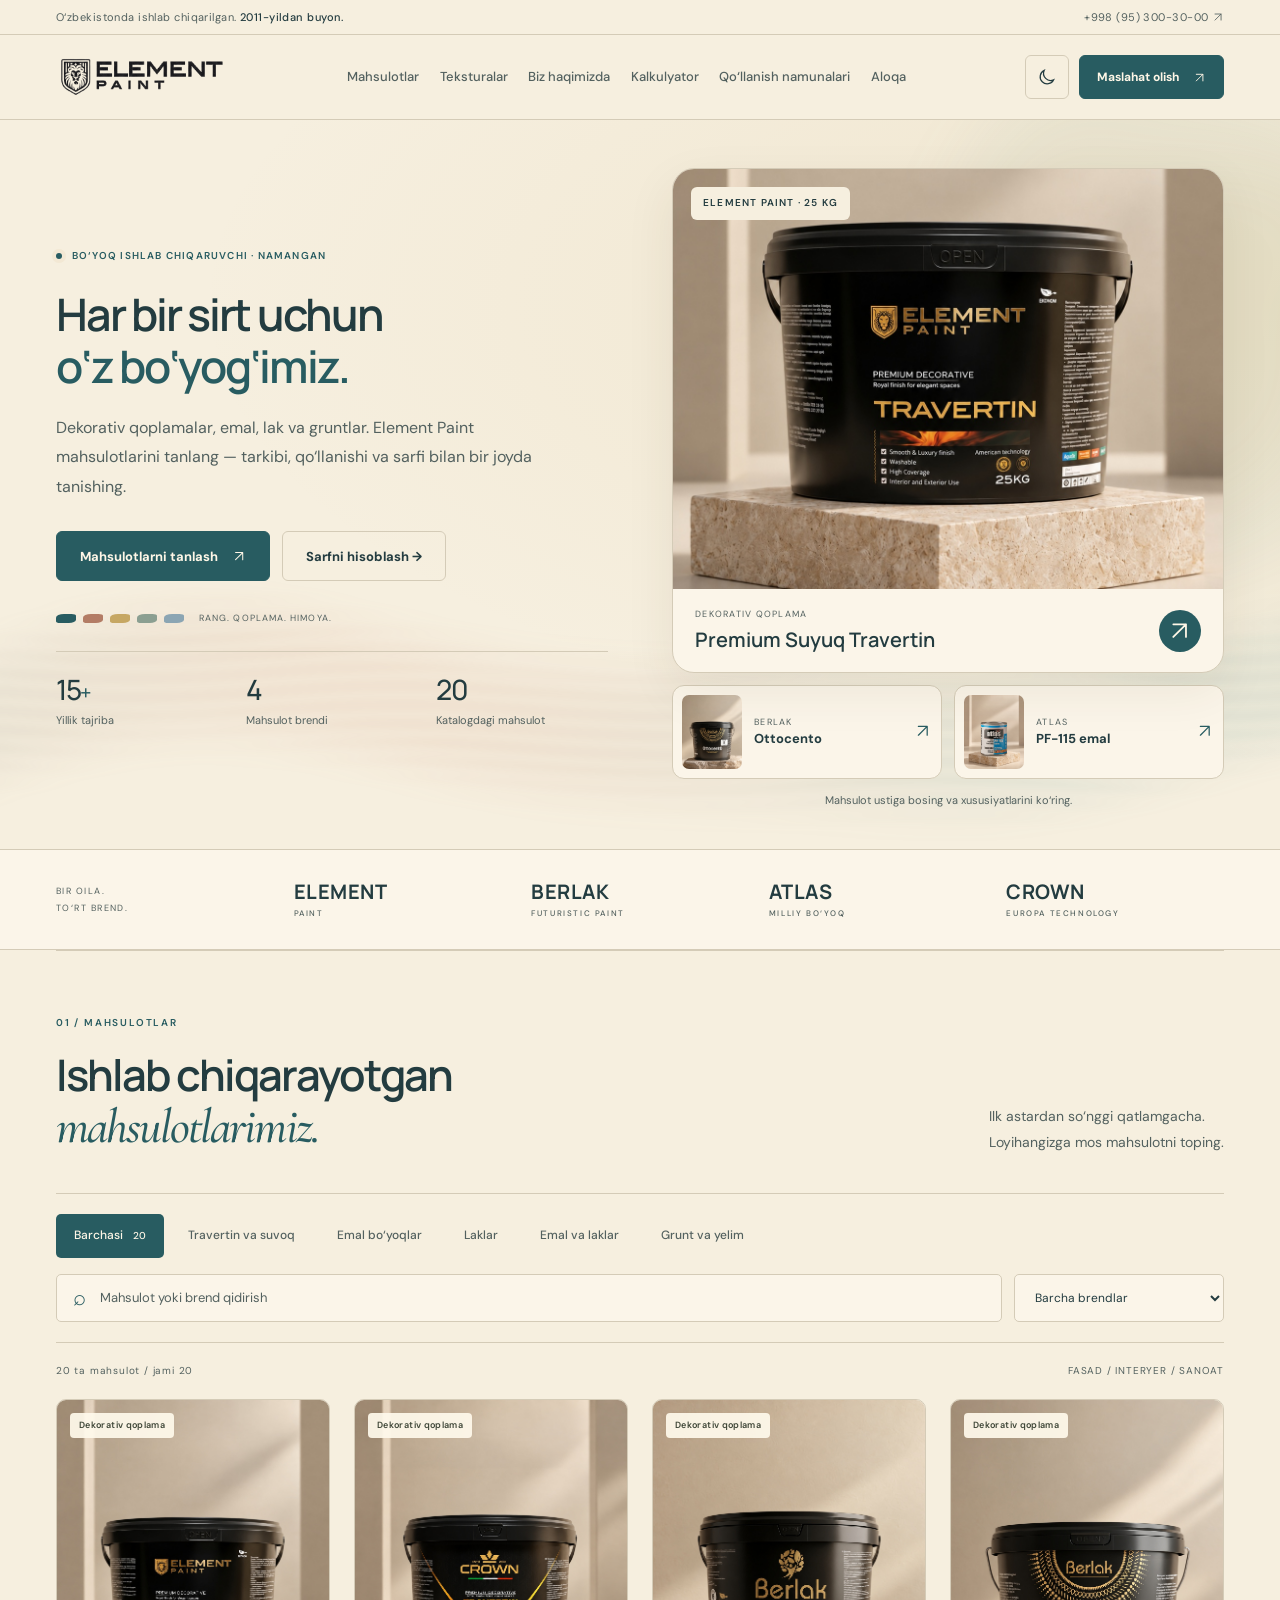
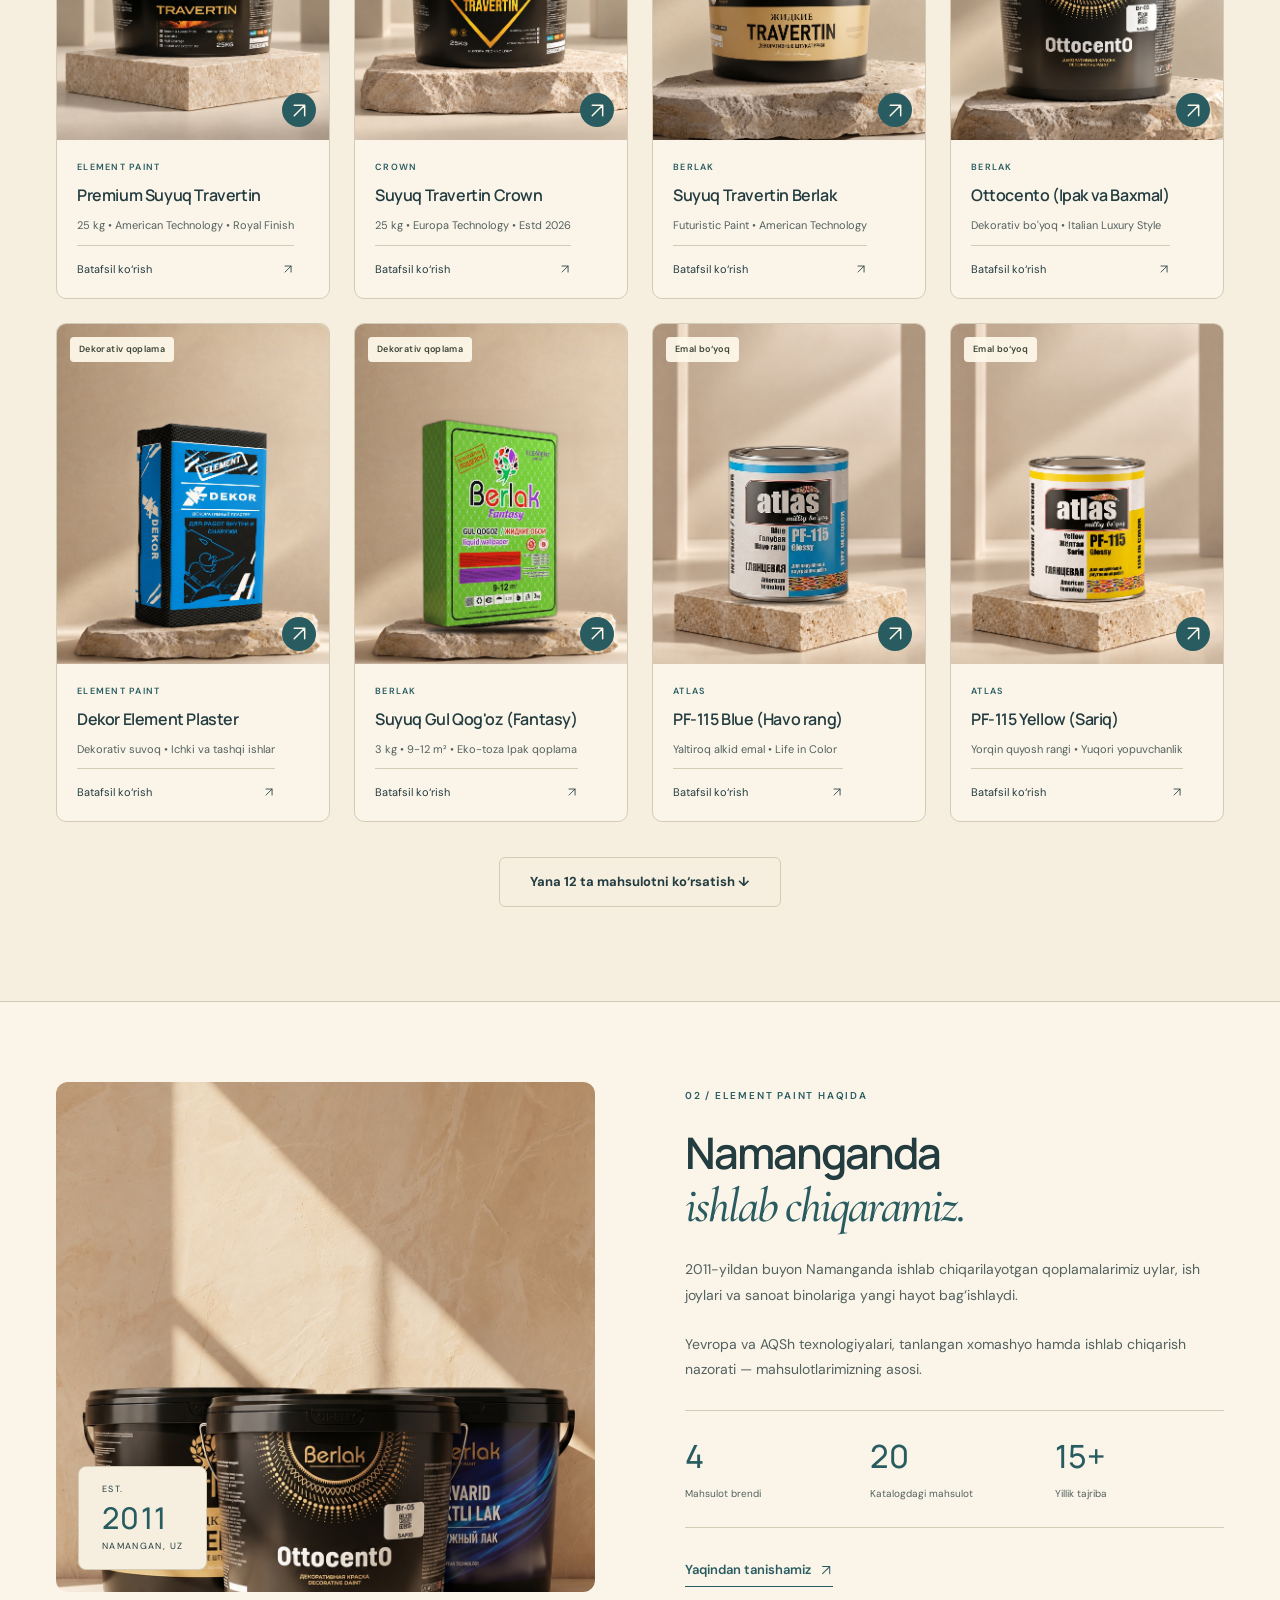
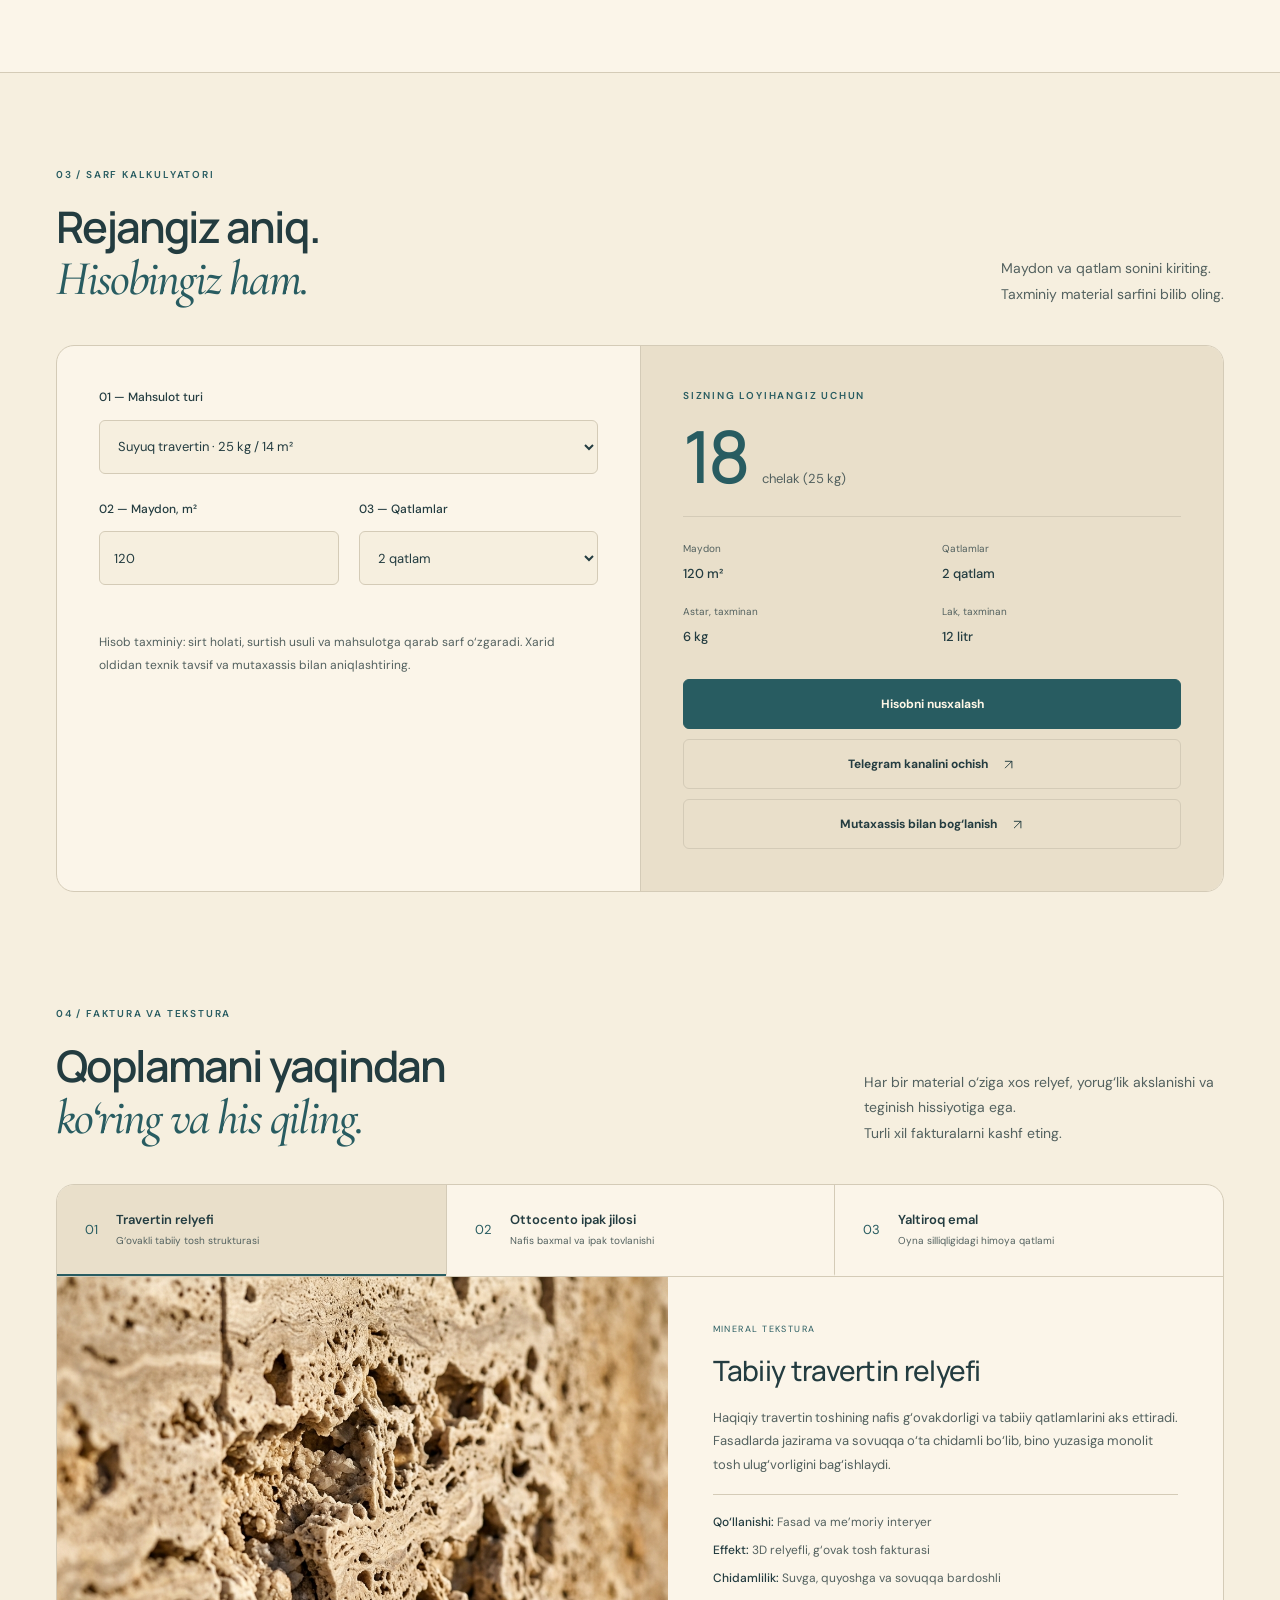
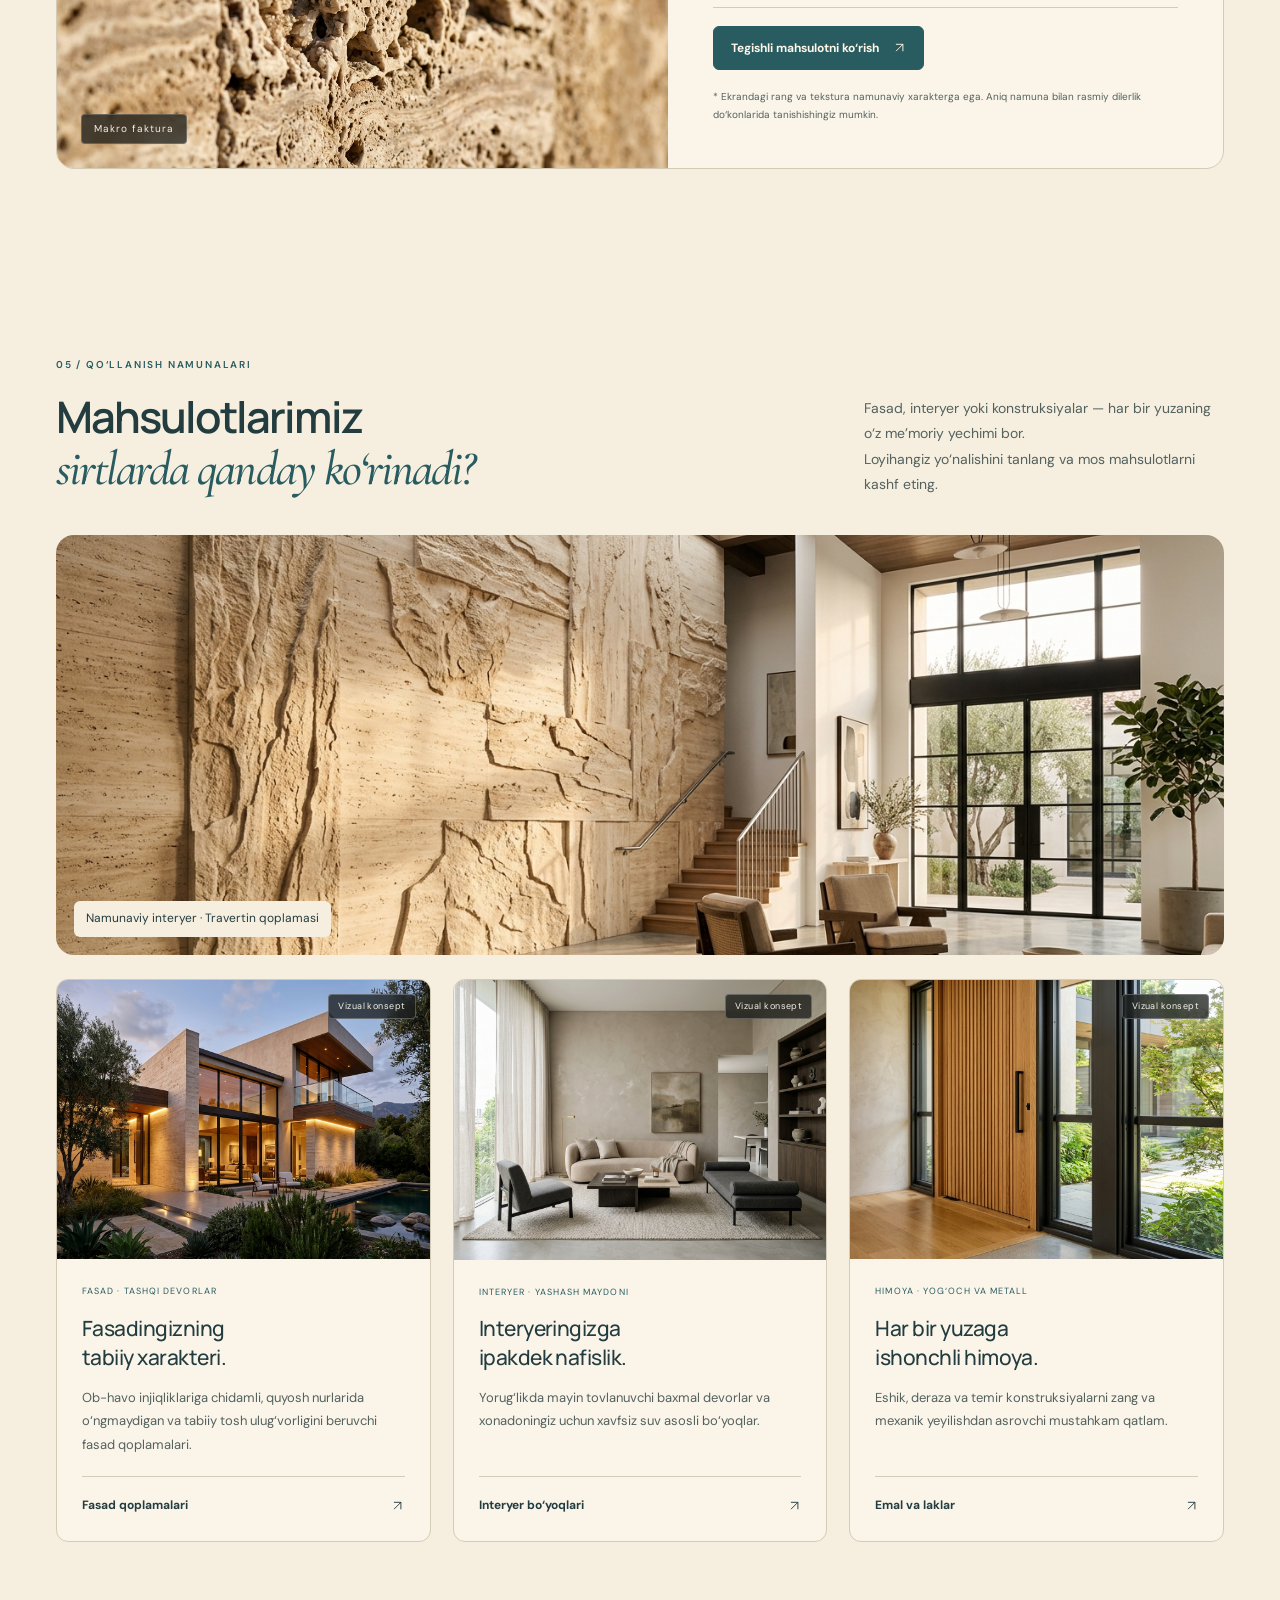
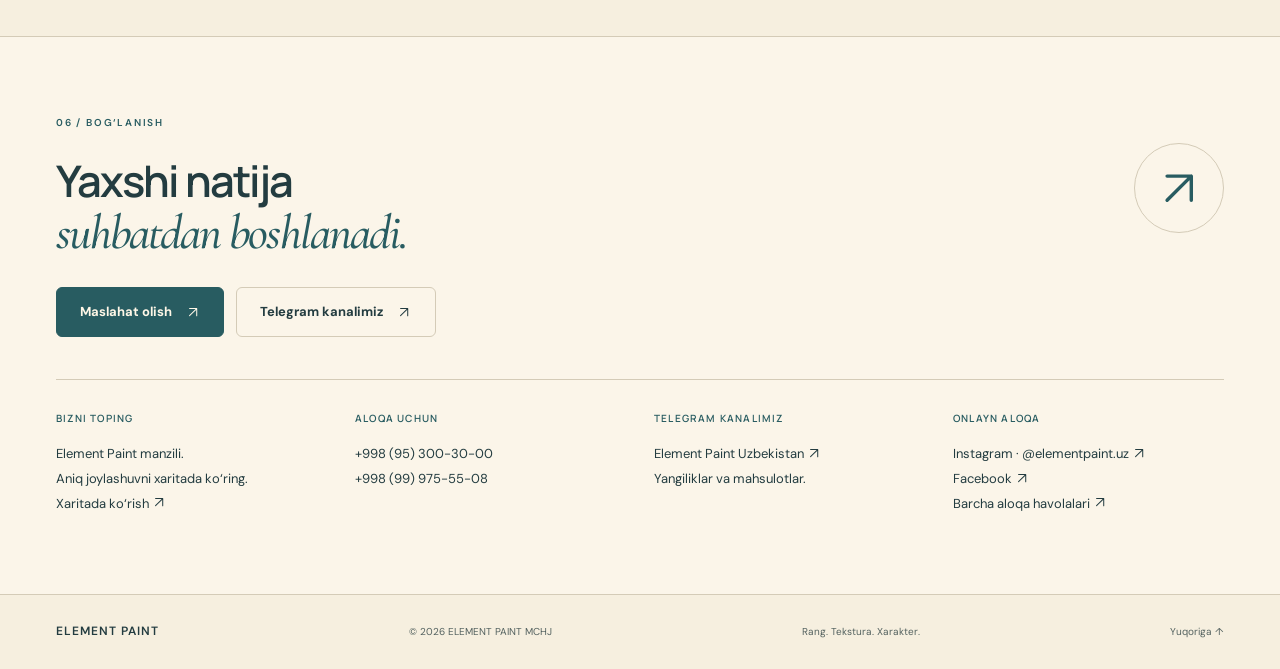
==== commit 14fcd39e: "Version runtime resources to avoid stale browser theme and catalog" ====
--- a/element_paint_web/index.html
+++ b/element_paint_web/index.html
@@ -25,11 +25,11 @@
     <link rel="preconnect" href="https://fonts.googleapis.com" />
     <link rel="preconnect" href="https://fonts.gstatic.com" crossorigin />
     <link href="https://fonts.googleapis.com/css2?family=Cormorant+Garamond:ital,wght@1,500;1,600&amp;family=DM+Sans:wght@400;500;600;700&amp;family=Manrope:wght@400;500;600;700&amp;display=swap" rel="stylesheet" />
-    <link rel="stylesheet" href="style.css" />
-    <script src="theme.js"></script>
-    <script src="products.js" defer></script>
-    <script src="app.js" defer></script>
-    <script type="module" src="paint-background.js"></script>
+    <link rel="stylesheet" href="style.css?v=20261003.2" />
+    <script src="theme.js?v=20261003.2"></script>
+    <script src="products.js?v=20261003.2" defer></script>
+    <script src="app.js?v=20261003.2" defer></script>
+    <script type="module" src="paint-background.js?v=20261003.2"></script>
   </head>
   <body>
     <a class="skip-link" href="#main">Asosiy mazmunga o‘tish</a>
